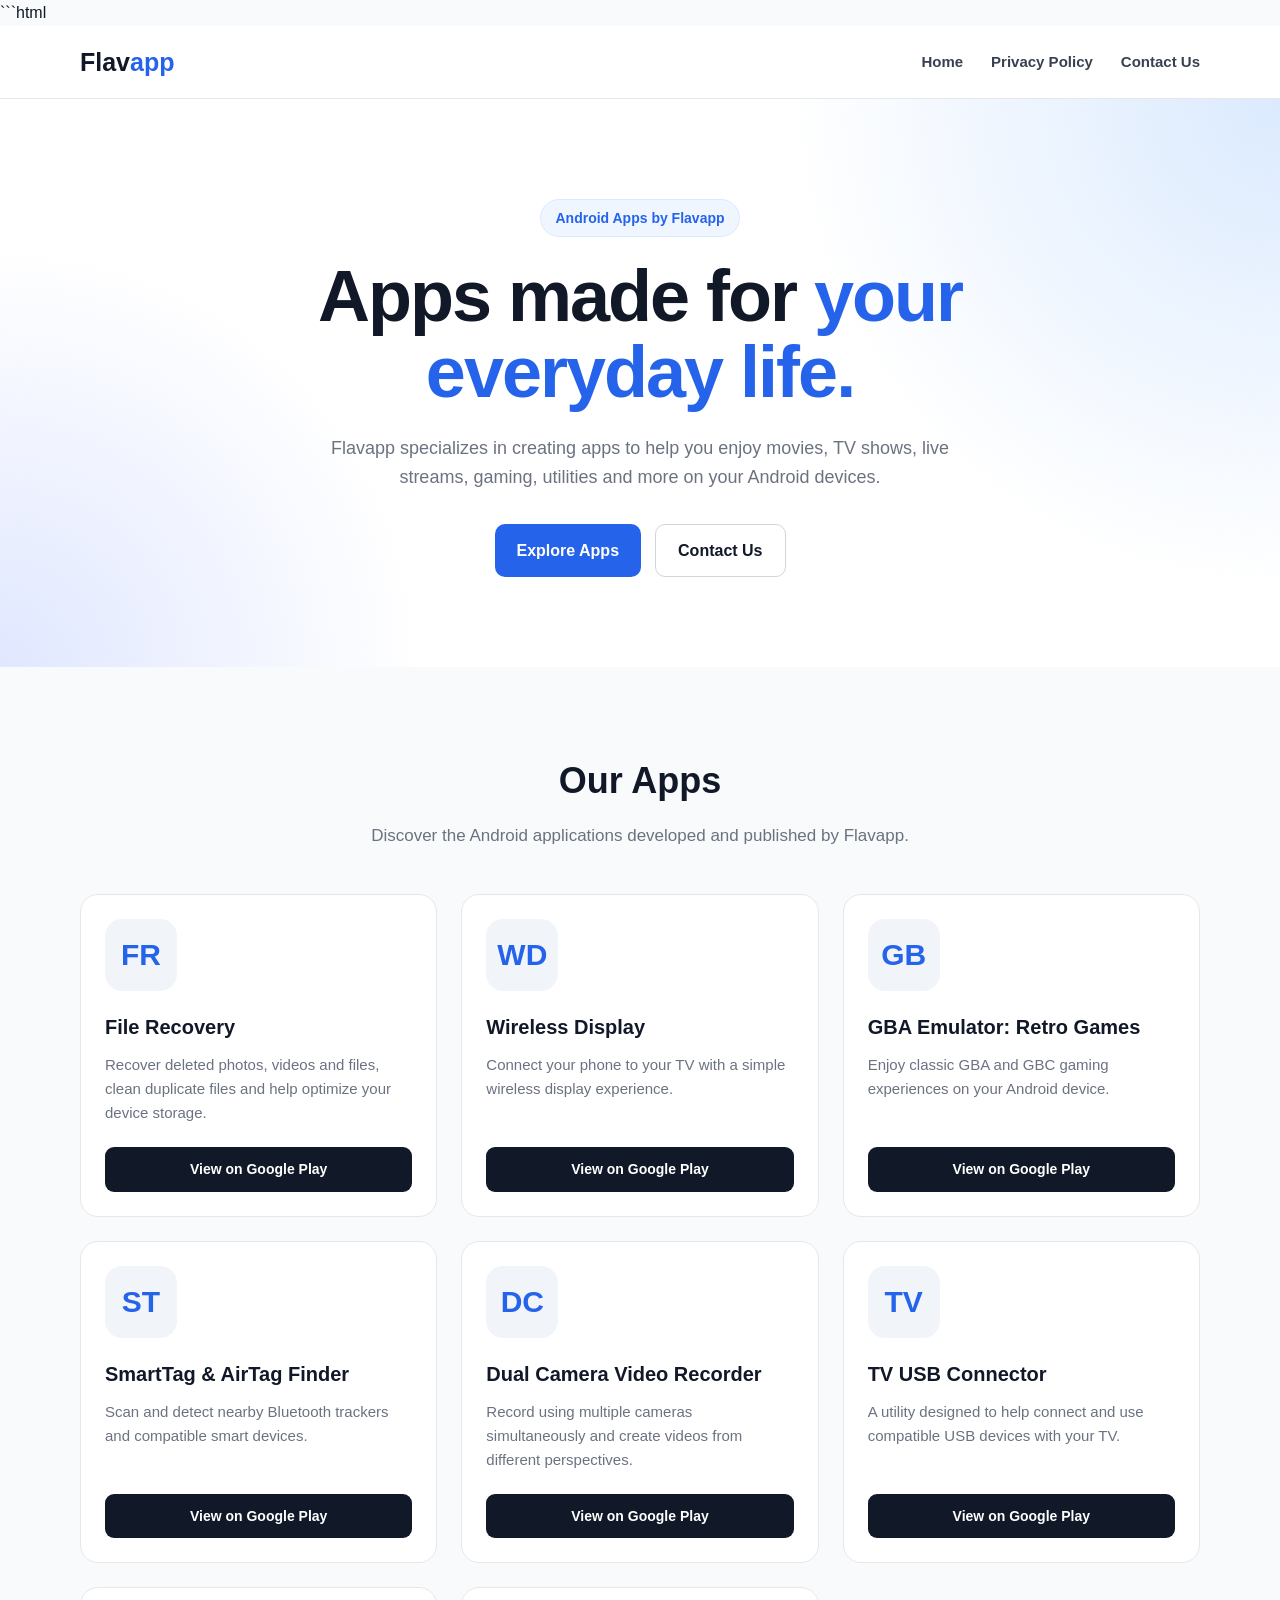
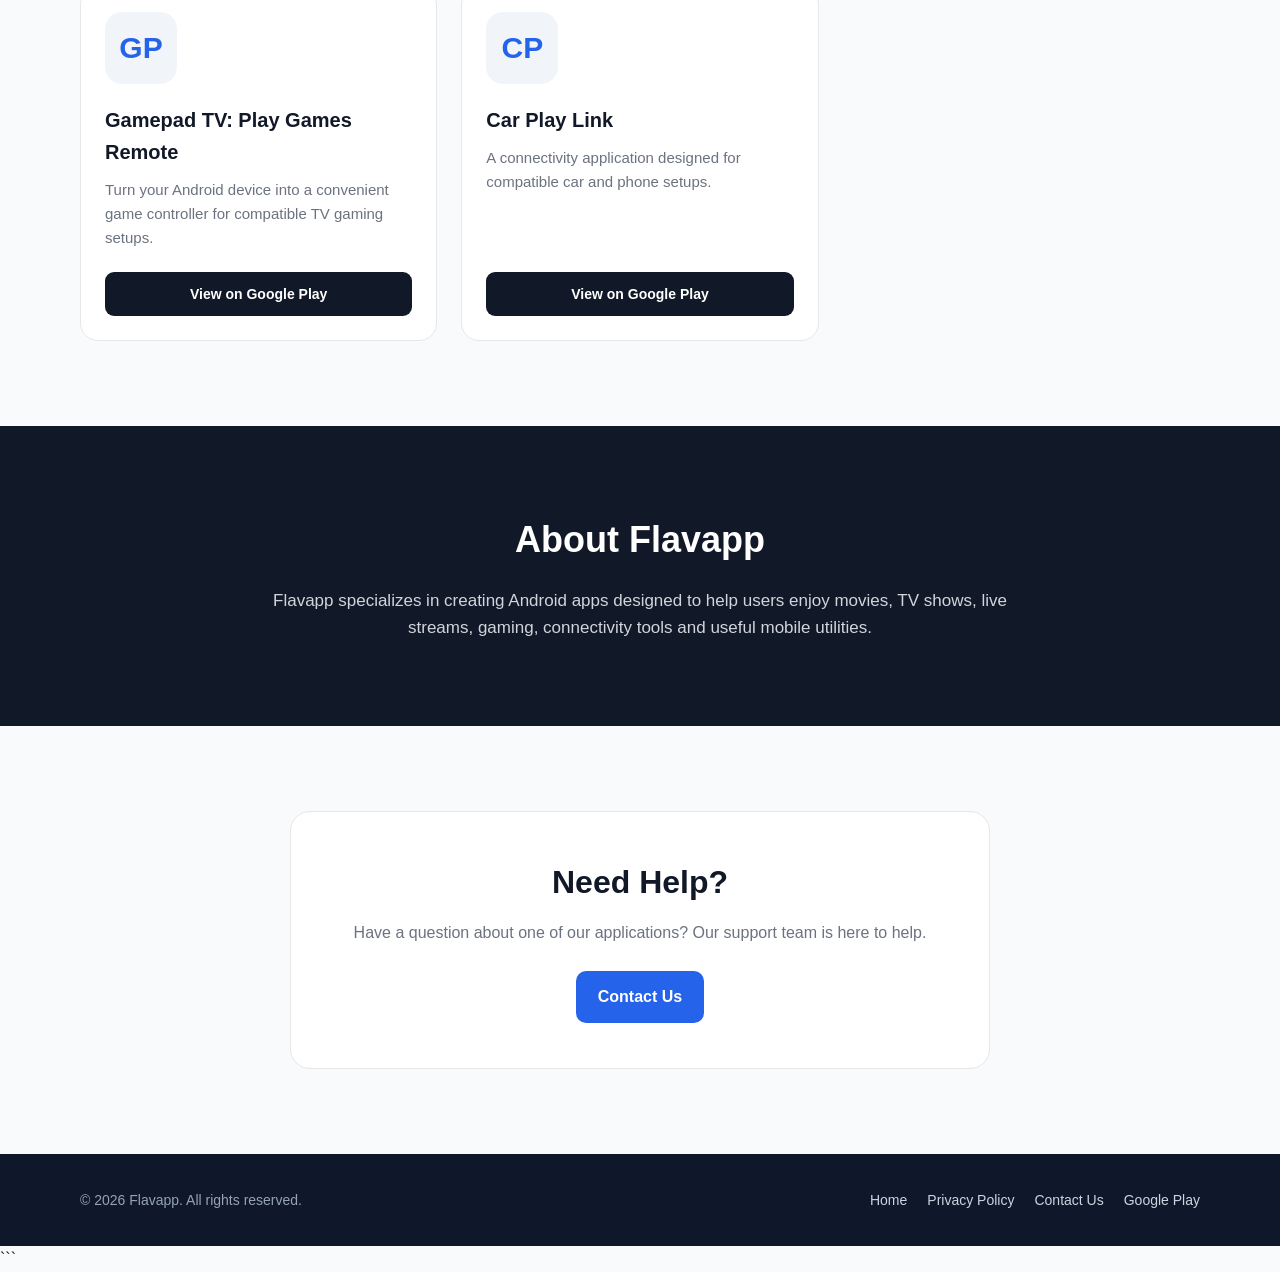
==== index.html @ f0af05b2 "Create index.html home" ====
```html
<!DOCTYPE html>
<html lang="en">
<head>
    <meta charset="UTF-8">

    <meta name="viewport" content="width=device-width, initial-scale=1.0">

    <meta name="description"
          content="Discover Flavapp Android apps for entertainment, TV connectivity, gaming, utilities and more.">

    <meta name="theme-color" content="#111827">

    <meta property="og:title" content="Flavapp - Android Apps">
    <meta property="og:description"
          content="Discover useful and entertaining Android apps by Flavapp.">
    <meta property="og:type" content="website">

    <title>Flavapp - Android Apps</title>

    <link rel="stylesheet" href="style.css">

    <style>
        /* =========================
           RESET & GLOBAL
        ========================== */

        * {
            margin: 0;
            padding: 0;
            box-sizing: border-box;
        }

        html {
            scroll-behavior: smooth;
        }

        body {
            font-family: Arial, Helvetica, sans-serif;
            background: #f8fafc;
            color: #111827;
            line-height: 1.6;
        }

        a {
            text-decoration: none;
        }

        img {
            max-width: 100%;
            display: block;
        }

        .container {
            width: min(1120px, 92%);
            margin: auto;
        }


        /* =========================
           HEADER
        ========================== */

        header {
            background: #ffffff;
            border-bottom: 1px solid #e5e7eb;
            position: sticky;
            top: 0;
            z-index: 1000;
        }

        .navbar {
            min-height: 72px;
            display: flex;
            align-items: center;
            justify-content: space-between;
            gap: 20px;
        }

        .logo {
            font-size: 25px;
            font-weight: 800;
            color: #111827;
        }

        .logo span {
            color: #2563eb;
        }

        .nav-links {
            display: flex;
            align-items: center;
            gap: 28px;
            list-style: none;
        }

        .nav-links a {
            color: #374151;
            font-size: 15px;
            font-weight: 600;
            transition: 0.2s ease;
        }

        .nav-links a:hover {
            color: #2563eb;
        }


        /* =========================
           HERO
        ========================== */

        .hero {
            padding: 100px 0 90px;
            background:
                radial-gradient(circle at top right, #dbeafe 0, transparent 35%),
                radial-gradient(circle at bottom left, #e0e7ff 0, transparent 30%),
                #ffffff;
        }

        .hero-content {
            max-width: 800px;
            margin: auto;
            text-align: center;
        }

        .hero-badge {
            display: inline-block;
            background: #eff6ff;
            color: #2563eb;
            border: 1px solid #dbeafe;
            padding: 7px 14px;
            border-radius: 999px;
            font-size: 14px;
            font-weight: 700;
            margin-bottom: 22px;
        }

        .hero h1 {
            font-size: clamp(42px, 7vw, 72px);
            line-height: 1.05;
            margin-bottom: 24px;
            letter-spacing: -2px;
        }

        .hero h1 span {
            color: #2563eb;
        }

        .hero p {
            max-width: 680px;
            margin: 0 auto 32px;
            color: #6b7280;
            font-size: 18px;
        }

        .hero-buttons {
            display: flex;
            justify-content: center;
            gap: 14px;
            flex-wrap: wrap;
        }

        .btn {
            display: inline-flex;
            align-items: center;
            justify-content: center;
            padding: 13px 22px;
            border-radius: 10px;
            font-weight: 700;
            transition: 0.2s ease;
        }

        .btn-primary {
            background: #2563eb;
            color: #ffffff;
        }

        .btn-primary:hover {
            background: #1d4ed8;
            transform: translateY(-2px);
        }

        .btn-secondary {
            background: #ffffff;
            color: #111827;
            border: 1px solid #d1d5db;
        }

        .btn-secondary:hover {
            border-color: #2563eb;
            color: #2563eb;
        }


        /* =========================
           SECTION
        ========================== */

        .section {
            padding: 85px 0;
        }

        .section-header {
            text-align: center;
            max-width: 700px;
            margin: 0 auto 45px;
        }

        .section-header h2 {
            font-size: 36px;
            margin-bottom: 12px;
        }

        .section-header p {
            color: #6b7280;
            font-size: 17px;
        }


        /* =========================
           APPS
        ========================== */

        .apps-grid {
            display: grid;
            grid-template-columns: repeat(3, 1fr);
            gap: 24px;
        }

        .app-card {
            background: #ffffff;
            border: 1px solid #e5e7eb;
            border-radius: 18px;
            padding: 24px;
            display: flex;
            flex-direction: column;
            transition: 0.25s ease;
        }

        .app-card:hover {
            transform: translateY(-5px);
            box-shadow: 0 15px 35px rgba(15, 23, 42, 0.08);
        }

        .app-icon {
            width: 72px;
            height: 72px;
            border-radius: 17px;
            background: #f1f5f9;
            display: flex;
            align-items: center;
            justify-content: center;
            margin-bottom: 20px;
            font-size: 30px;
            font-weight: 800;
            color: #2563eb;
        }

        .app-card h3 {
            font-size: 20px;
            margin-bottom: 10px;
        }

        .app-card p {
            color: #6b7280;
            font-size: 15px;
            margin-bottom: 22px;
            flex-grow: 1;
        }

        .play-button {
            display: inline-flex;
            align-items: center;
            justify-content: center;
            width: 100%;
            padding: 11px 16px;
            border-radius: 9px;
            background: #111827;
            color: #ffffff;
            font-size: 14px;
            font-weight: 700;
            transition: 0.2s ease;
        }

        .play-button:hover {
            background: #2563eb;
        }


        /* =========================
           ABOUT
        ========================== */

        .about {
            background: #111827;
            color: #ffffff;
        }

        .about-content {
            max-width: 800px;
            margin: auto;
            text-align: center;
        }

        .about h2 {
            font-size: 36px;
            margin-bottom: 18px;
        }

        .about p {
            color: #d1d5db;
            font-size: 17px;
        }


        /* =========================
           SUPPORT
        ========================== */

        .support-box {
            max-width: 700px;
            margin: auto;
            text-align: center;
            background: #ffffff;
            border: 1px solid #e5e7eb;
            padding: 45px 30px;
            border-radius: 20px;
        }

        .support-box h2 {
            font-size: 32px;
            margin-bottom: 12px;
        }

        .support-box p {
            color: #6b7280;
            margin-bottom: 25px;
        }


        /* =========================
           FOOTER
        ========================== */

        footer {
            background: #0f172a;
            color: #ffffff;
            padding: 35px 0;
        }

        .footer-content {
            display: flex;
            justify-content: space-between;
            align-items: center;
            gap: 20px;
        }

        .footer-links {
            display: flex;
            gap: 20px;
            flex-wrap: wrap;
        }

        .footer-links a {
            color: #cbd5e1;
            font-size: 14px;
        }

        .footer-links a:hover {
            color: #ffffff;
        }

        .copyright {
            color: #94a3b8;
            font-size: 14px;
        }


        /* =========================
           RESPONSIVE
        ========================== */

        @media (max-width: 900px) {

            .apps-grid {
                grid-template-columns: repeat(2, 1fr);
            }

            .hero {
                padding: 75px 0;
            }
        }

        @media (max-width: 650px) {

            .navbar {
                flex-direction: column;
                padding: 18px 0;
            }

            .nav-links {
                gap: 18px;
            }

            .hero {
                padding: 65px 0;
            }

            .hero h1 {
                font-size: 44px;
            }

            .hero p {
                font-size: 16px;
            }

            .apps-grid {
                grid-template-columns: 1fr;
            }

            .section {
                padding: 65px 0;
            }

            .section-header h2,
            .about h2 {
                font-size: 30px;
            }

            .footer-content {
                flex-direction: column;
                text-align: center;
            }

            .footer-links {
                justify-content: center;
            }
        }
    </style>
</head>

<body>

<!-- =========================
     HEADER
========================== -->

<header>
    <div class="container navbar">

        <a href="index.html" class="logo">
            Flav<span>app</span>
        </a>

        <nav>
            <ul class="nav-links">
                <li>
                    <a href="index.html">Home</a>
                </li>

                <li>
                    <a href="privacy.html">Privacy Policy</a>
                </li>

                <li>
                    <a href="contact.html">Contact Us</a>
                </li>
            </ul>
        </nav>

    </div>
</header>


<!-- =========================
     HERO
========================== -->

<main>

    <section class="hero">

        <div class="container hero-content">

            <div class="hero-badge">
                Android Apps by Flavapp
            </div>

            <h1>
                Apps made for
                <span>your everyday life.</span>
            </h1>

            <p>
                Flavapp specializes in creating apps to help you enjoy
                movies, TV shows, live streams, gaming, utilities and
                more on your Android devices.
            </p>

            <div class="hero-buttons">

                <a href="#apps" class="btn btn-primary">
                    Explore Apps
                </a>

                <a href="contact.html" class="btn btn-secondary">
                    Contact Us
                </a>

            </div>

        </div>

    </section>


    <!-- =========================
         APPS SECTION
    ========================== -->

    <section class="section" id="apps">

        <div class="container">

            <div class="section-header">

                <h2>Our Apps</h2>

                <p>
                    Discover the Android applications developed
                    and published by Flavapp.
                </p>

            </div>


            <div class="apps-grid">


                <!-- File Recovery -->

                <article class="app-card">

                    <div class="app-icon">
                        FR
                    </div>

                    <h3>
                        File Recovery
                    </h3>

                    <p>
                        Recover deleted photos, videos and files,
                        clean duplicate files and help optimize
                        your device storage.
                    </p>

                    <a
                        class="play-button"
                        href="https://play.google.com/store/apps/details?id=com.filerecoup.datarecovery"
                        target="_blank"
                        rel="noopener noreferrer">

                        View on Google Play

                    </a>

                </article>


                <!-- Wireless Display -->

                <article class="app-card">

                    <div class="app-icon">
                        WD
                    </div>

                    <h3>
                        Wireless Display
                    </h3>

                    <p>
                        Connect your phone to your TV with a simple
                        wireless display experience.
                    </p>

                    <a
                        class="play-button"
                        href="https://play.google.com/store/apps/details?id=com.flavapp.wirelessdisplay"
                        target="_blank"
                        rel="noopener noreferrer">

                        View on Google Play

                    </a>

                </article>


                <!-- GBA Emulator -->

                <article class="app-card">

                    <div class="app-icon">
                        GB
                    </div>

                    <h3>
                        GBA Emulator: Retro Games
                    </h3>

                    <p>
                        Enjoy classic GBA and GBC gaming experiences
                        on your Android device.
                    </p>

                    <a
                        class="play-button"
                        href="https://play.google.com/store/apps/details?id=com.flavapp.gamepad"
                        target="_blank"
                        rel="noopener noreferrer">

                        View on Google Play

                    </a>

                </article>


                <!-- SmartTag -->

                <article class="app-card">

                    <div class="app-icon">
                        ST
                    </div>

                    <h3>
                        SmartTag &amp; AirTag Finder
                    </h3>

                    <p>
                        Scan and detect nearby Bluetooth trackers
                        and compatible smart devices.
                    </p>

                    <a
                        class="play-button"
                        href="https://play.google.com/store/apps/details?id=com.flavApp.airTag"
                        target="_blank"
                        rel="noopener noreferrer">

                        View on Google Play

                    </a>

                </article>


                <!-- Dual Camera -->

                <article class="app-card">

                    <div class="app-icon">
                        DC
                    </div>

                    <h3>
                        Dual Camera Video Recorder
                    </h3>

                    <p>
                        Record using multiple cameras simultaneously
                        and create videos from different perspectives.
                    </p>

                    <a
                        class="play-button"
                        href="https://play.google.com/store/apps/details?id=com.flap.camera"
                        target="_blank"
                        rel="noopener noreferrer">

                        View on Google Play

                    </a>

                </article>


                <!-- TV USB Connector -->

                <article class="app-card">

                    <div class="app-icon">
                        TV
                    </div>

                    <h3>
                        TV USB Connector
                    </h3>

                    <p>
                        A utility designed to help connect and use
                        compatible USB devices with your TV.
                    </p>

                    <a
                        class="play-button"
                        href="https://play.google.com/store/apps/details?id=com.tvusbconnector.hdmi"
                        target="_blank"
                        rel="noopener noreferrer">

                        View on Google Play

                    </a>

                </article>


                <!-- Gamepad TV -->

                <article class="app-card">

                    <div class="app-icon">
                        GP
                    </div>

                    <h3>
                        Gamepad TV: Play Games Remote
                    </h3>

                    <p>
                        Turn your Android device into a convenient
                        game controller for compatible TV gaming setups.
                    </p>

                    <a
                        class="play-button"
                        href="https://play.google.com/store/apps/details?id=com.gamepadremote.tv"
                        target="_blank"
                        rel="noopener noreferrer">

                        View on Google Play

                    </a>

                </article>


                <!-- Car Play Link -->

                <article class="app-card">

                    <div class="app-icon">
                        CP
                    </div>

                    <h3>
                        Car Play Link
                    </h3>

                    <p>
                        A connectivity application designed for
                        compatible car and phone setups.
                    </p>

                    <a
                        class="play-button"
                        href="https://play.google.com/store/apps/details?id=com.mirror.car"
                        target="_blank"
                        rel="noopener noreferrer">

                        View on Google Play

                    </a>

                </article>


            </div>

        </div>

    </section>


    <!-- =========================
         ABOUT
    ========================== -->

    <section class="section about">

        <div class="container">

            <div class="about-content">

                <h2>
                    About Flavapp
                </h2>

                <p>
                    Flavapp specializes in creating Android apps
                    designed to help users enjoy movies, TV shows,
                    live streams, gaming, connectivity tools and
                    useful mobile utilities.
                </p>

            </div>

        </div>

    </section>


    <!-- =========================
         SUPPORT
    ========================== -->

    <section class="section">

        <div class="container">

            <div class="support-box">

                <h2>
                    Need Help?
                </h2>

                <p>
                    Have a question about one of our applications?
                    Our support team is here to help.
                </p>

                <a
                    href="contact.html"
                    class="btn btn-primary">

                    Contact Us

                </a>

            </div>

        </div>

    </section>

</main>


<!-- =========================
     FOOTER
========================== -->

<footer>

    <div class="container footer-content">

        <div class="copyright">
            © 2026 Flavapp. All rights reserved.
        </div>

        <div class="footer-links">

            <a href="index.html">
                Home
            </a>

            <a href="privacy.html">
                Privacy Policy
            </a>

            <a href="contact.html">
                Contact Us
            </a>

            <a
                href="https://play.google.com/store/apps/dev?id=8125367806341362231"
                target="_blank"
                rel="noopener noreferrer">

                Google Play
            </a>

        </div>

    </div>

</footer>

</body>
</html>
```
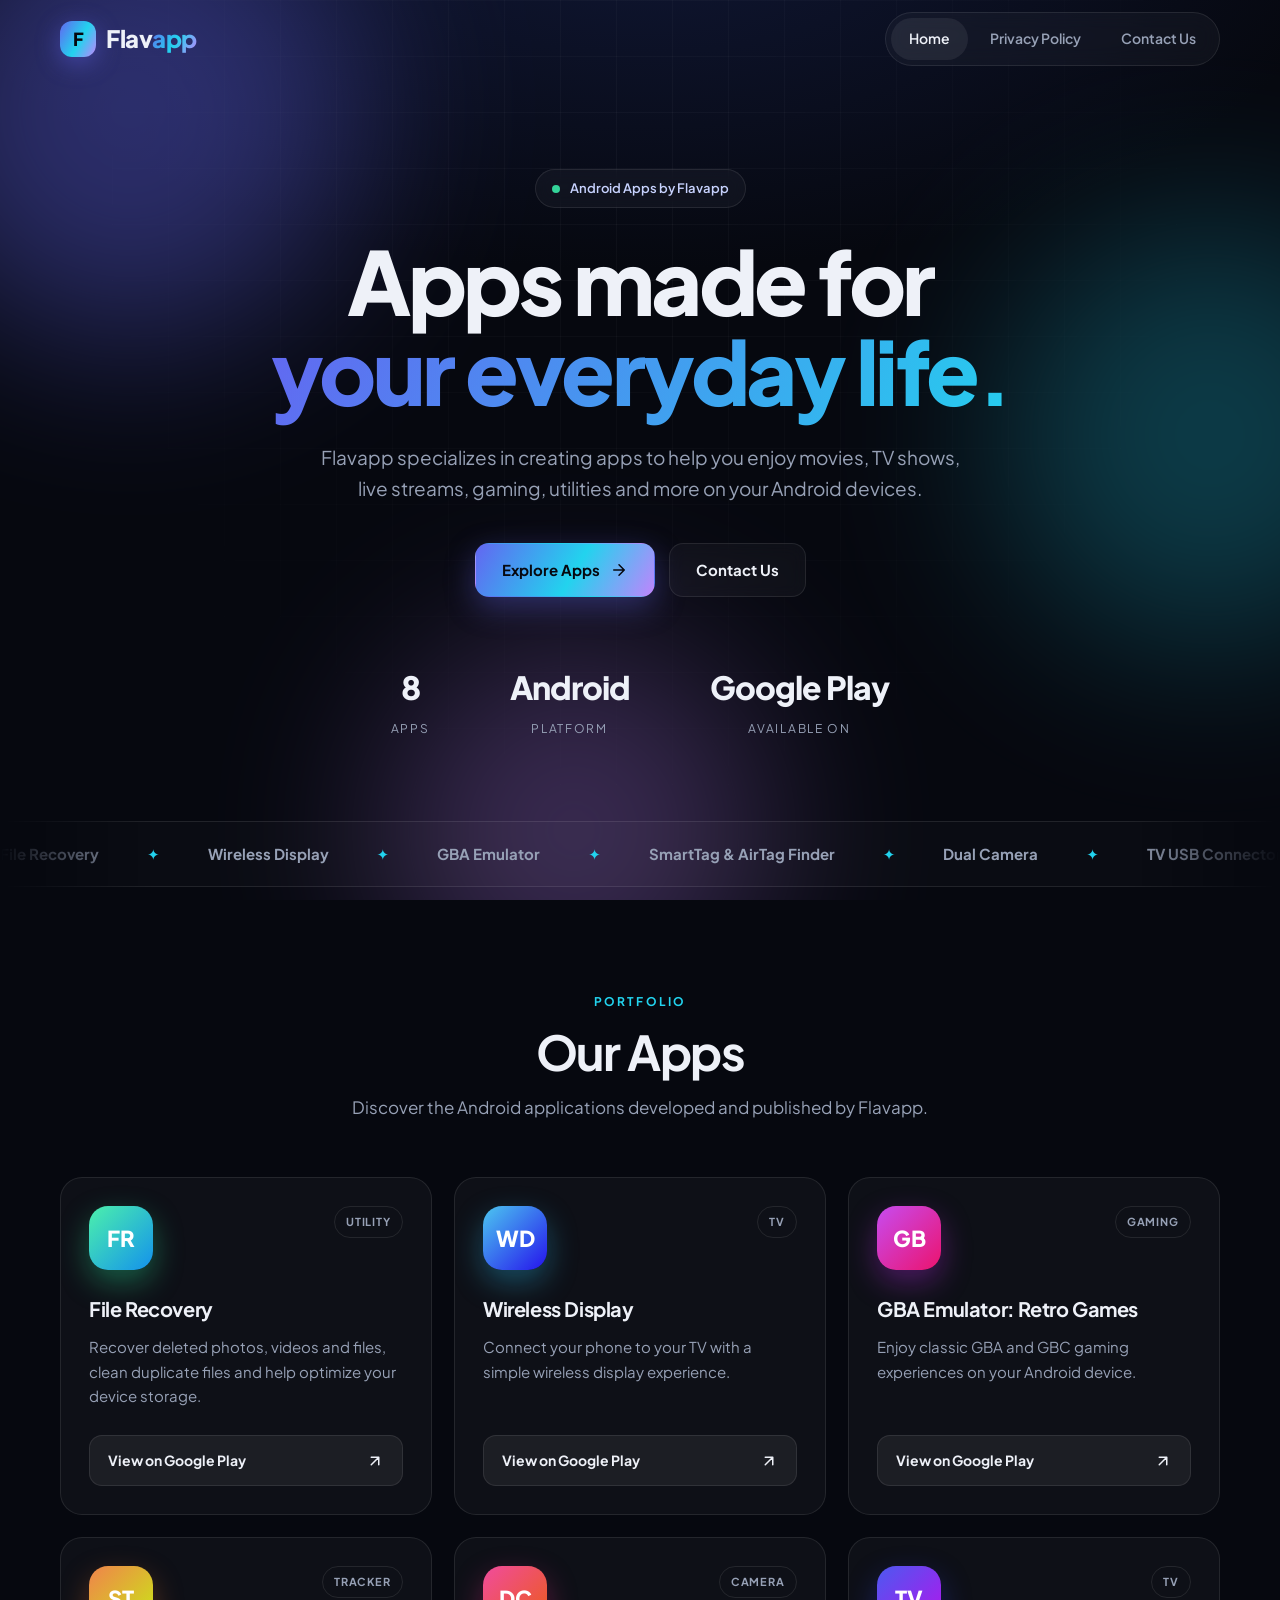
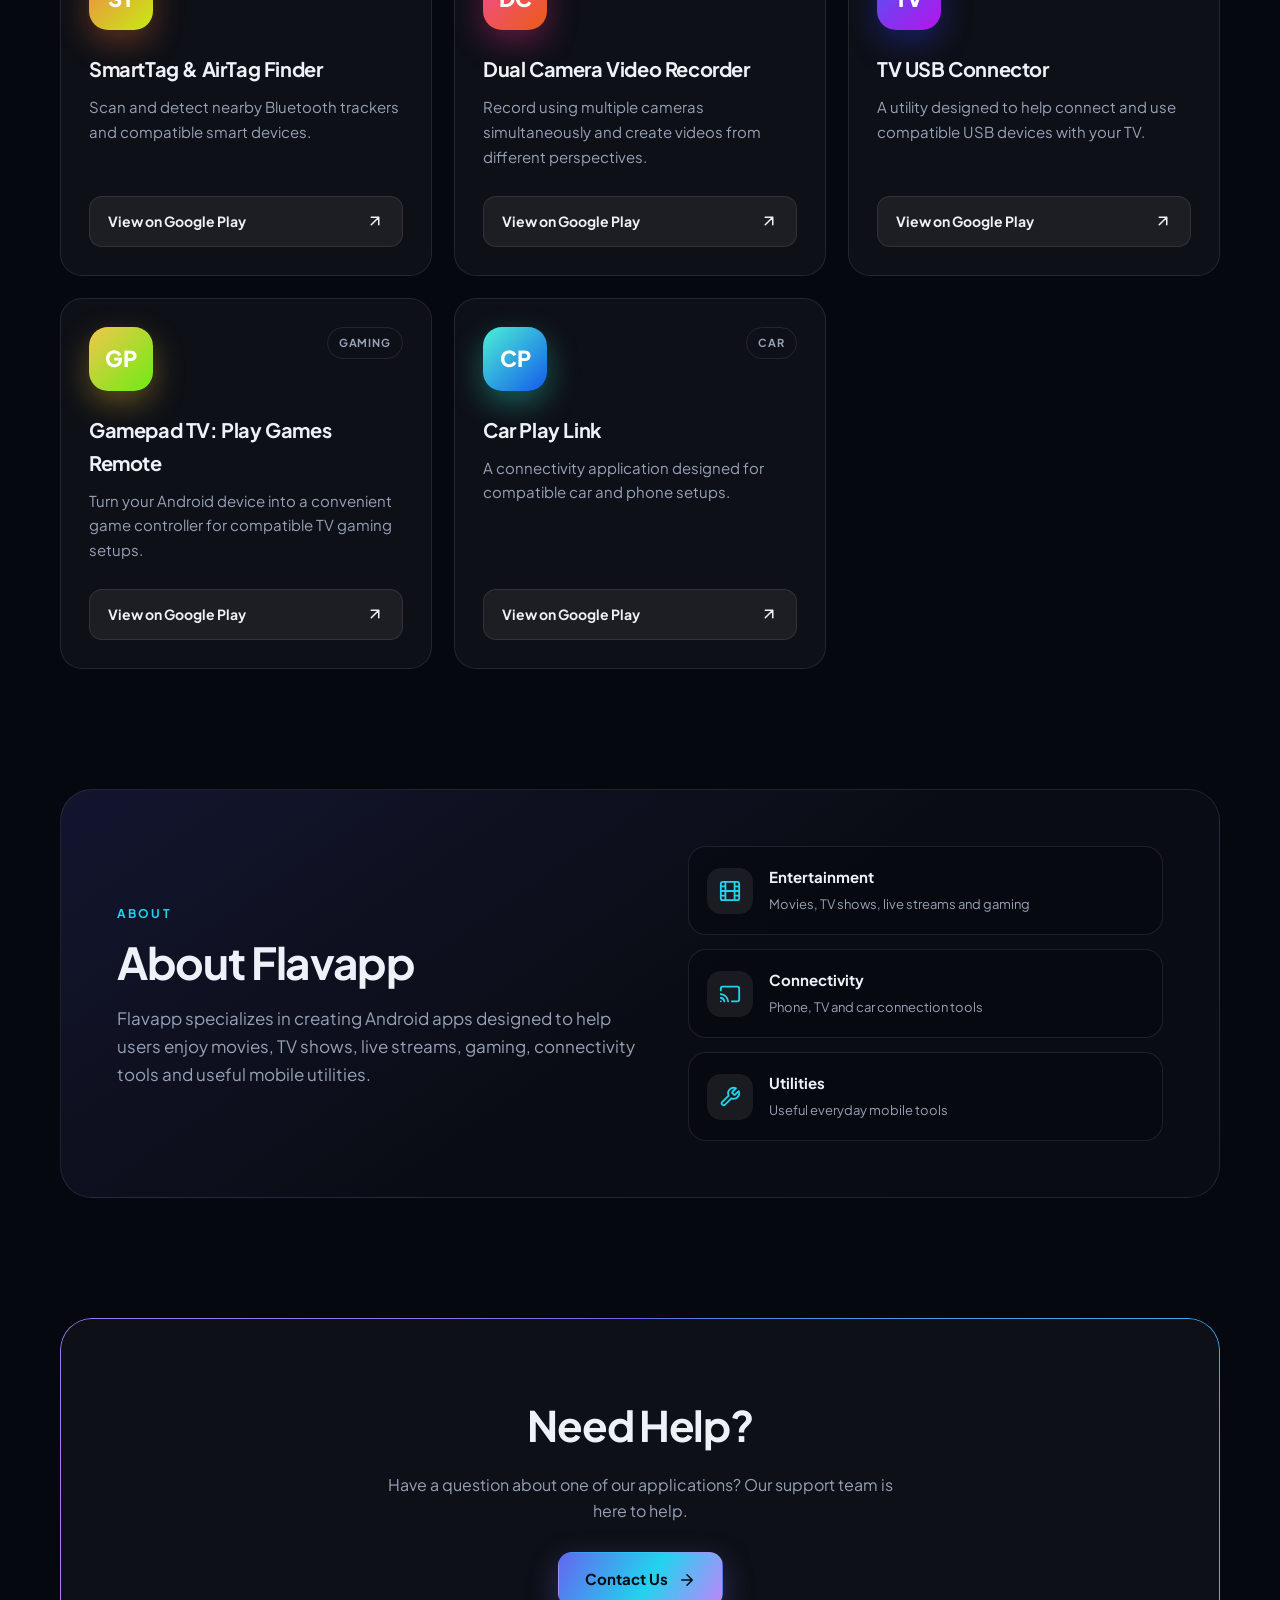
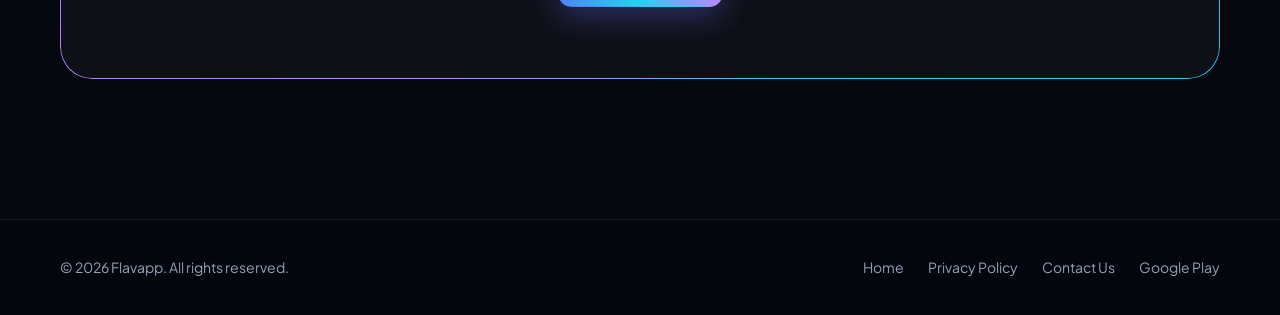
==== commit e28676bc: "Update index.html" ====
--- a/index.html
+++ b/index.html
@@ -1,471 +1,52 @@
-```html
 <!DOCTYPE html>
 <html lang="en">
 <head>
     <meta charset="UTF-8">
-
     <meta name="viewport" content="width=device-width, initial-scale=1.0">
 
-    <meta name="description"
-          content="Discover Flavapp Android apps for entertainment, TV connectivity, gaming, utilities and more.">
-
-    <meta name="theme-color" content="#111827">
+    <meta name="description" content="Discover Flavapp Android apps for entertainment, TV connectivity, gaming, utilities and more.">
+    <meta name="theme-color" content="#06080f">
 
     <meta property="og:title" content="Flavapp - Android Apps">
-    <meta property="og:description"
-          content="Discover useful and entertaining Android apps by Flavapp.">
+    <meta property="og:description" content="Discover useful and entertaining Android apps by Flavapp.">
     <meta property="og:type" content="website">
 
     <title>Flavapp - Android Apps</title>
 
+    <link rel="preconnect" href="https://fonts.googleapis.com">
+    <link rel="preconnect" href="https://fonts.gstatic.com" crossorigin>
+    <link href="https://fonts.googleapis.com/css2?family=Plus+Jakarta+Sans:wght@400;500;600;700;800&display=swap" rel="stylesheet">
     <link rel="stylesheet" href="style.css">
-
-    <style>
-        /* =========================
-           RESET & GLOBAL
-        ========================== */
-
-        * {
-            margin: 0;
-            padding: 0;
-            box-sizing: border-box;
-        }
-
-        html {
-            scroll-behavior: smooth;
-        }
-
-        body {
-            font-family: Arial, Helvetica, sans-serif;
-            background: #f8fafc;
-            color: #111827;
-            line-height: 1.6;
-        }
-
-        a {
-            text-decoration: none;
-        }
-
-        img {
-            max-width: 100%;
-            display: block;
-        }
-
-        .container {
-            width: min(1120px, 92%);
-            margin: auto;
-        }
-
-
-        /* =========================
-           HEADER
-        ========================== */
-
-        header {
-            background: #ffffff;
-            border-bottom: 1px solid #e5e7eb;
-            position: sticky;
-            top: 0;
-            z-index: 1000;
-        }
-
-        .navbar {
-            min-height: 72px;
-            display: flex;
-            align-items: center;
-            justify-content: space-between;
-            gap: 20px;
-        }
-
-        .logo {
-            font-size: 25px;
-            font-weight: 800;
-            color: #111827;
-        }
-
-        .logo span {
-            color: #2563eb;
-        }
-
-        .nav-links {
-            display: flex;
-            align-items: center;
-            gap: 28px;
-            list-style: none;
-        }
-
-        .nav-links a {
-            color: #374151;
-            font-size: 15px;
-            font-weight: 600;
-            transition: 0.2s ease;
-        }
-
-        .nav-links a:hover {
-            color: #2563eb;
-        }
-
-
-        /* =========================
-           HERO
-        ========================== */
-
-        .hero {
-            padding: 100px 0 90px;
-            background:
-                radial-gradient(circle at top right, #dbeafe 0, transparent 35%),
-                radial-gradient(circle at bottom left, #e0e7ff 0, transparent 30%),
-                #ffffff;
-        }
-
-        .hero-content {
-            max-width: 800px;
-            margin: auto;
-            text-align: center;
-        }
-
-        .hero-badge {
-            display: inline-block;
-            background: #eff6ff;
-            color: #2563eb;
-            border: 1px solid #dbeafe;
-            padding: 7px 14px;
-            border-radius: 999px;
-            font-size: 14px;
-            font-weight: 700;
-            margin-bottom: 22px;
-        }
-
-        .hero h1 {
-            font-size: clamp(42px, 7vw, 72px);
-            line-height: 1.05;
-            margin-bottom: 24px;
-            letter-spacing: -2px;
-        }
-
-        .hero h1 span {
-            color: #2563eb;
-        }
-
-        .hero p {
-            max-width: 680px;
-            margin: 0 auto 32px;
-            color: #6b7280;
-            font-size: 18px;
-        }
-
-        .hero-buttons {
-            display: flex;
-            justify-content: center;
-            gap: 14px;
-            flex-wrap: wrap;
-        }
-
-        .btn {
-            display: inline-flex;
-            align-items: center;
-            justify-content: center;
-            padding: 13px 22px;
-            border-radius: 10px;
-            font-weight: 700;
-            transition: 0.2s ease;
-        }
-
-        .btn-primary {
-            background: #2563eb;
-            color: #ffffff;
-        }
-
-        .btn-primary:hover {
-            background: #1d4ed8;
-            transform: translateY(-2px);
-        }
-
-        .btn-secondary {
-            background: #ffffff;
-            color: #111827;
-            border: 1px solid #d1d5db;
-        }
-
-        .btn-secondary:hover {
-            border-color: #2563eb;
-            color: #2563eb;
-        }
-
-
-        /* =========================
-           SECTION
-        ========================== */
-
-        .section {
-            padding: 85px 0;
-        }
-
-        .section-header {
-            text-align: center;
-            max-width: 700px;
-            margin: 0 auto 45px;
-        }
-
-        .section-header h2 {
-            font-size: 36px;
-            margin-bottom: 12px;
-        }
-
-        .section-header p {
-            color: #6b7280;
-            font-size: 17px;
-        }
-
-
-        /* =========================
-           APPS
-        ========================== */
-
-        .apps-grid {
-            display: grid;
-            grid-template-columns: repeat(3, 1fr);
-            gap: 24px;
-        }
-
-        .app-card {
-            background: #ffffff;
-            border: 1px solid #e5e7eb;
-            border-radius: 18px;
-            padding: 24px;
-            display: flex;
-            flex-direction: column;
-            transition: 0.25s ease;
-        }
-
-        .app-card:hover {
-            transform: translateY(-5px);
-            box-shadow: 0 15px 35px rgba(15, 23, 42, 0.08);
-        }
-
-        .app-icon {
-            width: 72px;
-            height: 72px;
-            border-radius: 17px;
-            background: #f1f5f9;
-            display: flex;
-            align-items: center;
-            justify-content: center;
-            margin-bottom: 20px;
-            font-size: 30px;
-            font-weight: 800;
-            color: #2563eb;
-        }
-
-        .app-card h3 {
-            font-size: 20px;
-            margin-bottom: 10px;
-        }
-
-        .app-card p {
-            color: #6b7280;
-            font-size: 15px;
-            margin-bottom: 22px;
-            flex-grow: 1;
-        }
-
-        .play-button {
-            display: inline-flex;
-            align-items: center;
-            justify-content: center;
-            width: 100%;
-            padding: 11px 16px;
-            border-radius: 9px;
-            background: #111827;
-            color: #ffffff;
-            font-size: 14px;
-            font-weight: 700;
-            transition: 0.2s ease;
-        }
-
-        .play-button:hover {
-            background: #2563eb;
-        }
-
-
-        /* =========================
-           ABOUT
-        ========================== */
-
-        .about {
-            background: #111827;
-            color: #ffffff;
-        }
-
-        .about-content {
-            max-width: 800px;
-            margin: auto;
-            text-align: center;
-        }
-
-        .about h2 {
-            font-size: 36px;
-            margin-bottom: 18px;
-        }
-
-        .about p {
-            color: #d1d5db;
-            font-size: 17px;
-        }
-
-
-        /* =========================
-           SUPPORT
-        ========================== */
-
-        .support-box {
-            max-width: 700px;
-            margin: auto;
-            text-align: center;
-            background: #ffffff;
-            border: 1px solid #e5e7eb;
-            padding: 45px 30px;
-            border-radius: 20px;
-        }
-
-        .support-box h2 {
-            font-size: 32px;
-            margin-bottom: 12px;
-        }
-
-        .support-box p {
-            color: #6b7280;
-            margin-bottom: 25px;
-        }
-
-
-        /* =========================
-           FOOTER
-        ========================== */
-
-        footer {
-            background: #0f172a;
-            color: #ffffff;
-            padding: 35px 0;
-        }
-
-        .footer-content {
-            display: flex;
-            justify-content: space-between;
-            align-items: center;
-            gap: 20px;
-        }
-
-        .footer-links {
-            display: flex;
-            gap: 20px;
-            flex-wrap: wrap;
-        }
-
-        .footer-links a {
-            color: #cbd5e1;
-            font-size: 14px;
-        }
-
-        .footer-links a:hover {
-            color: #ffffff;
-        }
-
-        .copyright {
-            color: #94a3b8;
-            font-size: 14px;
-        }
-
-
-        /* =========================
-           RESPONSIVE
-        ========================== */
-
-        @media (max-width: 900px) {
-
-            .apps-grid {
-                grid-template-columns: repeat(2, 1fr);
-            }
-
-            .hero {
-                padding: 75px 0;
-            }
-        }
-
-        @media (max-width: 650px) {
-
-            .navbar {
-                flex-direction: column;
-                padding: 18px 0;
-            }
-
-            .nav-links {
-                gap: 18px;
-            }
-
-            .hero {
-                padding: 65px 0;
-            }
-
-            .hero h1 {
-                font-size: 44px;
-            }
-
-            .hero p {
-                font-size: 16px;
-            }
-
-            .apps-grid {
-                grid-template-columns: 1fr;
-            }
-
-            .section {
-                padding: 65px 0;
-            }
-
-            .section-header h2,
-            .about h2 {
-                font-size: 30px;
-            }
-
-            .footer-content {
-                flex-direction: column;
-                text-align: center;
-            }
-
-            .footer-links {
-                justify-content: center;
-            }
-        }
-    </style>
+    <noscript><style>.reveal { opacity: 1; transform: none; }</style></noscript>
 </head>
 
 <body>
 
-<!-- =========================
-     HEADER
-========================== -->
-
+<div class="progress"></div>
+<div class="bg" aria-hidden="true">
+    <span class="orb o1"></span>
+    <span class="orb o2"></span>
+    <span class="orb o3"></span>
+</div>
+
+<!-- HEADER -->
 <header>
     <div class="container navbar">
 
-        <a href="index.html" class="logo">
-            Flav<span>app</span>
+        <a href="index.html" class="logo" aria-label="Flavapp home">
+            <i class="logo-mark">F</i>
+            <span>Flav<em>app</em></span>
         </a>
 
-        <nav>
+        <button class="menu-btn" aria-label="Toggle menu" aria-expanded="false" aria-controls="nav">
+            <span></span><span></span>
+        </button>
+
+        <nav id="nav">
             <ul class="nav-links">
-                <li>
-                    <a href="index.html">Home</a>
-                </li>
-
-                <li>
-                    <a href="privacy.html">Privacy Policy</a>
-                </li>
-
-                <li>
-                    <a href="contact.html">Contact Us</a>
-                </li>
+                <li><a href="index.html" class="active">Home</a></li>
+                <li><a href="privacy.html">Privacy Policy</a></li>
+                <li><a href="contact.html">Contact Us</a></li>
             </ul>
         </nav>
 
@@ -473,423 +54,270 @@
 </header>
 
 
-<!-- =========================
-     HERO
-========================== -->
-
 <main>
 
+    <!-- HERO -->
     <section class="hero">
-
-        <div class="container hero-content">
-
-            <div class="hero-badge">
+        <div class="container">
+
+            <div class="badge reveal">
+                <span class="dot"></span>
                 Android Apps by Flavapp
             </div>
 
-            <h1>
-                Apps made for
-                <span>your everyday life.</span>
+            <h1 class="reveal" style="--d:.08s">
+                Apps made for<br>
+                <span class="grad-text">your everyday life.</span>
             </h1>
 
-            <p>
+            <p class="lead reveal" style="--d:.16s">
                 Flavapp specializes in creating apps to help you enjoy
                 movies, TV shows, live streams, gaming, utilities and
                 more on your Android devices.
             </p>
 
-            <div class="hero-buttons">
-
+            <div class="hero-buttons reveal" style="--d:.24s">
                 <a href="#apps" class="btn btn-primary">
                     Explore Apps
+                    <svg class="ico" viewBox="0 0 24 24"><path d="M5 12h14M12 5l7 7-7 7"/></svg>
                 </a>
-
-                <a href="contact.html" class="btn btn-secondary">
+                <a href="contact.html" class="btn btn-ghost">Contact Us</a>
+            </div>
+
+            <div class="stats reveal" style="--d:.32s">
+                <div class="stat"><b data-count="8">0</b><span>Apps</span></div>
+                <div class="stat"><b>Android</b><span>Platform</span></div>
+                <div class="stat"><b>Google Play</b><span>Available on</span></div>
+            </div>
+
+        </div>
+    </section>
+
+
+    <!-- MARQUEE -->
+    <div class="marquee" aria-hidden="true">
+        <div class="marquee-track">
+            <div class="marquee-group">
+                <span>File Recovery</span>
+                <span>Wireless Display</span>
+                <span>GBA Emulator</span>
+                <span>SmartTag &amp; AirTag Finder</span>
+                <span>Dual Camera</span>
+                <span>TV USB Connector</span>
+                <span>Gamepad TV</span>
+                <span>Car Play Link</span>
+            </div>
+            <div class="marquee-group">
+                <span>File Recovery</span>
+                <span>Wireless Display</span>
+                <span>GBA Emulator</span>
+                <span>SmartTag &amp; AirTag Finder</span>
+                <span>Dual Camera</span>
+                <span>TV USB Connector</span>
+                <span>Gamepad TV</span>
+                <span>Car Play Link</span>
+            </div>
+        </div>
+    </div>
+
+
+    <!-- APPS -->
+    <section class="section" id="apps">
+        <div class="container">
+
+            <div class="section-header reveal">
+                <span class="eyebrow">Portfolio</span>
+                <h2>Our Apps</h2>
+                <p>Discover the Android applications developed and published by Flavapp.</p>
+            </div>
+
+            <div class="apps-grid">
+
+                <!-- File Recovery -->
+                <article class="app-card reveal" style="--h:155">
+                    <div class="app-top">
+                        <div class="app-icon">FR</div>
+                        <span class="tag">Utility</span>
+                    </div>
+                    <h3>File Recovery</h3>
+                    <p>Recover deleted photos, videos and files, clean duplicate files and help optimize your device storage.</p>
+                    <a class="play-button" href="https://play.google.com/store/apps/details?id=com.filerecoup.datarecovery" target="_blank" rel="noopener noreferrer">
+                        View on Google Play
+                        <svg class="ico" viewBox="0 0 24 24"><path d="M7 17 17 7M7 7h10v10"/></svg>
+                    </a>
+                </article>
+
+                <!-- Wireless Display -->
+                <article class="app-card reveal" style="--h:195">
+                    <div class="app-top">
+                        <div class="app-icon">WD</div>
+                        <span class="tag">TV</span>
+                    </div>
+                    <h3>Wireless Display</h3>
+                    <p>Connect your phone to your TV with a simple wireless display experience.</p>
+                    <a class="play-button" href="https://play.google.com/store/apps/details?id=com.flavapp.wirelessdisplay" target="_blank" rel="noopener noreferrer">
+                        View on Google Play
+                        <svg class="ico" viewBox="0 0 24 24"><path d="M7 17 17 7M7 7h10v10"/></svg>
+                    </a>
+                </article>
+
+                <!-- GBA Emulator -->
+                <article class="app-card reveal" style="--h:285">
+                    <div class="app-top">
+                        <div class="app-icon">GB</div>
+                        <span class="tag">Gaming</span>
+                    </div>
+                    <h3>GBA Emulator: Retro Games</h3>
+                    <p>Enjoy classic GBA and GBC gaming experiences on your Android device.</p>
+                    <a class="play-button" href="https://play.google.com/store/apps/details?id=com.flavapp.gamepad" target="_blank" rel="noopener noreferrer">
+                        View on Google Play
+                        <svg class="ico" viewBox="0 0 24 24"><path d="M7 17 17 7M7 7h10v10"/></svg>
+                    </a>
+                </article>
+
+                <!-- SmartTag -->
+                <article class="app-card reveal" style="--h:20">
+                    <div class="app-top">
+                        <div class="app-icon">ST</div>
+                        <span class="tag">Tracker</span>
+                    </div>
+                    <h3>SmartTag &amp; AirTag Finder</h3>
+                    <p>Scan and detect nearby Bluetooth trackers and compatible smart devices.</p>
+                    <a class="play-button" href="https://play.google.com/store/apps/details?id=com.flavApp.airTag" target="_blank" rel="noopener noreferrer">
+                        View on Google Play
+                        <svg class="ico" viewBox="0 0 24 24"><path d="M7 17 17 7M7 7h10v10"/></svg>
+                    </a>
+                </article>
+
+                <!-- Dual Camera -->
+                <article class="app-card reveal" style="--h:330">
+                    <div class="app-top">
+                        <div class="app-icon">DC</div>
+                        <span class="tag">Camera</span>
+                    </div>
+                    <h3>Dual Camera Video Recorder</h3>
+                    <p>Record using multiple cameras simultaneously and create videos from different perspectives.</p>
+                    <a class="play-button" href="https://play.google.com/store/apps/details?id=com.flap.camera" target="_blank" rel="noopener noreferrer">
+                        View on Google Play
+                        <svg class="ico" viewBox="0 0 24 24"><path d="M7 17 17 7M7 7h10v10"/></svg>
+                    </a>
+                </article>
+
+                <!-- TV USB Connector -->
+                <article class="app-card reveal" style="--h:235">
+                    <div class="app-top">
+                        <div class="app-icon">TV</div>
+                        <span class="tag">TV</span>
+                    </div>
+                    <h3>TV USB Connector</h3>
+                    <p>A utility designed to help connect and use compatible USB devices with your TV.</p>
+                    <a class="play-button" href="https://play.google.com/store/apps/details?id=com.tvusbconnector.hdmi" target="_blank" rel="noopener noreferrer">
+                        View on Google Play
+                        <svg class="ico" viewBox="0 0 24 24"><path d="M7 17 17 7M7 7h10v10"/></svg>
+                    </a>
+                </article>
+
+                <!-- Gamepad TV -->
+                <article class="app-card reveal" style="--h:45">
+                    <div class="app-top">
+                        <div class="app-icon">GP</div>
+                        <span class="tag">Gaming</span>
+                    </div>
+                    <h3>Gamepad TV: Play Games Remote</h3>
+                    <p>Turn your Android device into a convenient game controller for compatible TV gaming setups.</p>
+                    <a class="play-button" href="https://play.google.com/store/apps/details?id=com.gamepadremote.tv" target="_blank" rel="noopener noreferrer">
+                        View on Google Play
+                        <svg class="ico" viewBox="0 0 24 24"><path d="M7 17 17 7M7 7h10v10"/></svg>
+                    </a>
+                </article>
+
+                <!-- Car Play Link -->
+                <article class="app-card reveal" style="--h:170">
+                    <div class="app-top">
+                        <div class="app-icon">CP</div>
+                        <span class="tag">Car</span>
+                    </div>
+                    <h3>Car Play Link</h3>
+                    <p>A connectivity application designed for compatible car and phone setups.</p>
+                    <a class="play-button" href="https://play.google.com/store/apps/details?id=com.mirror.car" target="_blank" rel="noopener noreferrer">
+                        View on Google Play
+                        <svg class="ico" viewBox="0 0 24 24"><path d="M7 17 17 7M7 7h10v10"/></svg>
+                    </a>
+                </article>
+
+            </div>
+        </div>
+    </section>
+
+
+    <!-- ABOUT -->
+    <section class="section" style="padding-top:20px">
+        <div class="container">
+            <div class="about-panel reveal">
+
+                <div>
+                    <span class="eyebrow">About</span>
+                    <h2>About Flavapp</h2>
+                    <p>
+                        Flavapp specializes in creating Android apps designed to help
+                        users enjoy movies, TV shows, live streams, gaming, connectivity
+                        tools and useful mobile utilities.
+                    </p>
+                </div>
+
+                <div class="features">
+                    <div class="feature">
+                        <i><svg class="ico" viewBox="0 0 24 24"><rect x="2" y="2" width="20" height="20" rx="2.18"/><path d="M7 2v20M17 2v20M2 12h20M2 7h5M2 17h5M17 17h5M17 7h5"/></svg></i>
+                        <div><b>Entertainment</b><small>Movies, TV shows, live streams and gaming</small></div>
+                    </div>
+                    <div class="feature">
+                        <i><svg class="ico" viewBox="0 0 24 24"><path d="M2 16.1A5 5 0 0 1 5.9 20M2 12.05A9 9 0 0 1 9.95 20M2 8V6a2 2 0 0 1 2-2h16a2 2 0 0 1 2 2v12a2 2 0 0 1-2 2h-6"/><line x1="2" y1="20" x2="2.01" y2="20"/></svg></i>
+                        <div><b>Connectivity</b><small>Phone, TV and car connection tools</small></div>
+                    </div>
+                    <div class="feature">
+                        <i><svg class="ico" viewBox="0 0 24 24"><path d="M14.7 6.3a1 1 0 0 0 0 1.4l1.6 1.6a1 1 0 0 0 1.4 0l3.77-3.77a6 6 0 0 1-7.94 7.94l-6.91 6.91a2.12 2.12 0 0 1-3-3l6.91-6.91a6 6 0 0 1 7.94-7.94l-3.76 3.76z"/></svg></i>
+                        <div><b>Utilities</b><small>Useful everyday mobile tools</small></div>
+                    </div>
+                </div>
+
+            </div>
+        </div>
+    </section>
+
+
+    <!-- SUPPORT -->
+    <section class="section" style="padding-top:20px">
+        <div class="container">
+            <div class="cta reveal">
+                <h2>Need Help?</h2>
+                <p>Have a question about one of our applications? Our support team is here to help.</p>
+                <a href="contact.html" class="btn btn-primary">
                     Contact Us
+                    <svg class="ico" viewBox="0 0 24 24"><path d="M5 12h14M12 5l7 7-7 7"/></svg>
                 </a>
-
-            </div>
-
-        </div>
-
+            </div>
+        </div>
     </section>
 
-
-    <!-- =========================
-         APPS SECTION
-    ========================== -->
-
-    <section class="section" id="apps">
-
-        <div class="container">
-
-            <div class="section-header">
-
-                <h2>Our Apps</h2>
-
-                <p>
-                    Discover the Android applications developed
-                    and published by Flavapp.
-                </p>
-
-            </div>
-
-
-            <div class="apps-grid">
-
-
-                <!-- File Recovery -->
-
-                <article class="app-card">
-
-                    <div class="app-icon">
-                        FR
-                    </div>
-
-                    <h3>
-                        File Recovery
-                    </h3>
-
-                    <p>
-                        Recover deleted photos, videos and files,
-                        clean duplicate files and help optimize
-                        your device storage.
-                    </p>
-
-                    <a
-                        class="play-button"
-                        href="https://play.google.com/store/apps/details?id=com.filerecoup.datarecovery"
-                        target="_blank"
-                        rel="noopener noreferrer">
-
-                        View on Google Play
-
-                    </a>
-
-                </article>
-
-
-                <!-- Wireless Display -->
-
-                <article class="app-card">
-
-                    <div class="app-icon">
-                        WD
-                    </div>
-
-                    <h3>
-                        Wireless Display
-                    </h3>
-
-                    <p>
-                        Connect your phone to your TV with a simple
-                        wireless display experience.
-                    </p>
-
-                    <a
-                        class="play-button"
-                        href="https://play.google.com/store/apps/details?id=com.flavapp.wirelessdisplay"
-                        target="_blank"
-                        rel="noopener noreferrer">
-
-                        View on Google Play
-
-                    </a>
-
-                </article>
-
-
-                <!-- GBA Emulator -->
-
-                <article class="app-card">
-
-                    <div class="app-icon">
-                        GB
-                    </div>
-
-                    <h3>
-                        GBA Emulator: Retro Games
-                    </h3>
-
-                    <p>
-                        Enjoy classic GBA and GBC gaming experiences
-                        on your Android device.
-                    </p>
-
-                    <a
-                        class="play-button"
-                        href="https://play.google.com/store/apps/details?id=com.flavapp.gamepad"
-                        target="_blank"
-                        rel="noopener noreferrer">
-
-                        View on Google Play
-
-                    </a>
-
-                </article>
-
-
-                <!-- SmartTag -->
-
-                <article class="app-card">
-
-                    <div class="app-icon">
-                        ST
-                    </div>
-
-                    <h3>
-                        SmartTag &amp; AirTag Finder
-                    </h3>
-
-                    <p>
-                        Scan and detect nearby Bluetooth trackers
-                        and compatible smart devices.
-                    </p>
-
-                    <a
-                        class="play-button"
-                        href="https://play.google.com/store/apps/details?id=com.flavApp.airTag"
-                        target="_blank"
-                        rel="noopener noreferrer">
-
-                        View on Google Play
-
-                    </a>
-
-                </article>
-
-
-                <!-- Dual Camera -->
-
-                <article class="app-card">
-
-                    <div class="app-icon">
-                        DC
-                    </div>
-
-                    <h3>
-                        Dual Camera Video Recorder
-                    </h3>
-
-                    <p>
-                        Record using multiple cameras simultaneously
-                        and create videos from different perspectives.
-                    </p>
-
-                    <a
-                        class="play-button"
-                        href="https://play.google.com/store/apps/details?id=com.flap.camera"
-                        target="_blank"
-                        rel="noopener noreferrer">
-
-                        View on Google Play
-
-                    </a>
-
-                </article>
-
-
-                <!-- TV USB Connector -->
-
-                <article class="app-card">
-
-                    <div class="app-icon">
-                        TV
-                    </div>
-
-                    <h3>
-                        TV USB Connector
-                    </h3>
-
-                    <p>
-                        A utility designed to help connect and use
-                        compatible USB devices with your TV.
-                    </p>
-
-                    <a
-                        class="play-button"
-                        href="https://play.google.com/store/apps/details?id=com.tvusbconnector.hdmi"
-                        target="_blank"
-                        rel="noopener noreferrer">
-
-                        View on Google Play
-
-                    </a>
-
-                </article>
-
-
-                <!-- Gamepad TV -->
-
-                <article class="app-card">
-
-                    <div class="app-icon">
-                        GP
-                    </div>
-
-                    <h3>
-                        Gamepad TV: Play Games Remote
-                    </h3>
-
-                    <p>
-                        Turn your Android device into a convenient
-                        game controller for compatible TV gaming setups.
-                    </p>
-
-                    <a
-                        class="play-button"
-                        href="https://play.google.com/store/apps/details?id=com.gamepadremote.tv"
-                        target="_blank"
-                        rel="noopener noreferrer">
-
-                        View on Google Play
-
-                    </a>
-
-                </article>
-
-
-                <!-- Car Play Link -->
-
-                <article class="app-card">
-
-                    <div class="app-icon">
-                        CP
-                    </div>
-
-                    <h3>
-                        Car Play Link
-                    </h3>
-
-                    <p>
-                        A connectivity application designed for
-                        compatible car and phone setups.
-                    </p>
-
-                    <a
-                        class="play-button"
-                        href="https://play.google.com/store/apps/details?id=com.mirror.car"
-                        target="_blank"
-                        rel="noopener noreferrer">
-
-                        View on Google Play
-
-                    </a>
-
-                </article>
-
-
-            </div>
-
-        </div>
-
-    </section>
-
-
-    <!-- =========================
-         ABOUT
-    ========================== -->
-
-    <section class="section about">
-
-        <div class="container">
-
-            <div class="about-content">
-
-                <h2>
-                    About Flavapp
-                </h2>
-
-                <p>
-                    Flavapp specializes in creating Android apps
-                    designed to help users enjoy movies, TV shows,
-                    live streams, gaming, connectivity tools and
-                    useful mobile utilities.
-                </p>
-
-            </div>
-
-        </div>
-
-    </section>
-
-
-    <!-- =========================
-         SUPPORT
-    ========================== -->
-
-    <section class="section">
-
-        <div class="container">
-
-            <div class="support-box">
-
-                <h2>
-                    Need Help?
-                </h2>
-
-                <p>
-                    Have a question about one of our applications?
-                    Our support team is here to help.
-                </p>
-
-                <a
-                    href="contact.html"
-                    class="btn btn-primary">
-
-                    Contact Us
-
-                </a>
-
-            </div>
-
-        </div>
-
-    </section>
-
 </main>
 
 
-<!-- =========================
-     FOOTER
-========================== -->
-
+<!-- FOOTER -->
 <footer>
-
     <div class="container footer-content">
 
-        <div class="copyright">
-            © 2026 Flavapp. All rights reserved.
-        </div>
+        <div class="copyright">© <span class="year">2026</span> Flavapp. All rights reserved.</div>
 
         <div class="footer-links">
-
-            <a href="index.html">
-                Home
-            </a>
-
-            <a href="privacy.html">
-                Privacy Policy
-            </a>
-
-            <a href="contact.html">
-                Contact Us
-            </a>
-
-            <a
-                href="https://play.google.com/store/apps/dev?id=8125367806341362231"
-                target="_blank"
-                rel="noopener noreferrer">
-
-                Google Play
-            </a>
-
+            <a href="index.html">Home</a>
+            <a href="privacy.html">Privacy Policy</a>
+            <a href="contact.html">Contact Us</a>
+            <a href="https://play.google.com/store/apps/dev?id=8125367806341362231" target="_blank" rel="noopener noreferrer">Google Play</a>
         </div>
 
     </div>
-
 </footer>
 
+<script src="script.js"></script>
 </body>
 </html>
-```
--- a/style.css
+++ b/style.css
@@ -0,0 +1,788 @@
+/* =========================================================
+   FLAVAPP — shared stylesheet (modern dark / glass UI)
+   ========================================================= */
+
+:root {
+    --bg: #06080f;
+    --surface: rgba(255, 255, 255, 0.035);
+    --surface-2: rgba(255, 255, 255, 0.07);
+    --border: rgba(255, 255, 255, 0.09);
+    --text: #eef1f8;
+    --muted: #97a1b6;
+    --a1: #6366f1;
+    --a2: #22d3ee;
+    --a3: #c084fc;
+    --grad: linear-gradient(120deg, var(--a1), var(--a2) 55%, var(--a3));
+    --radius: 22px;
+    --ease: cubic-bezier(0.22, 1, 0.36, 1);
+}
+
+* { margin: 0; padding: 0; box-sizing: border-box; }
+
+html { scroll-behavior: smooth; scroll-padding-top: 100px; }
+
+body {
+    font-family: 'Plus Jakarta Sans', system-ui, -apple-system, 'Segoe UI', Roboto, Arial, sans-serif;
+    background: var(--bg);
+    color: var(--text);
+    line-height: 1.65;
+    overflow-x: hidden;
+    -webkit-font-smoothing: antialiased;
+}
+
+a { color: inherit; text-decoration: none; }
+img { max-width: 100%; display: block; }
+ul { list-style: none; }
+::selection { background: var(--a1); color: #fff; }
+
+.container { width: min(1160px, 92%); margin-inline: auto; }
+
+.ico {
+    fill: none;
+    stroke: currentColor;
+    stroke-width: 2;
+    stroke-linecap: round;
+    stroke-linejoin: round;
+}
+
+/* =========================
+   BACKGROUND + PROGRESS
+========================== */
+
+.bg {
+    position: fixed;
+    inset: 0;
+    z-index: -1;
+    overflow: hidden;
+    background: radial-gradient(1200px 600px at 50% -10%, #101735 0, transparent 60%), var(--bg);
+}
+
+.bg::after {
+    content: "";
+    position: absolute;
+    inset: 0;
+    background-image:
+        linear-gradient(rgba(255, 255, 255, 0.035) 1px, transparent 1px),
+        linear-gradient(90deg, rgba(255, 255, 255, 0.035) 1px, transparent 1px);
+    background-size: 56px 56px;
+    -webkit-mask-image: radial-gradient(ellipse at 50% 20%, #000 0, transparent 70%);
+    mask-image: radial-gradient(ellipse at 50% 20%, #000 0, transparent 70%);
+}
+
+.orb {
+    position: absolute;
+    border-radius: 50%;
+    filter: blur(90px);
+    opacity: 0.4;
+    animation: float 18s ease-in-out infinite;
+}
+.orb.o1 { width: 460px; height: 460px; background: var(--a1); top: -120px; left: -100px; }
+.orb.o2 { width: 420px; height: 420px; background: var(--a2); top: 25%; right: -140px; opacity: 0.25; animation-delay: -6s; }
+.orb.o3 { width: 380px; height: 380px; background: var(--a3); bottom: -120px; left: 30%; opacity: 0.28; animation-delay: -12s; }
+
+@keyframes float {
+    0%, 100% { transform: translate(0, 0) scale(1); }
+    33% { transform: translate(40px, -30px) scale(1.08); }
+    66% { transform: translate(-30px, 40px) scale(0.95); }
+}
+
+.progress {
+    position: fixed;
+    top: 0;
+    left: 0;
+    width: 100%;
+    height: 3px;
+    transform-origin: 0 50%;
+    transform: scaleX(0);
+    background: var(--grad);
+    z-index: 2000;
+}
+
+/* =========================
+   HEADER
+========================== */
+
+header {
+    position: sticky;
+    top: 0;
+    z-index: 1000;
+    transition: background 0.3s var(--ease), border-color 0.3s;
+    border-bottom: 1px solid transparent;
+}
+
+header.scrolled {
+    background: rgba(6, 8, 15, 0.72);
+    -webkit-backdrop-filter: blur(16px) saturate(140%);
+    backdrop-filter: blur(16px) saturate(140%);
+    border-bottom-color: var(--border);
+}
+
+.navbar {
+    min-height: 78px;
+    display: flex;
+    align-items: center;
+    justify-content: space-between;
+    gap: 20px;
+}
+
+.logo {
+    display: flex;
+    align-items: center;
+    gap: 10px;
+    font-size: 24px;
+    font-weight: 800;
+    letter-spacing: -0.5px;
+}
+
+.logo-mark {
+    width: 36px;
+    height: 36px;
+    border-radius: 12px;
+    background: var(--grad);
+    display: grid;
+    place-items: center;
+    font-style: normal;
+    font-size: 18px;
+    color: #06080f;
+    box-shadow: 0 6px 24px rgba(99, 102, 241, 0.45);
+    transition: transform 0.5s var(--ease);
+}
+.logo:hover .logo-mark { transform: rotate(-10deg) scale(1.08); }
+
+.logo em {
+    font-style: normal;
+    background: var(--grad);
+    -webkit-background-clip: text;
+    background-clip: text;
+    color: transparent;
+}
+
+.nav-links {
+    display: flex;
+    gap: 4px;
+    padding: 5px;
+    border: 1px solid var(--border);
+    border-radius: 999px;
+    background: var(--surface);
+    -webkit-backdrop-filter: blur(10px);
+    backdrop-filter: blur(10px);
+}
+
+.nav-links a {
+    display: block;
+    padding: 9px 18px;
+    border-radius: 999px;
+    font-size: 14px;
+    font-weight: 600;
+    color: var(--muted);
+    transition: 0.25s;
+}
+.nav-links a:hover { color: var(--text); }
+.nav-links a.active { background: var(--surface-2); color: var(--text); }
+
+.menu-btn {
+    display: none;
+    width: 44px;
+    height: 44px;
+    border-radius: 12px;
+    border: 1px solid var(--border);
+    background: var(--surface);
+    cursor: pointer;
+    position: relative;
+}
+.menu-btn span {
+    position: absolute;
+    left: 12px;
+    right: 12px;
+    height: 2px;
+    background: #fff;
+    border-radius: 2px;
+    transition: 0.3s var(--ease);
+}
+.menu-btn span:first-child { top: 17px; }
+.menu-btn span:last-child { top: 25px; }
+.menu-btn.open span:first-child { top: 21px; transform: rotate(45deg); }
+.menu-btn.open span:last-child { top: 21px; transform: rotate(-45deg); }
+
+/* =========================
+   BUTTONS
+========================== */
+
+.btn {
+    position: relative;
+    display: inline-flex;
+    align-items: center;
+    justify-content: center;
+    gap: 10px;
+    padding: 14px 26px;
+    border-radius: 14px;
+    border: 1px solid transparent;
+    font-family: inherit;
+    font-size: 15px;
+    font-weight: 700;
+    cursor: pointer;
+    overflow: hidden;
+    transition: transform 0.3s var(--ease), box-shadow 0.3s, background 0.3s, border-color 0.3s;
+}
+.btn svg { width: 18px; height: 18px; transition: transform 0.3s var(--ease); }
+.btn:hover svg { transform: translateX(3px); }
+
+.btn-primary {
+    background: var(--grad);
+    color: #06080f;
+    box-shadow: 0 10px 30px rgba(99, 102, 241, 0.35);
+}
+.btn-primary::after {
+    content: "";
+    position: absolute;
+    inset: 0;
+    background: linear-gradient(110deg, transparent 30%, rgba(255, 255, 255, 0.55) 50%, transparent 70%);
+    transform: translateX(-120%);
+    transition: transform 0.7s var(--ease);
+}
+.btn-primary:hover { transform: translateY(-3px); box-shadow: 0 16px 40px rgba(34, 211, 238, 0.35); }
+.btn-primary:hover::after { transform: translateX(120%); }
+
+.btn-ghost {
+    background: var(--surface);
+    border-color: var(--border);
+    color: var(--text);
+    -webkit-backdrop-filter: blur(8px);
+    backdrop-filter: blur(8px);
+}
+.btn-ghost:hover { transform: translateY(-3px); border-color: rgba(255, 255, 255, 0.25); background: var(--surface-2); }
+
+/* =========================
+   REVEAL ANIMATION
+========================== */
+
+.reveal {
+    opacity: 0;
+    transform: translateY(28px);
+    transition: opacity 0.9s var(--ease), transform 0.9s var(--ease);
+    transition-delay: var(--d, 0s);
+}
+.reveal.in { opacity: 1; transform: none; }
+
+/* =========================
+   HERO
+========================== */
+
+.hero { padding: 90px 0 80px; text-align: center; }
+
+.badge {
+    display: inline-flex;
+    align-items: center;
+    gap: 10px;
+    padding: 8px 16px;
+    margin-bottom: 28px;
+    border-radius: 999px;
+    border: 1px solid var(--border);
+    background: var(--surface);
+    font-size: 13px;
+    font-weight: 600;
+    color: #c7d2fe;
+    -webkit-backdrop-filter: blur(8px);
+    backdrop-filter: blur(8px);
+}
+.badge .dot {
+    width: 8px;
+    height: 8px;
+    border-radius: 50%;
+    background: #34d399;
+    animation: pulse 2s infinite;
+}
+@keyframes pulse {
+    0% { box-shadow: 0 0 0 0 rgba(52, 211, 153, 0.7); }
+    70% { box-shadow: 0 0 0 10px rgba(52, 211, 153, 0); }
+    100% { box-shadow: 0 0 0 0 rgba(52, 211, 153, 0); }
+}
+
+.hero h1 {
+    font-size: clamp(44px, 8vw, 88px);
+    line-height: 1.02;
+    letter-spacing: -0.04em;
+    font-weight: 800;
+    margin-bottom: 26px;
+}
+
+.grad-text {
+    background: var(--grad);
+    background-size: 200% 100%;
+    -webkit-background-clip: text;
+    background-clip: text;
+    color: transparent;
+    animation: shift 6s ease-in-out infinite alternate;
+}
+@keyframes shift { to { background-position: 100% 0; } }
+
+.lead {
+    max-width: 640px;
+    margin: 0 auto 38px;
+    color: var(--muted);
+    font-size: clamp(16px, 2vw, 19px);
+}
+
+.hero-buttons { display: flex; justify-content: center; gap: 14px; flex-wrap: wrap; }
+
+.stats { display: flex; justify-content: center; gap: clamp(28px, 7vw, 80px); margin-top: 64px; flex-wrap: wrap; }
+.stat b { display: block; font-size: 32px; font-weight: 800; letter-spacing: -0.03em; }
+.stat span { font-size: 12px; color: var(--muted); text-transform: uppercase; letter-spacing: 0.14em; }
+
+/* =========================
+   MARQUEE
+========================== */
+
+.marquee {
+    overflow: hidden;
+    padding: 20px 0;
+    border-block: 1px solid var(--border);
+    background: rgba(255, 255, 255, 0.02);
+    -webkit-mask-image: linear-gradient(90deg, transparent, #000 12%, #000 88%, transparent);
+    mask-image: linear-gradient(90deg, transparent, #000 12%, #000 88%, transparent);
+}
+.marquee-track { display: flex; width: max-content; animation: scroll 36s linear infinite; }
+.marquee:hover .marquee-track { animation-play-state: paused; }
+.marquee-group { display: flex; gap: 48px; padding-right: 48px; }
+.marquee-group span {
+    display: flex;
+    align-items: center;
+    gap: 48px;
+    white-space: nowrap;
+    font-size: 15px;
+    font-weight: 700;
+    color: var(--muted);
+}
+.marquee-group span::after { content: "✦"; color: var(--a2); }
+@keyframes scroll { to { transform: translateX(-50%); } }
+
+/* =========================
+   SECTIONS
+========================== */
+
+.section { padding: 100px 0; }
+
+.eyebrow {
+    display: inline-block;
+    margin-bottom: 14px;
+    font-size: 12px;
+    font-weight: 700;
+    letter-spacing: 0.18em;
+    text-transform: uppercase;
+    color: var(--a2);
+}
+
+.section-header { text-align: center; max-width: 680px; margin: 0 auto 56px; }
+.section-header h2 { font-size: clamp(32px, 5vw, 48px); letter-spacing: -0.03em; line-height: 1.1; margin-bottom: 14px; }
+.section-header p { color: var(--muted); font-size: 17px; }
+
+/* =========================
+   APP CARDS
+========================== */
+
+.apps-grid { display: grid; grid-template-columns: repeat(3, 1fr); gap: 22px; }
+
+.app-card {
+    --mx: 50%;
+    --my: 50%;
+    --h: 235;
+    position: relative;
+    display: flex;
+    flex-direction: column;
+    padding: 28px;
+    border-radius: var(--radius);
+    background: var(--surface);
+    border: 1px solid var(--border);
+    overflow: hidden;
+    transition: transform 0.4s var(--ease), border-color 0.3s, background 0.3s, opacity 0.9s var(--ease);
+}
+.app-card::before {
+    content: "";
+    position: absolute;
+    inset: 0;
+    background: radial-gradient(420px circle at var(--mx) var(--my), hsl(var(--h) 90% 65% / 0.18), transparent 45%);
+    opacity: 0;
+    transition: opacity 0.35s;
+    pointer-events: none;
+}
+.app-card:hover { border-color: hsl(var(--h) 80% 65% / 0.45); background: var(--surface-2); }
+.app-card.in:hover { transform: translateY(-8px); }
+.app-card:hover::before { opacity: 1; }
+
+.app-top { display: flex; justify-content: space-between; align-items: flex-start; margin-bottom: 22px; }
+
+.app-icon {
+    width: 64px;
+    height: 64px;
+    border-radius: 19px;
+    display: grid;
+    place-items: center;
+    font-size: 22px;
+    font-weight: 800;
+    color: #fff;
+    background: linear-gradient(135deg, hsl(var(--h) 85% 62%), hsl(calc(var(--h) + 50) 85% 50%));
+    box-shadow: 0 12px 30px hsl(var(--h) 85% 55% / 0.35);
+    transition: transform 0.5s var(--ease);
+}
+.app-card:hover .app-icon { transform: rotate(-6deg) scale(1.08); }
+
+.tag {
+    padding: 6px 11px;
+    border-radius: 999px;
+    border: 1px solid var(--border);
+    font-size: 11px;
+    font-weight: 700;
+    letter-spacing: 0.08em;
+    text-transform: uppercase;
+    color: var(--muted);
+}
+
+.app-card h3 { font-size: 20px; letter-spacing: -0.02em; margin-bottom: 10px; }
+.app-card p { flex-grow: 1; margin-bottom: 26px; color: var(--muted); font-size: 15px; }
+
+.play-button {
+    display: flex;
+    align-items: center;
+    justify-content: space-between;
+    padding: 13px 18px;
+    border-radius: 13px;
+    background: rgba(255, 255, 255, 0.06);
+    border: 1px solid var(--border);
+    font-size: 14px;
+    font-weight: 700;
+    transition: 0.3s var(--ease);
+}
+.play-button svg { width: 18px; height: 18px; transition: transform 0.3s var(--ease); }
+.app-card:hover .play-button { background: #fff; color: #06080f; border-color: #fff; }
+.play-button:hover svg { transform: translate(3px, -3px); }
+
+/* =========================
+   ABOUT
+========================== */
+
+.about-panel {
+    position: relative;
+    display: grid;
+    grid-template-columns: 1.1fr 1fr;
+    gap: 48px;
+    align-items: center;
+    padding: clamp(28px, 5vw, 56px);
+    border-radius: 32px;
+    border: 1px solid var(--border);
+    background: linear-gradient(145deg, rgba(99, 102, 241, 0.14), rgba(255, 255, 255, 0.02) 55%);
+    overflow: hidden;
+}
+.about-panel h2 { font-size: clamp(30px, 4.5vw, 44px); letter-spacing: -0.03em; line-height: 1.1; margin-bottom: 18px; }
+.about-panel p { color: var(--muted); font-size: 17px; }
+
+.features { display: grid; gap: 14px; }
+.feature {
+    display: flex;
+    align-items: center;
+    gap: 16px;
+    padding: 18px;
+    border-radius: 18px;
+    background: rgba(6, 8, 15, 0.5);
+    border: 1px solid var(--border);
+    transition: 0.3s var(--ease);
+}
+.feature:hover { transform: translateX(6px); border-color: rgba(255, 255, 255, 0.2); }
+.feature i {
+    flex: none;
+    width: 46px;
+    height: 46px;
+    border-radius: 14px;
+    display: grid;
+    place-items: center;
+    background: var(--surface-2);
+    color: var(--a2);
+}
+.feature i svg { width: 22px; height: 22px; }
+.feature b { display: block; font-size: 15px; }
+.feature small { color: var(--muted); font-size: 13px; }
+
+/* =========================
+   CTA
+========================== */
+
+@property --ang { syntax: '<angle>'; initial-value: 0deg; inherits: false; }
+
+.cta {
+    position: relative;
+    text-align: center;
+    padding: clamp(40px, 6vw, 72px) 28px;
+    border-radius: 32px;
+    background: var(--surface);
+    isolation: isolate;
+}
+.cta::before {
+    content: "";
+    position: absolute;
+    inset: 0;
+    padding: 1px;
+    border-radius: inherit;
+    background: conic-gradient(from var(--ang), var(--a1), var(--a2), var(--a3), var(--a1));
+    -webkit-mask: linear-gradient(#000 0 0) content-box, linear-gradient(#000 0 0);
+    -webkit-mask-composite: xor;
+    mask: linear-gradient(#000 0 0) content-box exclude, linear-gradient(#000 0 0);
+    animation: spin 6s linear infinite;
+    z-index: -1;
+}
+@keyframes spin { to { --ang: 360deg; } }
+.cta h2 { font-size: clamp(30px, 4.5vw, 42px); letter-spacing: -0.03em; margin-bottom: 12px; }
+.cta p { max-width: 520px; margin: 0 auto 28px; color: var(--muted); }
+
+/* =========================
+   PAGE HEADER (inner pages)
+========================== */
+
+.page-header { padding: 80px 0 50px; text-align: center; }
+.page-header h1 { font-size: clamp(40px, 7vw, 68px); letter-spacing: -0.04em; line-height: 1.05; margin-bottom: 14px; }
+.page-header p { color: var(--muted); font-size: 17px; }
+
+/* =========================
+   CONTACT
+========================== */
+
+.contact-section { padding: 20px 0 100px; }
+
+.contact-wrapper {
+    display: grid;
+    grid-template-columns: 1fr 1.3fr;
+    gap: 24px;
+    max-width: 980px;
+    margin: auto;
+}
+
+.contact-info,
+.contact-form {
+    padding: 38px;
+    border-radius: 28px;
+    border: 1px solid var(--border);
+    background: var(--surface);
+    -webkit-backdrop-filter: blur(12px);
+    backdrop-filter: blur(12px);
+}
+.contact-info { background: linear-gradient(160deg, rgba(99, 102, 241, 0.2), rgba(34, 211, 238, 0.05) 60%, rgba(255, 255, 255, 0.02)); }
+
+.contact-info h2,
+.contact-form h2 { font-size: 28px; letter-spacing: -0.02em; margin-bottom: 12px; }
+.contact-info > p,
+.contact-form > p { color: var(--muted); margin-bottom: 28px; }
+
+.info-item {
+    display: flex;
+    gap: 16px;
+    align-items: flex-start;
+    padding: 16px;
+    margin-bottom: 12px;
+    border-radius: 16px;
+    background: rgba(6, 8, 15, 0.45);
+    border: 1px solid var(--border);
+    transition: 0.3s var(--ease);
+}
+.info-item:hover { transform: translateX(5px); border-color: rgba(255, 255, 255, 0.2); }
+.info-item .ic {
+    flex: none;
+    width: 42px;
+    height: 42px;
+    border-radius: 12px;
+    display: grid;
+    place-items: center;
+    background: var(--surface-2);
+    color: var(--a2);
+}
+.info-item .ic svg { width: 20px; height: 20px; }
+.info-item h3 { font-size: 14px; margin-bottom: 2px; }
+.info-item p,
+.info-item a { color: var(--muted); font-size: 14px; word-break: break-word; }
+.info-item a:hover { color: #fff; }
+
+.form-group { position: relative; margin-bottom: 18px; }
+.form-group input,
+.form-group textarea {
+    width: 100%;
+    padding: 25px 16px 10px;
+    border-radius: 14px;
+    border: 1px solid var(--border);
+    background: rgba(6, 8, 15, 0.5);
+    color: var(--text);
+    font: inherit;
+    font-size: 15px;
+    outline: none;
+    transition: 0.25s;
+}
+.form-group textarea { min-height: 150px; resize: vertical; }
+.form-group label {
+    position: absolute;
+    left: 17px;
+    top: 17px;
+    font-size: 15px;
+    color: var(--muted);
+    pointer-events: none;
+    transform-origin: left top;
+    transition: 0.22s var(--ease);
+}
+.form-group input:focus,
+.form-group textarea:focus { border-color: var(--a2); box-shadow: 0 0 0 4px rgba(34, 211, 238, 0.12); }
+.form-group input:focus + label,
+.form-group input:not(:placeholder-shown) + label,
+.form-group textarea:focus + label,
+.form-group textarea:not(:placeholder-shown) + label {
+    transform: translateY(-10px) scale(0.78);
+    color: var(--a2);
+}
+
+.contact-form .btn { width: 100%; }
+
+.form-status {
+    margin-top: 14px;
+    text-align: center;
+    font-size: 14px;
+    color: #34d399;
+    opacity: 0;
+    transition: opacity 0.4s;
+}
+.form-status.show { opacity: 1; }
+
+/* =========================
+   PRIVACY
+========================== */
+
+.privacy-section { padding: 10px 0 100px; }
+
+.privacy-layout { display: grid; grid-template-columns: 250px 1fr; gap: 32px; align-items: start; }
+
+.toc {
+    position: sticky;
+    top: 100px;
+    padding: 20px;
+    border-radius: 22px;
+    border: 1px solid var(--border);
+    background: var(--surface);
+    -webkit-backdrop-filter: blur(12px);
+    backdrop-filter: blur(12px);
+}
+.toc h4 { margin-bottom: 12px; font-size: 12px; letter-spacing: 0.16em; text-transform: uppercase; color: var(--muted); }
+.toc a {
+    display: block;
+    padding: 8px 12px;
+    border-radius: 10px;
+    border-left: 2px solid transparent;
+    font-size: 14px;
+    color: var(--muted);
+    transition: 0.2s;
+}
+.toc a:hover { color: #fff; }
+.toc a.active { color: #fff; background: var(--surface-2); border-left-color: var(--a2); }
+
+.privacy-content { display: grid; gap: 18px; min-width: 0; }
+
+.notice {
+    padding: 28px 32px;
+    border-radius: 24px;
+    border: 1px solid rgba(99, 102, 241, 0.35);
+    background: linear-gradient(135deg, rgba(99, 102, 241, 0.18), rgba(255, 255, 255, 0.02));
+}
+.notice p { margin-bottom: 12px; color: #c9d1e6; font-size: 15px; }
+.notice p:last-child { margin-bottom: 0; }
+.notice p.caps { font-size: 13px; letter-spacing: 0.02em; font-weight: 600; color: #e4e9f7; }
+
+.policy-card {
+    padding: 34px;
+    border-radius: 24px;
+    border: 1px solid var(--border);
+    background: var(--surface);
+    transition: border-color 0.3s;
+}
+.policy-card:hover { border-color: rgba(255, 255, 255, 0.18); }
+.policy-card h2 { display: flex; align-items: center; gap: 12px; margin-bottom: 18px; font-size: 24px; letter-spacing: -0.02em; }
+.policy-card h2 .n {
+    padding: 5px 9px;
+    border-radius: 8px;
+    background: rgba(34, 211, 238, 0.1);
+    font-size: 12px;
+    font-weight: 800;
+    color: var(--a2);
+}
+.policy-card p { margin-bottom: 14px; color: var(--muted); font-size: 15.5px; }
+.policy-card p:last-child { margin-bottom: 0; }
+.policy-card a.link { color: var(--a2); border-bottom: 1px solid rgba(34, 211, 238, 0.4); }
+.policy-card a.link:hover { border-bottom-color: var(--a2); }
+
+/* =========================
+   FOOTER
+========================== */
+
+footer {
+    margin-top: 40px;
+    padding: 36px 0;
+    border-top: 1px solid var(--border);
+    background: rgba(3, 5, 10, 0.6);
+}
+.footer-content { display: flex; justify-content: space-between; align-items: center; gap: 20px; flex-wrap: wrap; }
+.footer-links { display: flex; gap: 24px; flex-wrap: wrap; }
+.footer-links a { font-size: 14px; color: var(--muted); transition: 0.2s; }
+.footer-links a:hover { color: #fff; }
+.copyright { font-size: 14px; color: var(--muted); }
+
+/* =========================
+   RESPONSIVE
+========================== */
+
+@media (max-width: 980px) {
+    .apps-grid { grid-template-columns: repeat(2, 1fr); }
+    .about-panel { grid-template-columns: 1fr; gap: 32px; }
+    .privacy-layout { grid-template-columns: 1fr; }
+    .toc {
+        position: sticky;
+        top: 78px;
+        z-index: 20;
+        padding: 10px;
+        background: rgba(8, 11, 20, 0.85);
+    }
+    .toc h4 { display: none; }
+    .toc nav { display: flex; gap: 6px; overflow-x: auto; scrollbar-width: none; }
+    .toc nav::-webkit-scrollbar { display: none; }
+    .toc a { white-space: nowrap; border-left: 0; }
+}
+
+@media (max-width: 720px) {
+    .menu-btn { display: block; }
+
+    nav#nav {
+        position: absolute;
+        top: 80px;
+        left: 4%;
+        right: 4%;
+        opacity: 0;
+        visibility: hidden;
+        transform: translateY(-10px);
+        transition: 0.3s var(--ease);
+    }
+    nav#nav.open { opacity: 1; visibility: visible; transform: none; }
+
+    .nav-links {
+        flex-direction: column;
+        padding: 8px;
+        border-radius: 22px;
+        background: rgba(10, 13, 24, 0.94);
+    }
+    .nav-links a { padding: 14px 18px; }
+
+    .hero { padding: 60px 0 60px; }
+    .section { padding: 70px 0; }
+    .apps-grid { grid-template-columns: 1fr; }
+    .contact-wrapper { grid-template-columns: 1fr; }
+    .contact-info, .contact-form { padding: 26px 20px; }
+    .policy-card { padding: 24px 20px; }
+    .notice { padding: 22px 20px; }
+    .footer-content { flex-direction: column; text-align: center; }
+    .footer-links { justify-content: center; }
+}
+
+@media (prefers-reduced-motion: reduce) {
+    *, *::before, *::after { animation: none !important; transition: none !important; }
+    .reveal { opacity: 1; transform: none; }
+    html { scroll-behavior: auto; }
+}
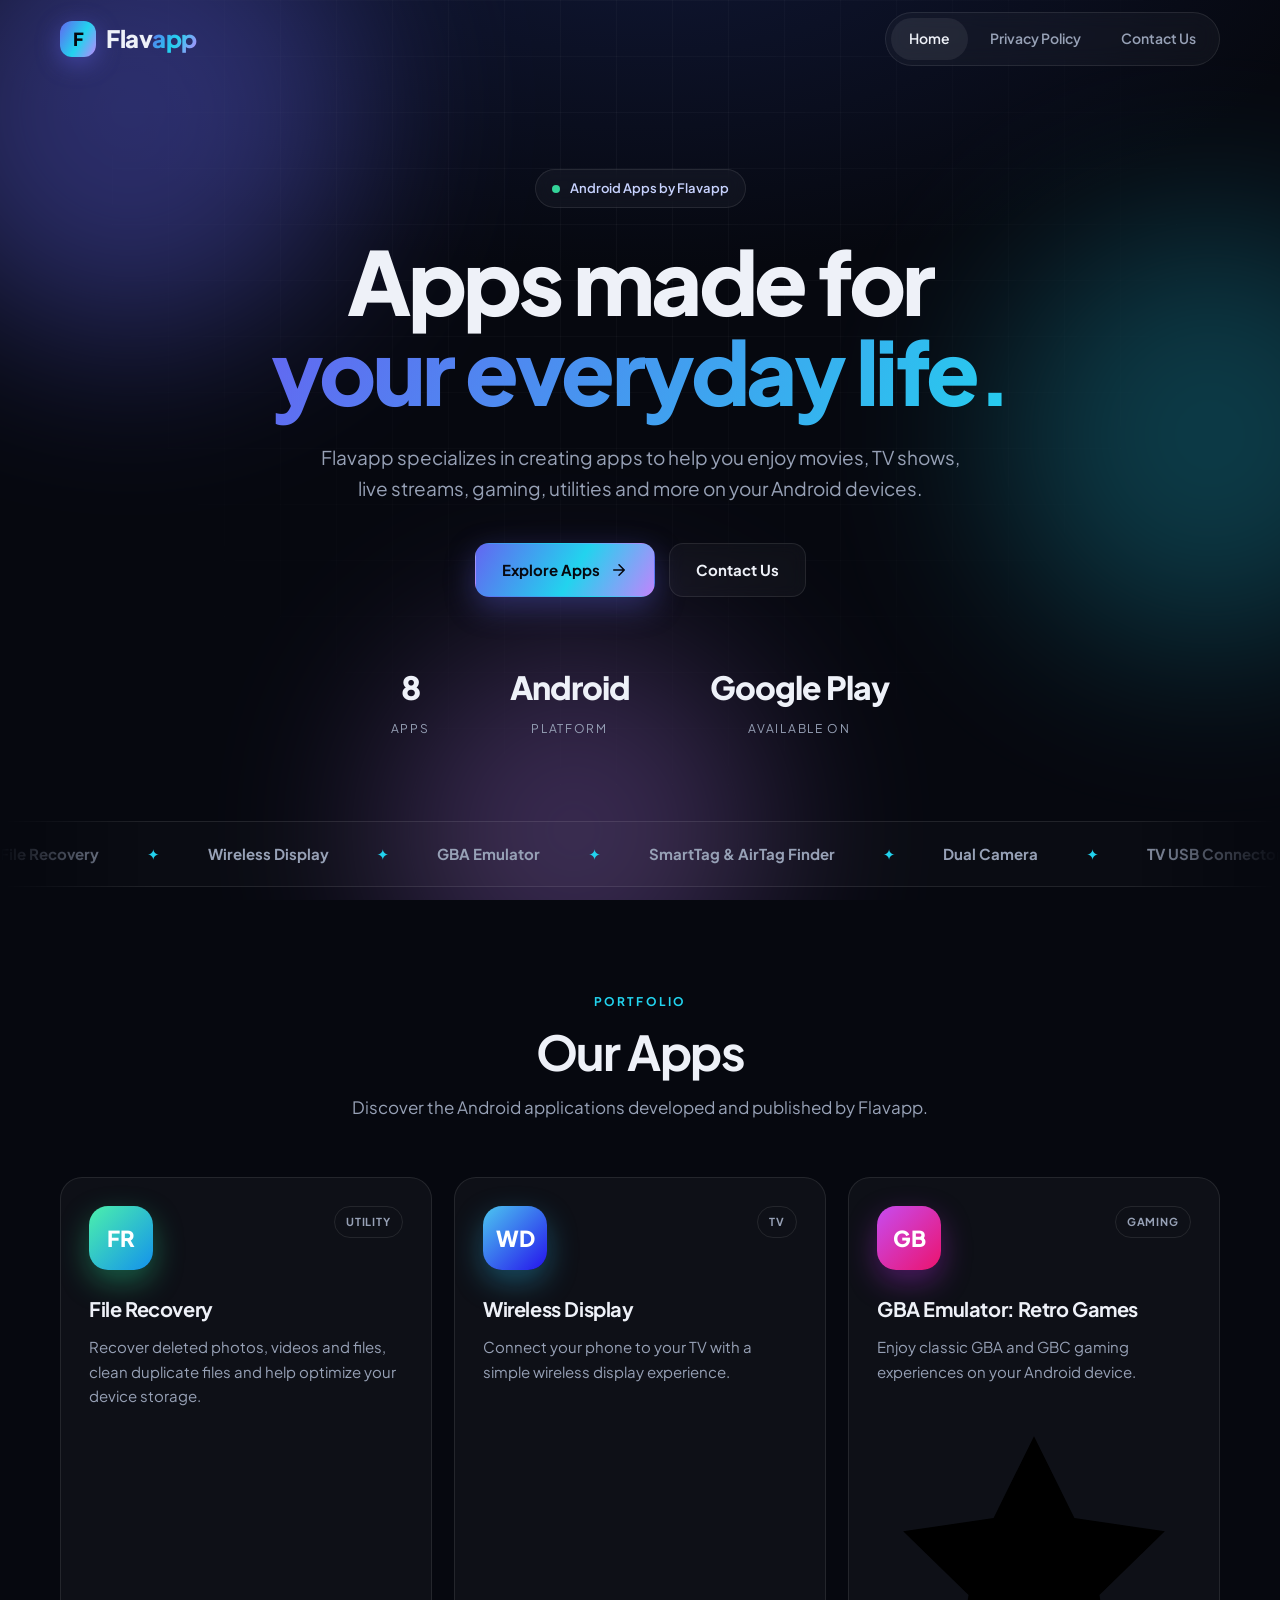
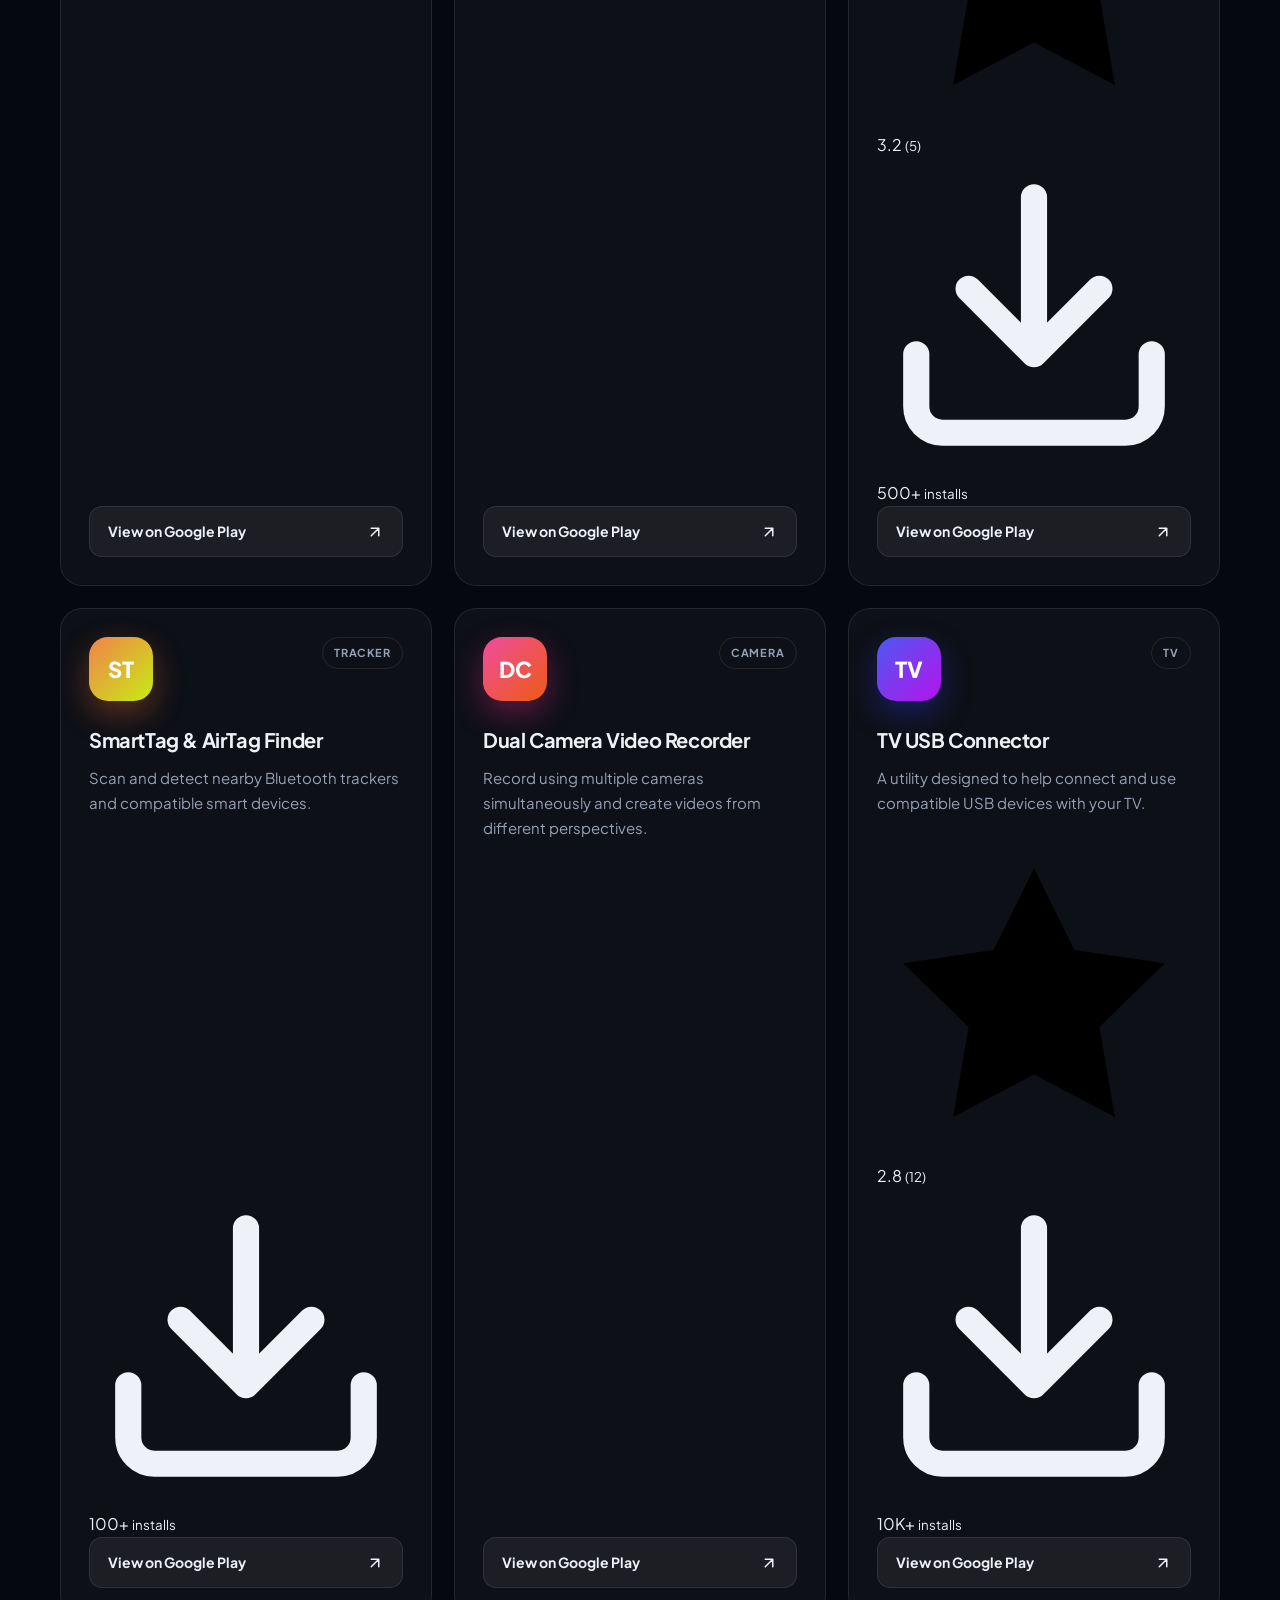
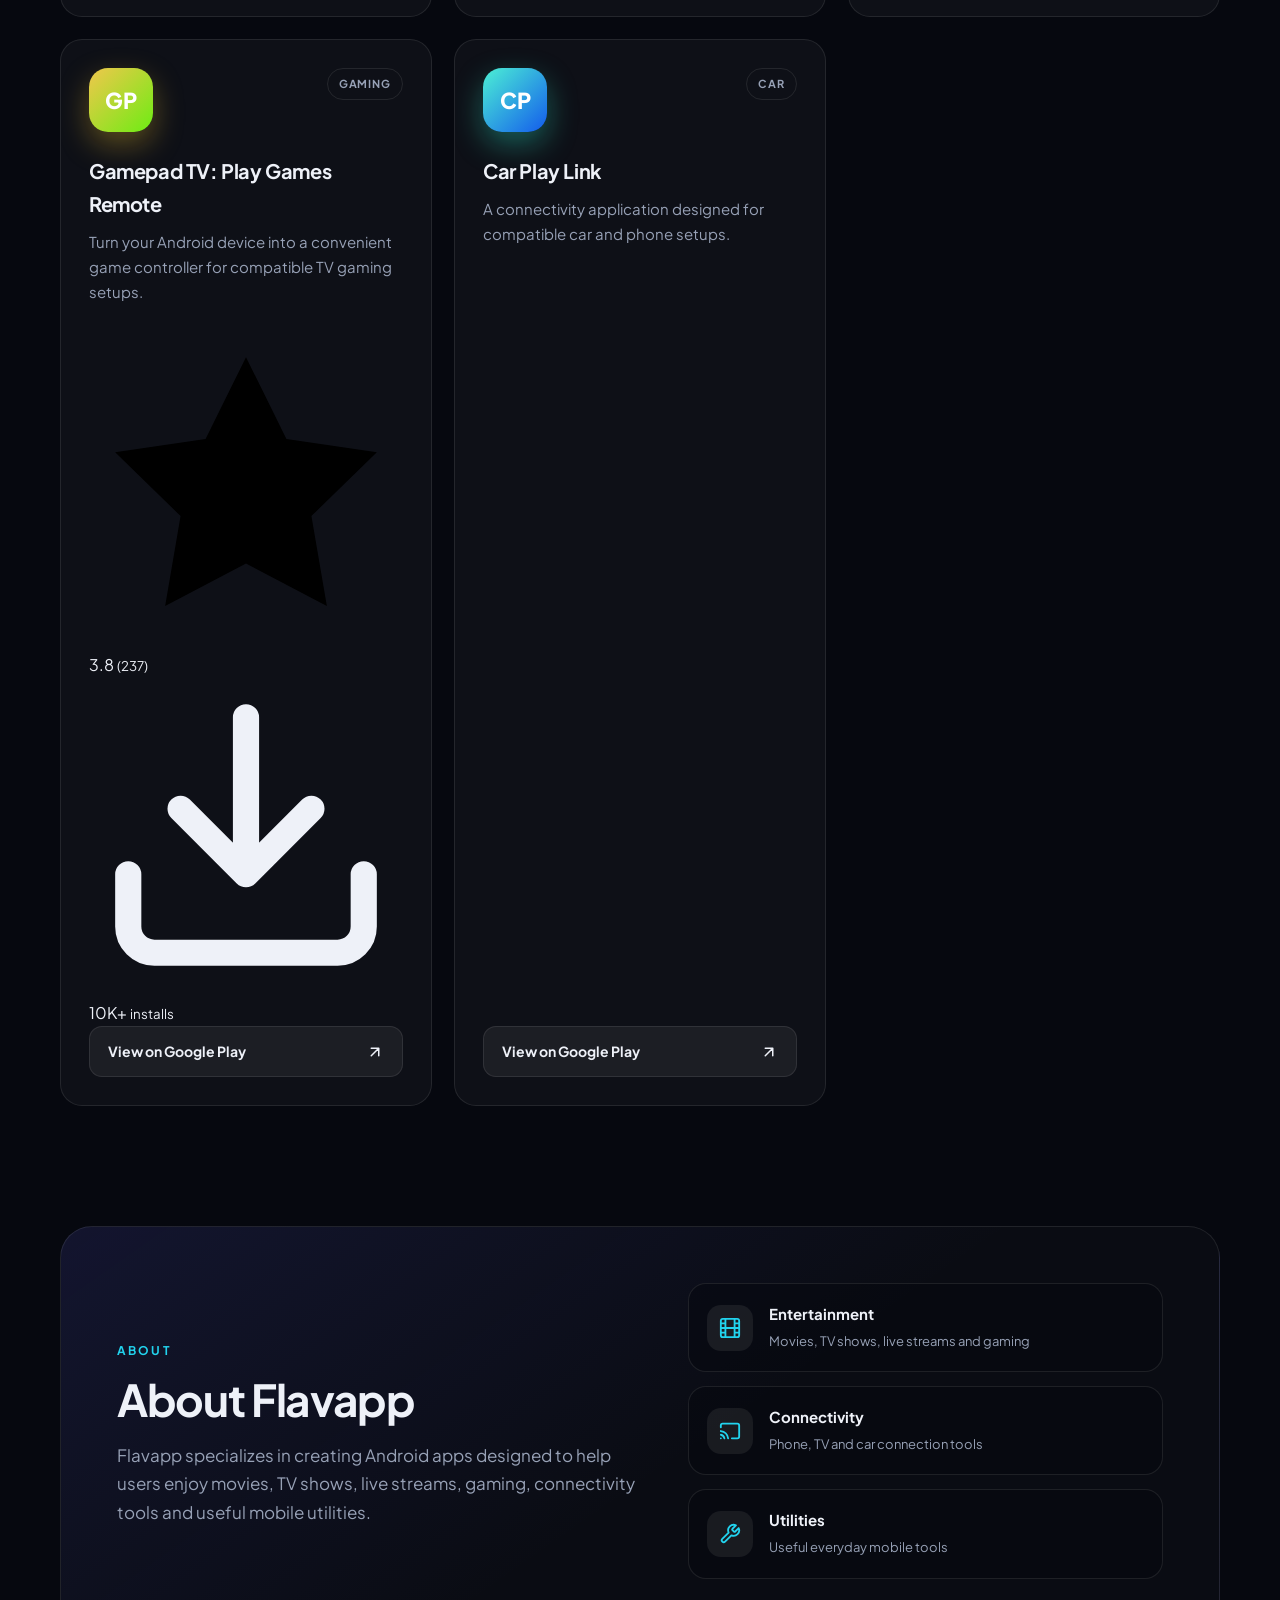
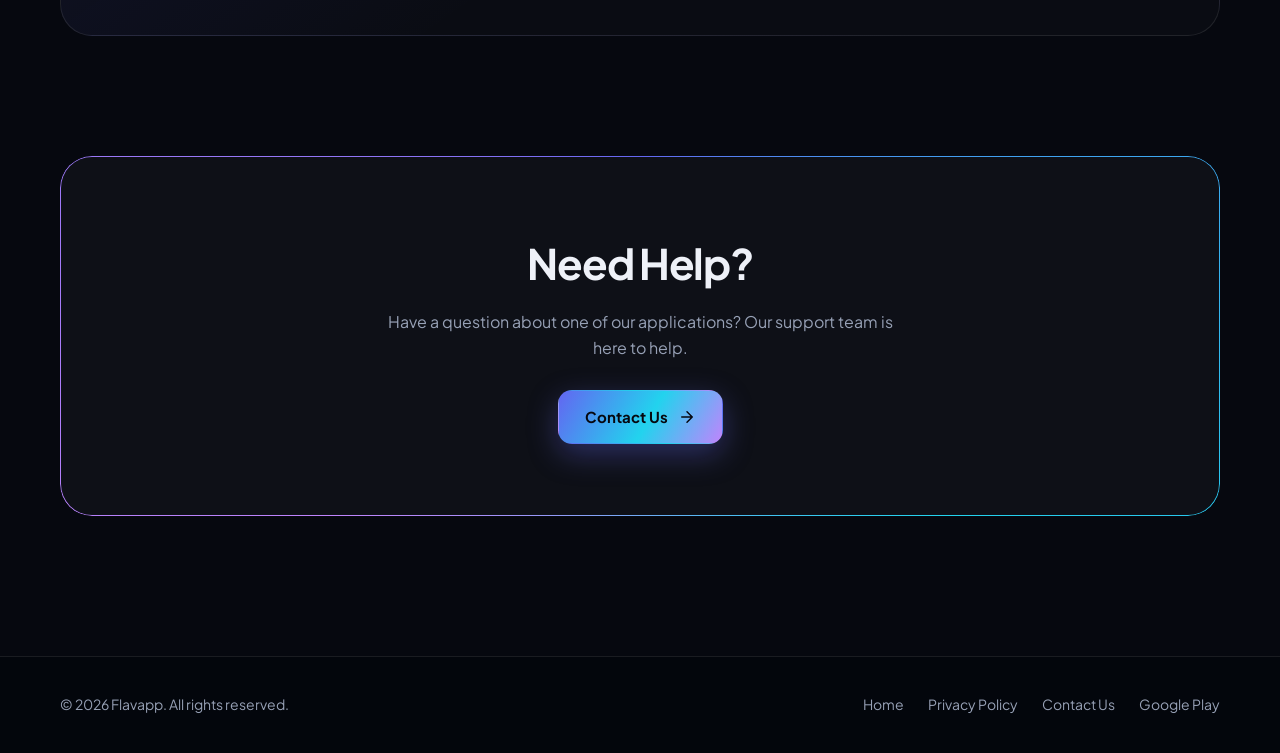
==== commit 983d9826: "Update index.html" ====
--- a/index.html
+++ b/index.html
@@ -16,6 +16,10 @@
     <link rel="preconnect" href="https://fonts.googleapis.com">
     <link rel="preconnect" href="https://fonts.gstatic.com" crossorigin>
     <link href="https://fonts.googleapis.com/css2?family=Plus+Jakarta+Sans:wght@400;500;600;700;800&display=swap" rel="stylesheet">
+    <link rel="icon" href="favicon.svg" type="image/svg+xml">
+    <link rel="icon" href="favicon.ico" sizes="48x48">
+    <link rel="icon" href="favicon-192.png" type="image/png" sizes="192x192">
+    <link rel="apple-touch-icon" href="apple-touch-icon.png">
     <link rel="stylesheet" href="style.css">
     <noscript><style>.reveal { opacity: 1; transform: none; }</style></noscript>
 </head>
@@ -169,6 +173,10 @@
                     </div>
                     <h3>GBA Emulator: Retro Games</h3>
                     <p>Enjoy classic GBA and GBC gaming experiences on your Android device.</p>
+                    <div class="app-stats">
+                        <span class="stat-pill rating"><svg viewBox="0 0 24 24"><path d="M12 2l3.09 6.26L22 9.27l-5 4.87 1.18 6.88L12 17.77l-6.18 3.25L7 14.14 2 9.27l6.91-1.01z"/></svg>3.2 <small>(5)</small></span>
+                        <span class="stat-pill installs"><svg class="ico" viewBox="0 0 24 24"><path d="M21 15v4a2 2 0 0 1-2 2H5a2 2 0 0 1-2-2v-4M7 10l5 5 5-5M12 15V3"/></svg>500+ <small>installs</small></span>
+                    </div>
                     <a class="play-button" href="https://play.google.com/store/apps/details?id=com.flavapp.gamepad" target="_blank" rel="noopener noreferrer">
                         View on Google Play
                         <svg class="ico" viewBox="0 0 24 24"><path d="M7 17 17 7M7 7h10v10"/></svg>
@@ -183,6 +191,9 @@
                     </div>
                     <h3>SmartTag &amp; AirTag Finder</h3>
                     <p>Scan and detect nearby Bluetooth trackers and compatible smart devices.</p>
+                    <div class="app-stats">
+                        <span class="stat-pill installs"><svg class="ico" viewBox="0 0 24 24"><path d="M21 15v4a2 2 0 0 1-2 2H5a2 2 0 0 1-2-2v-4M7 10l5 5 5-5M12 15V3"/></svg>100+ <small>installs</small></span>
+                    </div>
                     <a class="play-button" href="https://play.google.com/store/apps/details?id=com.flavApp.airTag" target="_blank" rel="noopener noreferrer">
                         View on Google Play
                         <svg class="ico" viewBox="0 0 24 24"><path d="M7 17 17 7M7 7h10v10"/></svg>
@@ -211,6 +222,10 @@
                     </div>
                     <h3>TV USB Connector</h3>
                     <p>A utility designed to help connect and use compatible USB devices with your TV.</p>
+                    <div class="app-stats">
+                        <span class="stat-pill rating"><svg viewBox="0 0 24 24"><path d="M12 2l3.09 6.26L22 9.27l-5 4.87 1.18 6.88L12 17.77l-6.18 3.25L7 14.14 2 9.27l6.91-1.01z"/></svg>2.8 <small>(12)</small></span>
+                        <span class="stat-pill installs"><svg class="ico" viewBox="0 0 24 24"><path d="M21 15v4a2 2 0 0 1-2 2H5a2 2 0 0 1-2-2v-4M7 10l5 5 5-5M12 15V3"/></svg>10K+ <small>installs</small></span>
+                    </div>
                     <a class="play-button" href="https://play.google.com/store/apps/details?id=com.tvusbconnector.hdmi" target="_blank" rel="noopener noreferrer">
                         View on Google Play
                         <svg class="ico" viewBox="0 0 24 24"><path d="M7 17 17 7M7 7h10v10"/></svg>
@@ -225,6 +240,10 @@
                     </div>
                     <h3>Gamepad TV: Play Games Remote</h3>
                     <p>Turn your Android device into a convenient game controller for compatible TV gaming setups.</p>
+                    <div class="app-stats">
+                        <span class="stat-pill rating"><svg viewBox="0 0 24 24"><path d="M12 2l3.09 6.26L22 9.27l-5 4.87 1.18 6.88L12 17.77l-6.18 3.25L7 14.14 2 9.27l6.91-1.01z"/></svg>3.8 <small>(237)</small></span>
+                        <span class="stat-pill installs"><svg class="ico" viewBox="0 0 24 24"><path d="M21 15v4a2 2 0 0 1-2 2H5a2 2 0 0 1-2-2v-4M7 10l5 5 5-5M12 15V3"/></svg>10K+ <small>installs</small></span>
+                    </div>
                     <a class="play-button" href="https://play.google.com/store/apps/details?id=com.gamepadremote.tv" target="_blank" rel="noopener noreferrer">
                         View on Google Play
                         <svg class="ico" viewBox="0 0 24 24"><path d="M7 17 17 7M7 7h10v10"/></svg>
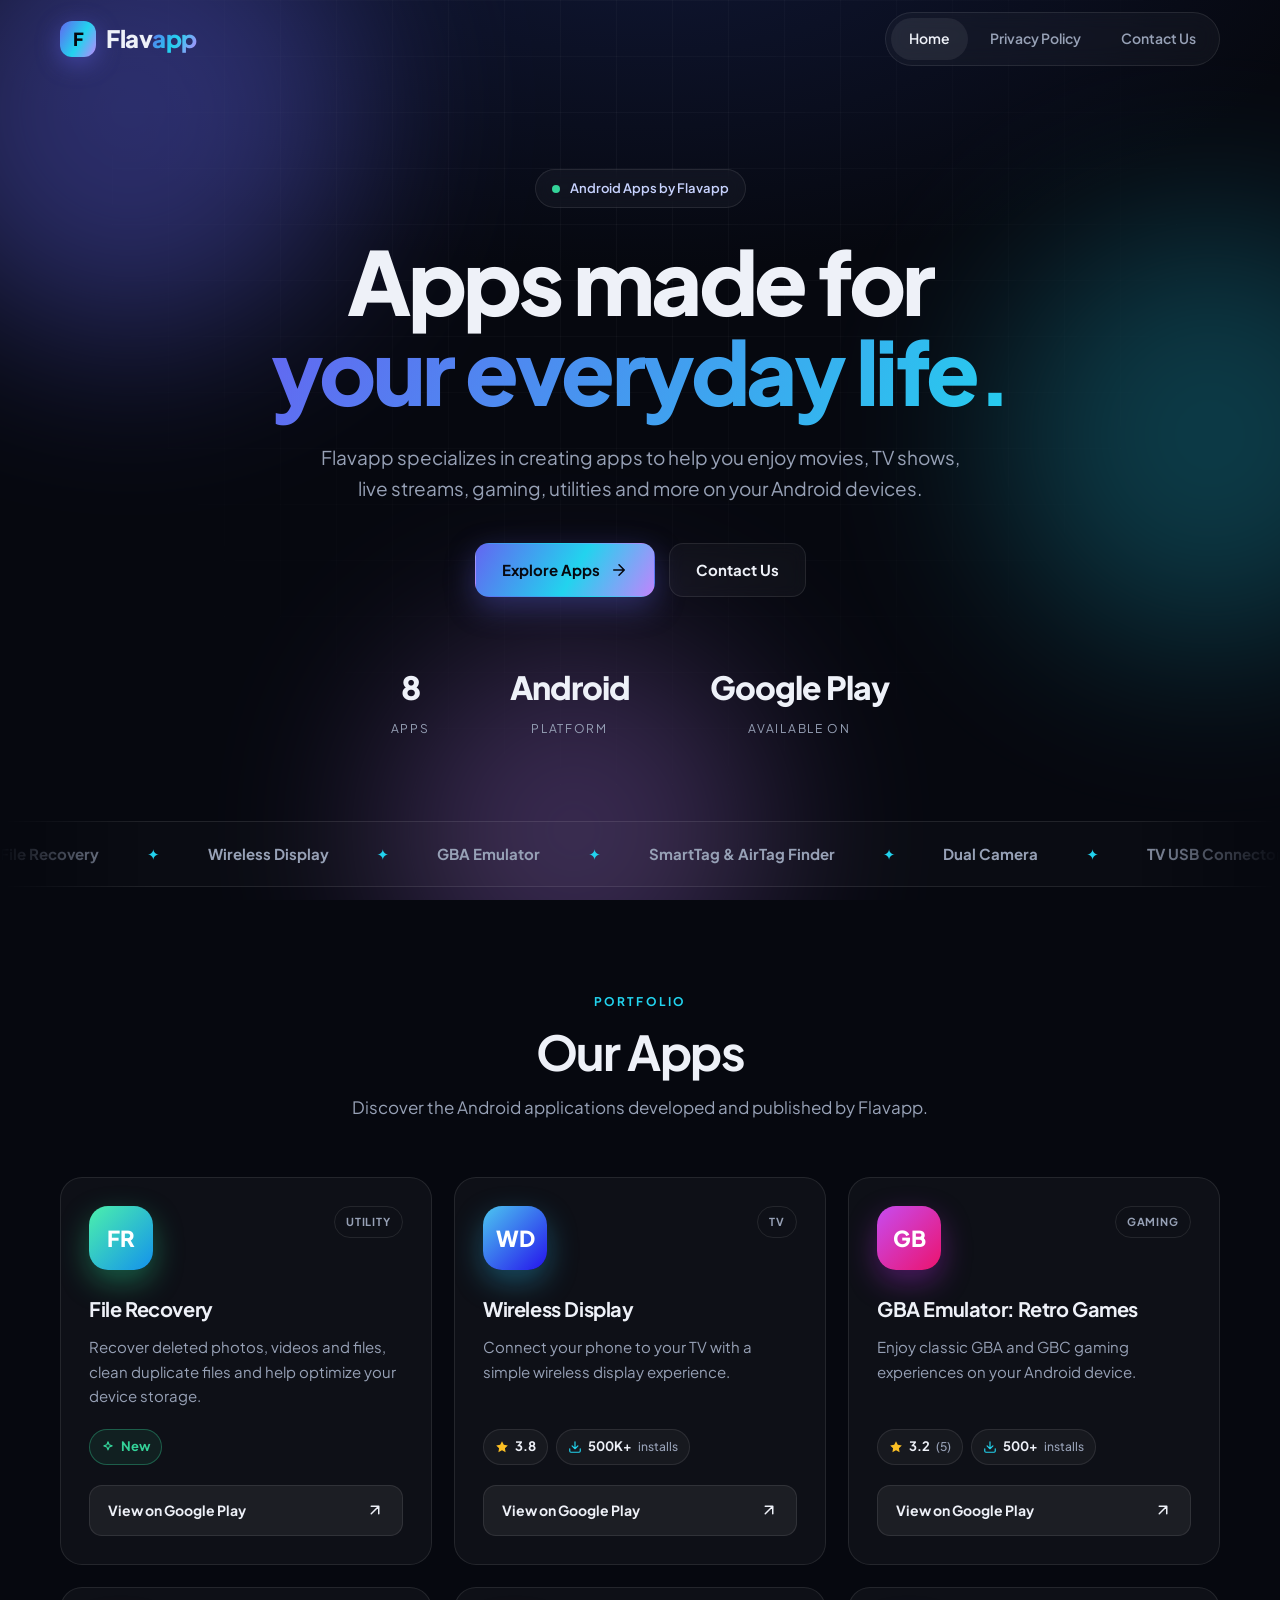
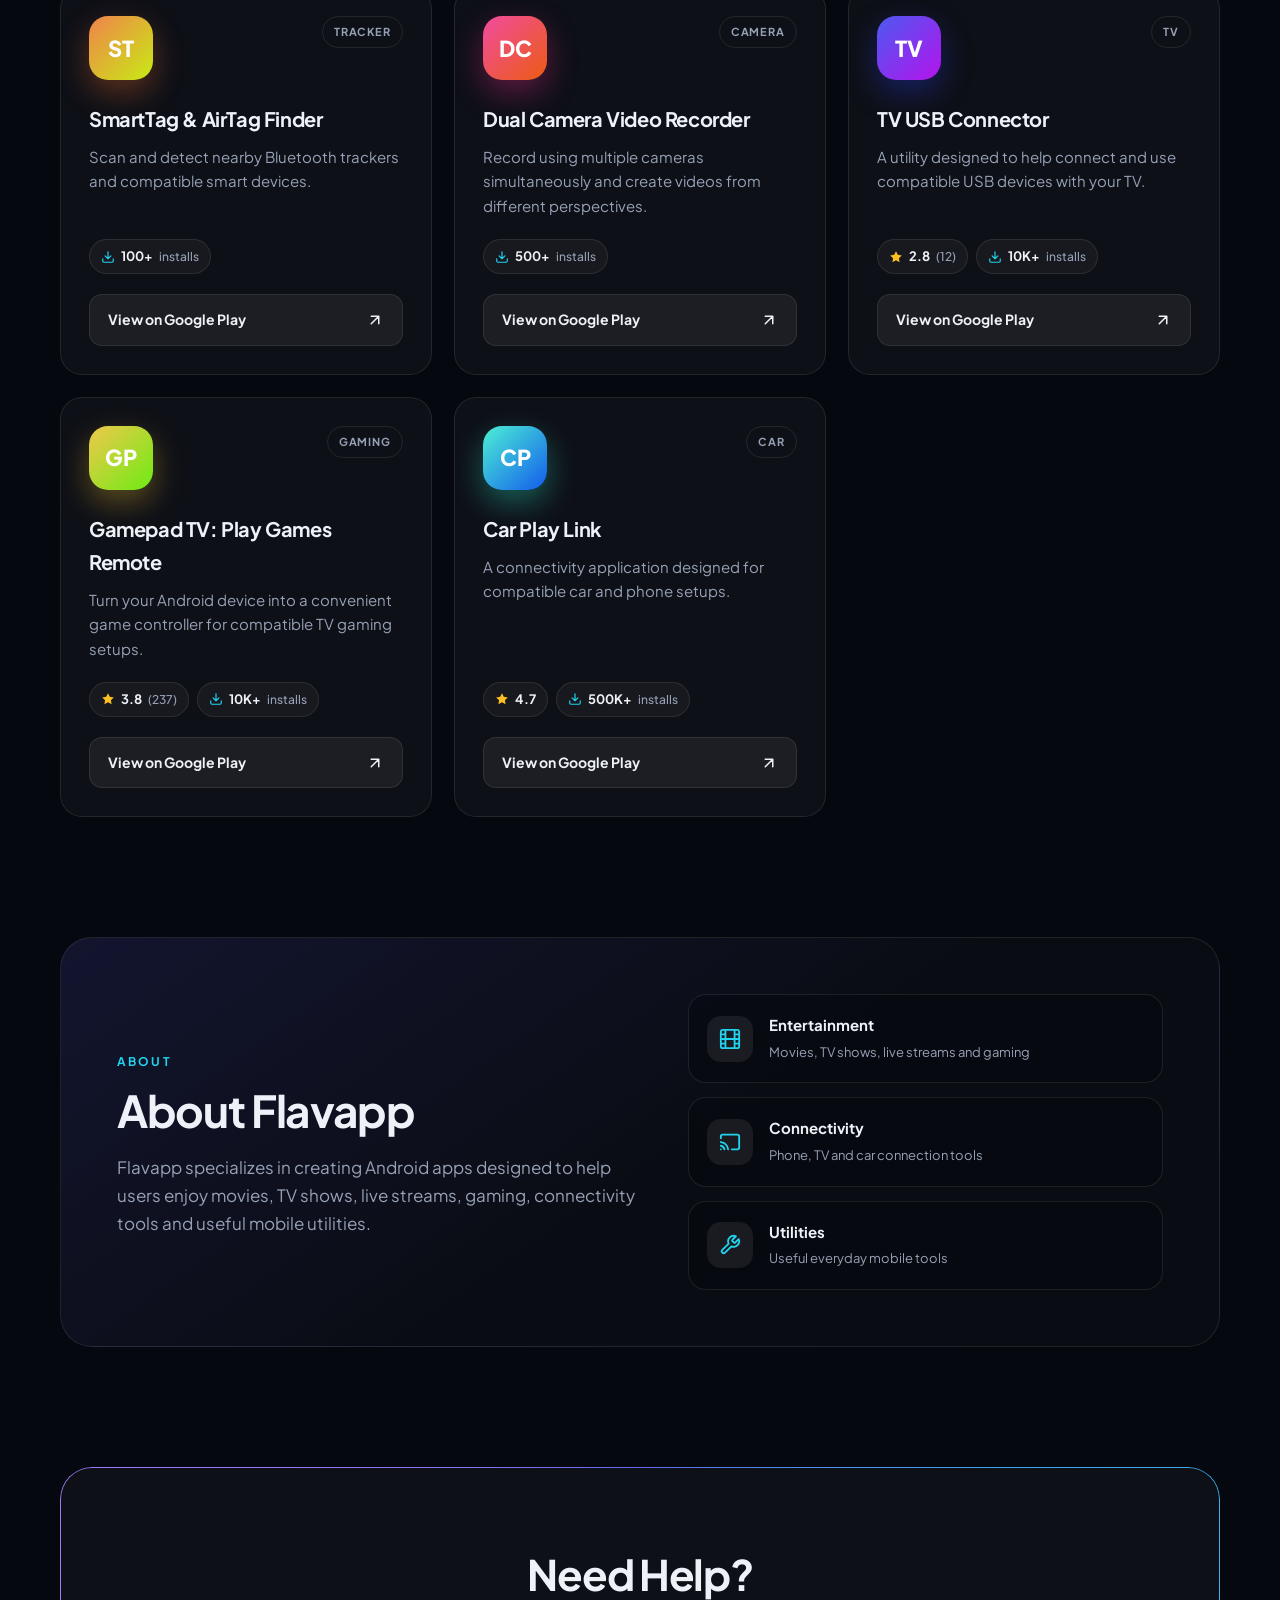
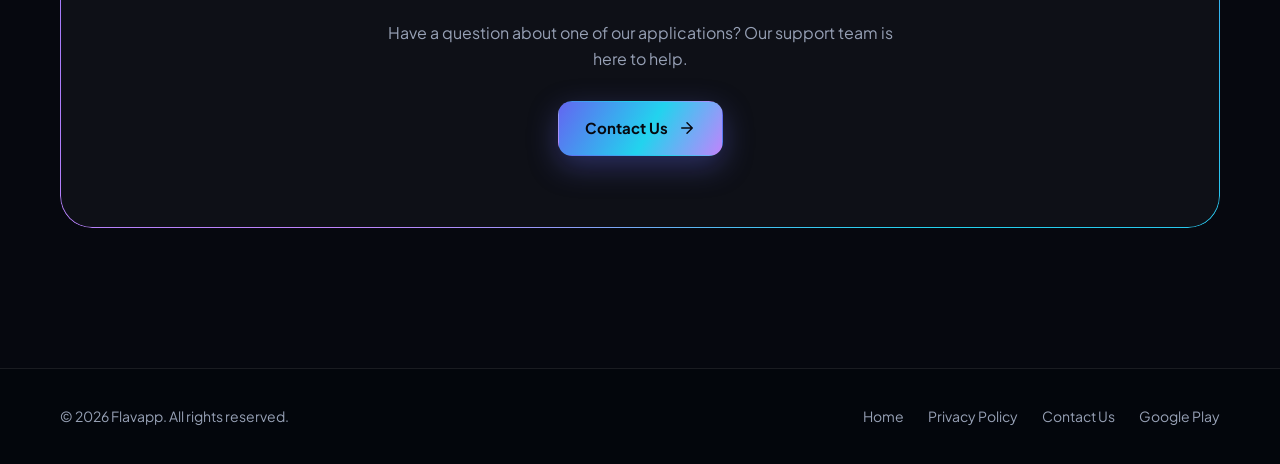
==== commit deaccbf5: "Update index.html add rate ana instam number" ====
--- a/index.html
+++ b/index.html
@@ -145,6 +145,9 @@
                     </div>
                     <h3>File Recovery</h3>
                     <p>Recover deleted photos, videos and files, clean duplicate files and help optimize your device storage.</p>
+                    <div class="app-stats">
+                        <span class="stat-pill new"><svg class="ico" viewBox="0 0 24 24"><path d="M12 3l1.9 5.1L19 10l-5.1 1.9L12 17l-1.9-5.1L5 10l5.1-1.9z"/></svg>New</span>
+                    </div>
                     <a class="play-button" href="https://play.google.com/store/apps/details?id=com.filerecoup.datarecovery" target="_blank" rel="noopener noreferrer">
                         View on Google Play
                         <svg class="ico" viewBox="0 0 24 24"><path d="M7 17 17 7M7 7h10v10"/></svg>
@@ -159,7 +162,11 @@
                     </div>
                     <h3>Wireless Display</h3>
                     <p>Connect your phone to your TV with a simple wireless display experience.</p>
-                    <a class="play-button" href="https://play.google.com/store/apps/details?id=com.flavapp.wirelessdisplay" target="_blank" rel="noopener noreferrer">
+                    <div class="app-stats">
+                        <span class="stat-pill rating"><svg viewBox="0 0 24 24"><path d="M12 2l3.09 6.26L22 9.27l-5 4.87 1.18 6.88L12 17.77l-6.18 3.25L7 14.14 2 9.27l6.91-1.01z"/></svg>3.8</span>
+                        <span class="stat-pill installs"><svg class="ico" viewBox="0 0 24 24"><path d="M21 15v4a2 2 0 0 1-2 2H5a2 2 0 0 1-2-2v-4M7 10l5 5 5-5M12 15V3"/></svg>500K+ <small>installs</small></span>
+                    </div>
+                    <a class="play-button" href="https://play.google.com/store/apps/details?id=com.WifiDisplay.TV" target="_blank" rel="noopener noreferrer">
                         View on Google Play
                         <svg class="ico" viewBox="0 0 24 24"><path d="M7 17 17 7M7 7h10v10"/></svg>
                     </a>
@@ -208,6 +215,9 @@
                     </div>
                     <h3>Dual Camera Video Recorder</h3>
                     <p>Record using multiple cameras simultaneously and create videos from different perspectives.</p>
+                    <div class="app-stats">
+                        <span class="stat-pill installs"><svg class="ico" viewBox="0 0 24 24"><path d="M21 15v4a2 2 0 0 1-2 2H5a2 2 0 0 1-2-2v-4M7 10l5 5 5-5M12 15V3"/></svg>500+ <small>installs</small></span>
+                    </div>
                     <a class="play-button" href="https://play.google.com/store/apps/details?id=com.flap.camera" target="_blank" rel="noopener noreferrer">
                         View on Google Play
                         <svg class="ico" viewBox="0 0 24 24"><path d="M7 17 17 7M7 7h10v10"/></svg>
@@ -258,6 +268,10 @@
                     </div>
                     <h3>Car Play Link</h3>
                     <p>A connectivity application designed for compatible car and phone setups.</p>
+                    <div class="app-stats">
+                        <span class="stat-pill rating"><svg viewBox="0 0 24 24"><path d="M12 2l3.09 6.26L22 9.27l-5 4.87 1.18 6.88L12 17.77l-6.18 3.25L7 14.14 2 9.27l6.91-1.01z"/></svg>4.7</span>
+                        <span class="stat-pill installs"><svg class="ico" viewBox="0 0 24 24"><path d="M21 15v4a2 2 0 0 1-2 2H5a2 2 0 0 1-2-2v-4M7 10l5 5 5-5M12 15V3"/></svg>500K+ <small>installs</small></span>
+                    </div>
                     <a class="play-button" href="https://play.google.com/store/apps/details?id=com.mirror.car" target="_blank" rel="noopener noreferrer">
                         View on Google Play
                         <svg class="ico" viewBox="0 0 24 24"><path d="M7 17 17 7M7 7h10v10"/></svg>
--- a/style.css
+++ b/style.css
@@ -438,7 +438,25 @@
 }
 
 .app-card h3 { font-size: 20px; letter-spacing: -0.02em; margin-bottom: 10px; }
-.app-card p { flex-grow: 1; margin-bottom: 26px; color: var(--muted); font-size: 15px; }
+.app-card p { flex-grow: 1; margin-bottom: 20px; color: var(--muted); font-size: 15px; }
+
+.app-stats { display: flex; flex-wrap: wrap; gap: 8px; margin-bottom: 20px; }
+.stat-pill {
+    display: inline-flex;
+    align-items: center;
+    gap: 6px;
+    padding: 6px 11px;
+    border-radius: 999px;
+    border: 1px solid var(--border);
+    background: rgba(255, 255, 255, 0.04);
+    font-size: 13px;
+    font-weight: 700;
+}
+.stat-pill small { font-size: 12px; font-weight: 500; color: var(--muted); }
+.stat-pill svg { width: 14px; height: 14px; }
+.stat-pill.rating svg { fill: #fbbf24; }
+.stat-pill.installs svg { color: var(--a2); }
+.stat-pill.new { color: #34d399; border-color: rgba(52, 211, 153, 0.35); background: rgba(52, 211, 153, 0.08); }
 
 .play-button {
     display: flex;
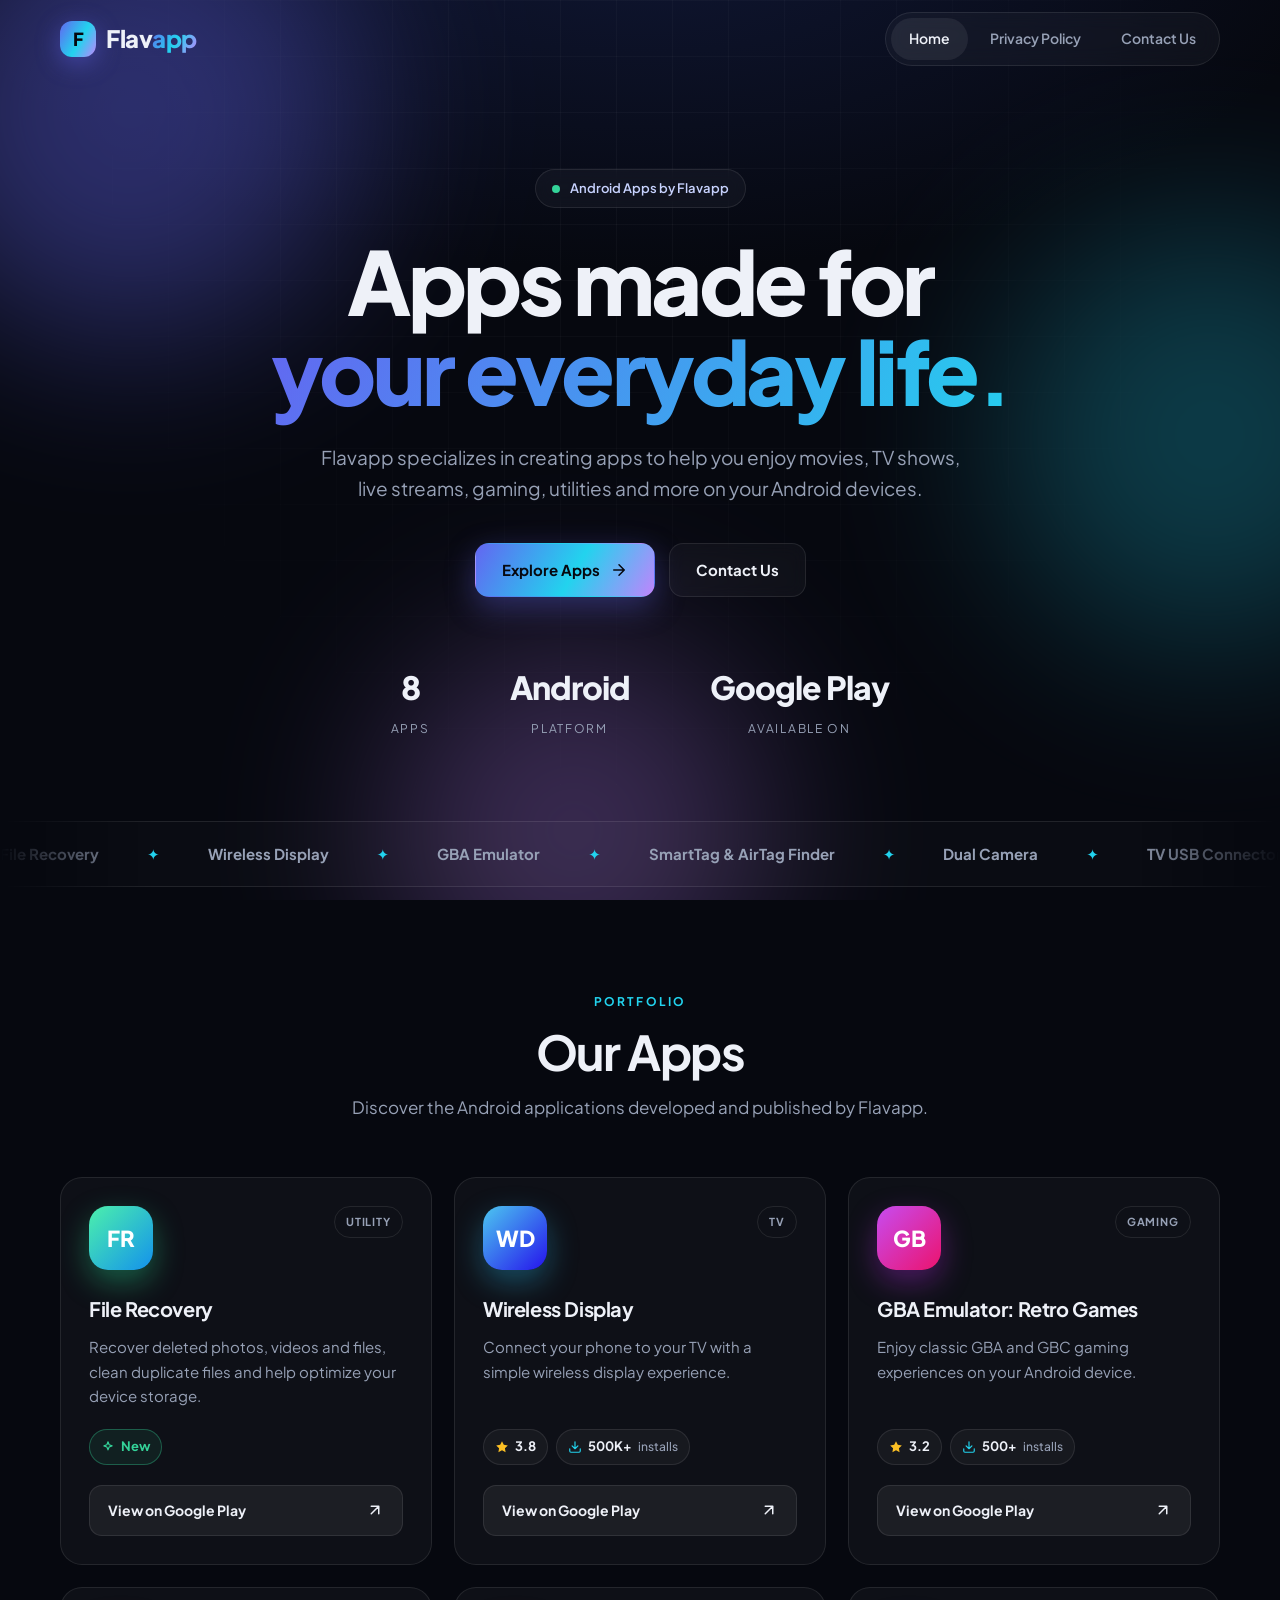
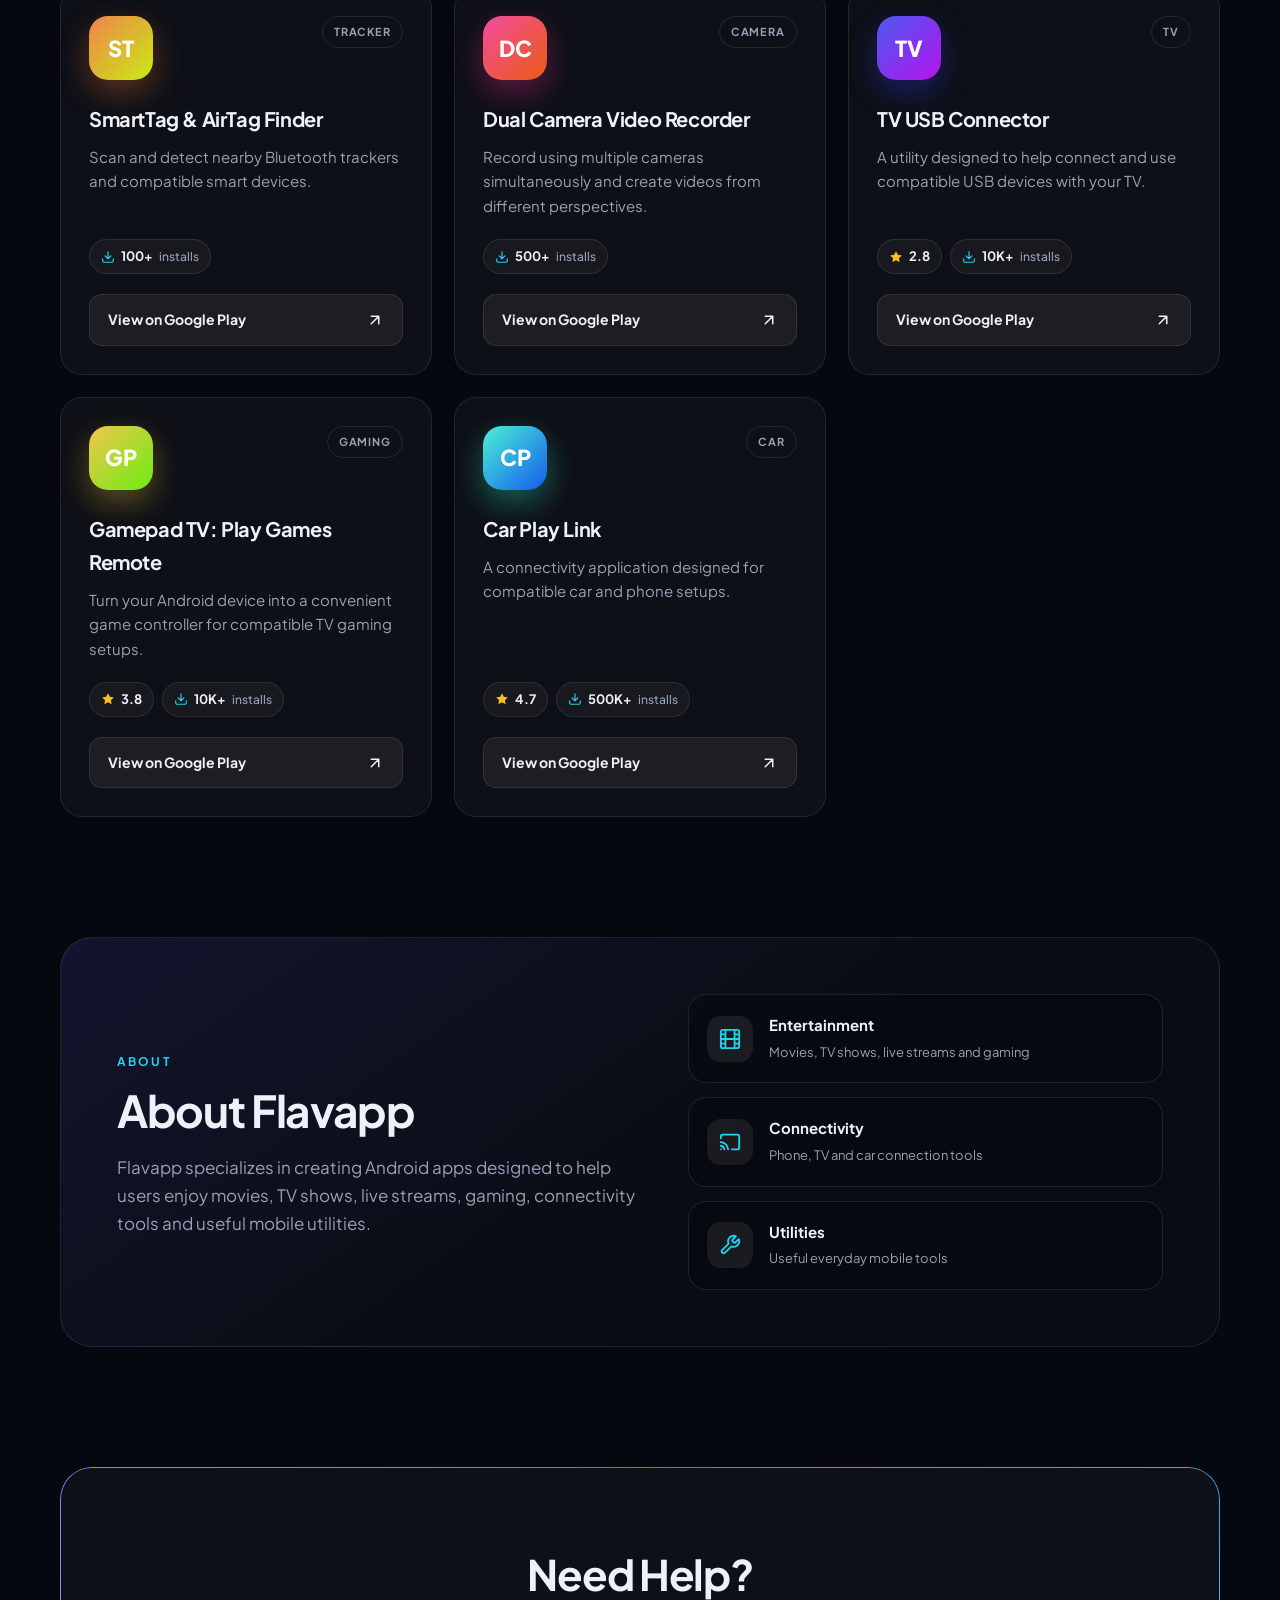
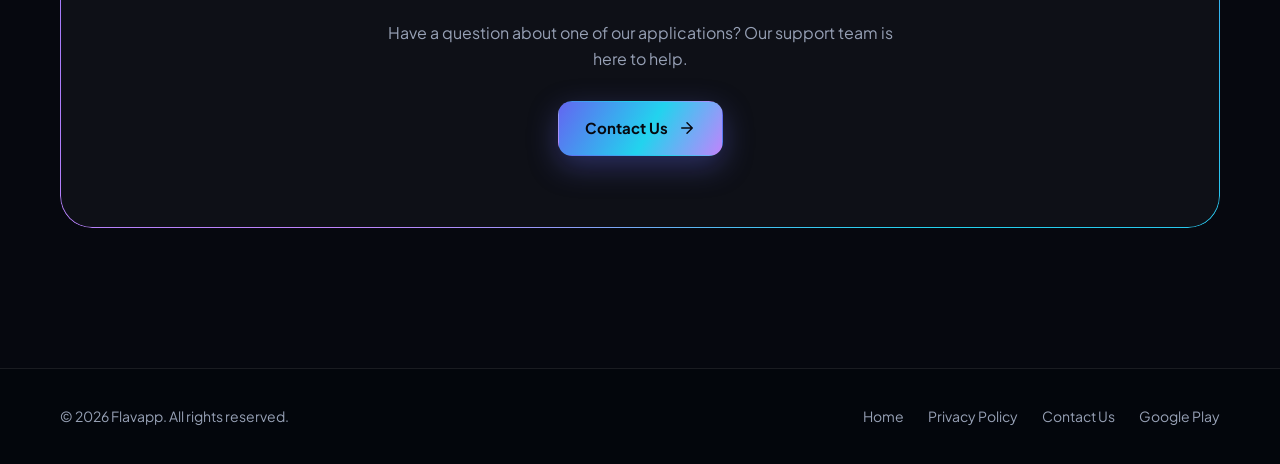
==== commit ef8bd2ae: "Update index.html" ====
--- a/index.html
+++ b/index.html
@@ -146,7 +146,7 @@
                     <h3>File Recovery</h3>
                     <p>Recover deleted photos, videos and files, clean duplicate files and help optimize your device storage.</p>
                     <div class="app-stats">
-                        <span class="stat-pill new"><svg class="ico" viewBox="0 0 24 24"><path d="M12 3l1.9 5.1L19 10l-5.1 1.9L12 17l-1.9-5.1L5 10l5.1-1.9z"/></svg>New</span>
+                        <span class="stat-pill new"><svg class="ico" width="14" height="14" viewBox="0 0 24 24"><path d="M12 3l1.9 5.1L19 10l-5.1 1.9L12 17l-1.9-5.1L5 10l5.1-1.9z"/></svg>New</span>
                     </div>
                     <a class="play-button" href="https://play.google.com/store/apps/details?id=com.filerecoup.datarecovery" target="_blank" rel="noopener noreferrer">
                         View on Google Play
@@ -163,8 +163,8 @@
                     <h3>Wireless Display</h3>
                     <p>Connect your phone to your TV with a simple wireless display experience.</p>
                     <div class="app-stats">
-                        <span class="stat-pill rating"><svg viewBox="0 0 24 24"><path d="M12 2l3.09 6.26L22 9.27l-5 4.87 1.18 6.88L12 17.77l-6.18 3.25L7 14.14 2 9.27l6.91-1.01z"/></svg>3.8</span>
-                        <span class="stat-pill installs"><svg class="ico" viewBox="0 0 24 24"><path d="M21 15v4a2 2 0 0 1-2 2H5a2 2 0 0 1-2-2v-4M7 10l5 5 5-5M12 15V3"/></svg>500K+ <small>installs</small></span>
+                        <span class="stat-pill rating"><svg width="14" height="14" viewBox="0 0 24 24"><path d="M12 2l3.09 6.26L22 9.27l-5 4.87 1.18 6.88L12 17.77l-6.18 3.25L7 14.14 2 9.27l6.91-1.01z"/></svg>3.8</span>
+                        <span class="stat-pill installs"><svg class="ico" width="14" height="14" viewBox="0 0 24 24"><path d="M21 15v4a2 2 0 0 1-2 2H5a2 2 0 0 1-2-2v-4M7 10l5 5 5-5M12 15V3"/></svg>500K+ <small>installs</small></span>
                     </div>
                     <a class="play-button" href="https://play.google.com/store/apps/details?id=com.WifiDisplay.TV" target="_blank" rel="noopener noreferrer">
                         View on Google Play
@@ -181,8 +181,8 @@
                     <h3>GBA Emulator: Retro Games</h3>
                     <p>Enjoy classic GBA and GBC gaming experiences on your Android device.</p>
                     <div class="app-stats">
-                        <span class="stat-pill rating"><svg viewBox="0 0 24 24"><path d="M12 2l3.09 6.26L22 9.27l-5 4.87 1.18 6.88L12 17.77l-6.18 3.25L7 14.14 2 9.27l6.91-1.01z"/></svg>3.2 <small>(5)</small></span>
-                        <span class="stat-pill installs"><svg class="ico" viewBox="0 0 24 24"><path d="M21 15v4a2 2 0 0 1-2 2H5a2 2 0 0 1-2-2v-4M7 10l5 5 5-5M12 15V3"/></svg>500+ <small>installs</small></span>
+                        <span class="stat-pill rating"><svg width="14" height="14" viewBox="0 0 24 24"><path d="M12 2l3.09 6.26L22 9.27l-5 4.87 1.18 6.88L12 17.77l-6.18 3.25L7 14.14 2 9.27l6.91-1.01z"/></svg>3.2</span>
+                        <span class="stat-pill installs"><svg class="ico" width="14" height="14" viewBox="0 0 24 24"><path d="M21 15v4a2 2 0 0 1-2 2H5a2 2 0 0 1-2-2v-4M7 10l5 5 5-5M12 15V3"/></svg>500+ <small>installs</small></span>
                     </div>
                     <a class="play-button" href="https://play.google.com/store/apps/details?id=com.flavapp.gamepad" target="_blank" rel="noopener noreferrer">
                         View on Google Play
@@ -199,7 +199,7 @@
                     <h3>SmartTag &amp; AirTag Finder</h3>
                     <p>Scan and detect nearby Bluetooth trackers and compatible smart devices.</p>
                     <div class="app-stats">
-                        <span class="stat-pill installs"><svg class="ico" viewBox="0 0 24 24"><path d="M21 15v4a2 2 0 0 1-2 2H5a2 2 0 0 1-2-2v-4M7 10l5 5 5-5M12 15V3"/></svg>100+ <small>installs</small></span>
+                        <span class="stat-pill installs"><svg class="ico" width="14" height="14" viewBox="0 0 24 24"><path d="M21 15v4a2 2 0 0 1-2 2H5a2 2 0 0 1-2-2v-4M7 10l5 5 5-5M12 15V3"/></svg>100+ <small>installs</small></span>
                     </div>
                     <a class="play-button" href="https://play.google.com/store/apps/details?id=com.flavApp.airTag" target="_blank" rel="noopener noreferrer">
                         View on Google Play
@@ -216,7 +216,7 @@
                     <h3>Dual Camera Video Recorder</h3>
                     <p>Record using multiple cameras simultaneously and create videos from different perspectives.</p>
                     <div class="app-stats">
-                        <span class="stat-pill installs"><svg class="ico" viewBox="0 0 24 24"><path d="M21 15v4a2 2 0 0 1-2 2H5a2 2 0 0 1-2-2v-4M7 10l5 5 5-5M12 15V3"/></svg>500+ <small>installs</small></span>
+                        <span class="stat-pill installs"><svg class="ico" width="14" height="14" viewBox="0 0 24 24"><path d="M21 15v4a2 2 0 0 1-2 2H5a2 2 0 0 1-2-2v-4M7 10l5 5 5-5M12 15V3"/></svg>500+ <small>installs</small></span>
                     </div>
                     <a class="play-button" href="https://play.google.com/store/apps/details?id=com.flap.camera" target="_blank" rel="noopener noreferrer">
                         View on Google Play
@@ -233,8 +233,8 @@
                     <h3>TV USB Connector</h3>
                     <p>A utility designed to help connect and use compatible USB devices with your TV.</p>
                     <div class="app-stats">
-                        <span class="stat-pill rating"><svg viewBox="0 0 24 24"><path d="M12 2l3.09 6.26L22 9.27l-5 4.87 1.18 6.88L12 17.77l-6.18 3.25L7 14.14 2 9.27l6.91-1.01z"/></svg>2.8 <small>(12)</small></span>
-                        <span class="stat-pill installs"><svg class="ico" viewBox="0 0 24 24"><path d="M21 15v4a2 2 0 0 1-2 2H5a2 2 0 0 1-2-2v-4M7 10l5 5 5-5M12 15V3"/></svg>10K+ <small>installs</small></span>
+                        <span class="stat-pill rating"><svg width="14" height="14" viewBox="0 0 24 24"><path d="M12 2l3.09 6.26L22 9.27l-5 4.87 1.18 6.88L12 17.77l-6.18 3.25L7 14.14 2 9.27l6.91-1.01z"/></svg>2.8</span>
+                        <span class="stat-pill installs"><svg class="ico" width="14" height="14" viewBox="0 0 24 24"><path d="M21 15v4a2 2 0 0 1-2 2H5a2 2 0 0 1-2-2v-4M7 10l5 5 5-5M12 15V3"/></svg>10K+ <small>installs</small></span>
                     </div>
                     <a class="play-button" href="https://play.google.com/store/apps/details?id=com.tvusbconnector.hdmi" target="_blank" rel="noopener noreferrer">
                         View on Google Play
@@ -251,8 +251,8 @@
                     <h3>Gamepad TV: Play Games Remote</h3>
                     <p>Turn your Android device into a convenient game controller for compatible TV gaming setups.</p>
                     <div class="app-stats">
-                        <span class="stat-pill rating"><svg viewBox="0 0 24 24"><path d="M12 2l3.09 6.26L22 9.27l-5 4.87 1.18 6.88L12 17.77l-6.18 3.25L7 14.14 2 9.27l6.91-1.01z"/></svg>3.8 <small>(237)</small></span>
-                        <span class="stat-pill installs"><svg class="ico" viewBox="0 0 24 24"><path d="M21 15v4a2 2 0 0 1-2 2H5a2 2 0 0 1-2-2v-4M7 10l5 5 5-5M12 15V3"/></svg>10K+ <small>installs</small></span>
+                        <span class="stat-pill rating"><svg width="14" height="14" viewBox="0 0 24 24"><path d="M12 2l3.09 6.26L22 9.27l-5 4.87 1.18 6.88L12 17.77l-6.18 3.25L7 14.14 2 9.27l6.91-1.01z"/></svg>3.8</span>
+                        <span class="stat-pill installs"><svg class="ico" width="14" height="14" viewBox="0 0 24 24"><path d="M21 15v4a2 2 0 0 1-2 2H5a2 2 0 0 1-2-2v-4M7 10l5 5 5-5M12 15V3"/></svg>10K+ <small>installs</small></span>
                     </div>
                     <a class="play-button" href="https://play.google.com/store/apps/details?id=com.gamepadremote.tv" target="_blank" rel="noopener noreferrer">
                         View on Google Play
@@ -269,8 +269,8 @@
                     <h3>Car Play Link</h3>
                     <p>A connectivity application designed for compatible car and phone setups.</p>
                     <div class="app-stats">
-                        <span class="stat-pill rating"><svg viewBox="0 0 24 24"><path d="M12 2l3.09 6.26L22 9.27l-5 4.87 1.18 6.88L12 17.77l-6.18 3.25L7 14.14 2 9.27l6.91-1.01z"/></svg>4.7</span>
-                        <span class="stat-pill installs"><svg class="ico" viewBox="0 0 24 24"><path d="M21 15v4a2 2 0 0 1-2 2H5a2 2 0 0 1-2-2v-4M7 10l5 5 5-5M12 15V3"/></svg>500K+ <small>installs</small></span>
+                        <span class="stat-pill rating"><svg width="14" height="14" viewBox="0 0 24 24"><path d="M12 2l3.09 6.26L22 9.27l-5 4.87 1.18 6.88L12 17.77l-6.18 3.25L7 14.14 2 9.27l6.91-1.01z"/></svg>4.7</span>
+                        <span class="stat-pill installs"><svg class="ico" width="14" height="14" viewBox="0 0 24 24"><path d="M21 15v4a2 2 0 0 1-2 2H5a2 2 0 0 1-2-2v-4M7 10l5 5 5-5M12 15V3"/></svg>500K+ <small>installs</small></span>
                     </div>
                     <a class="play-button" href="https://play.google.com/store/apps/details?id=com.mirror.car" target="_blank" rel="noopener noreferrer">
                         View on Google Play
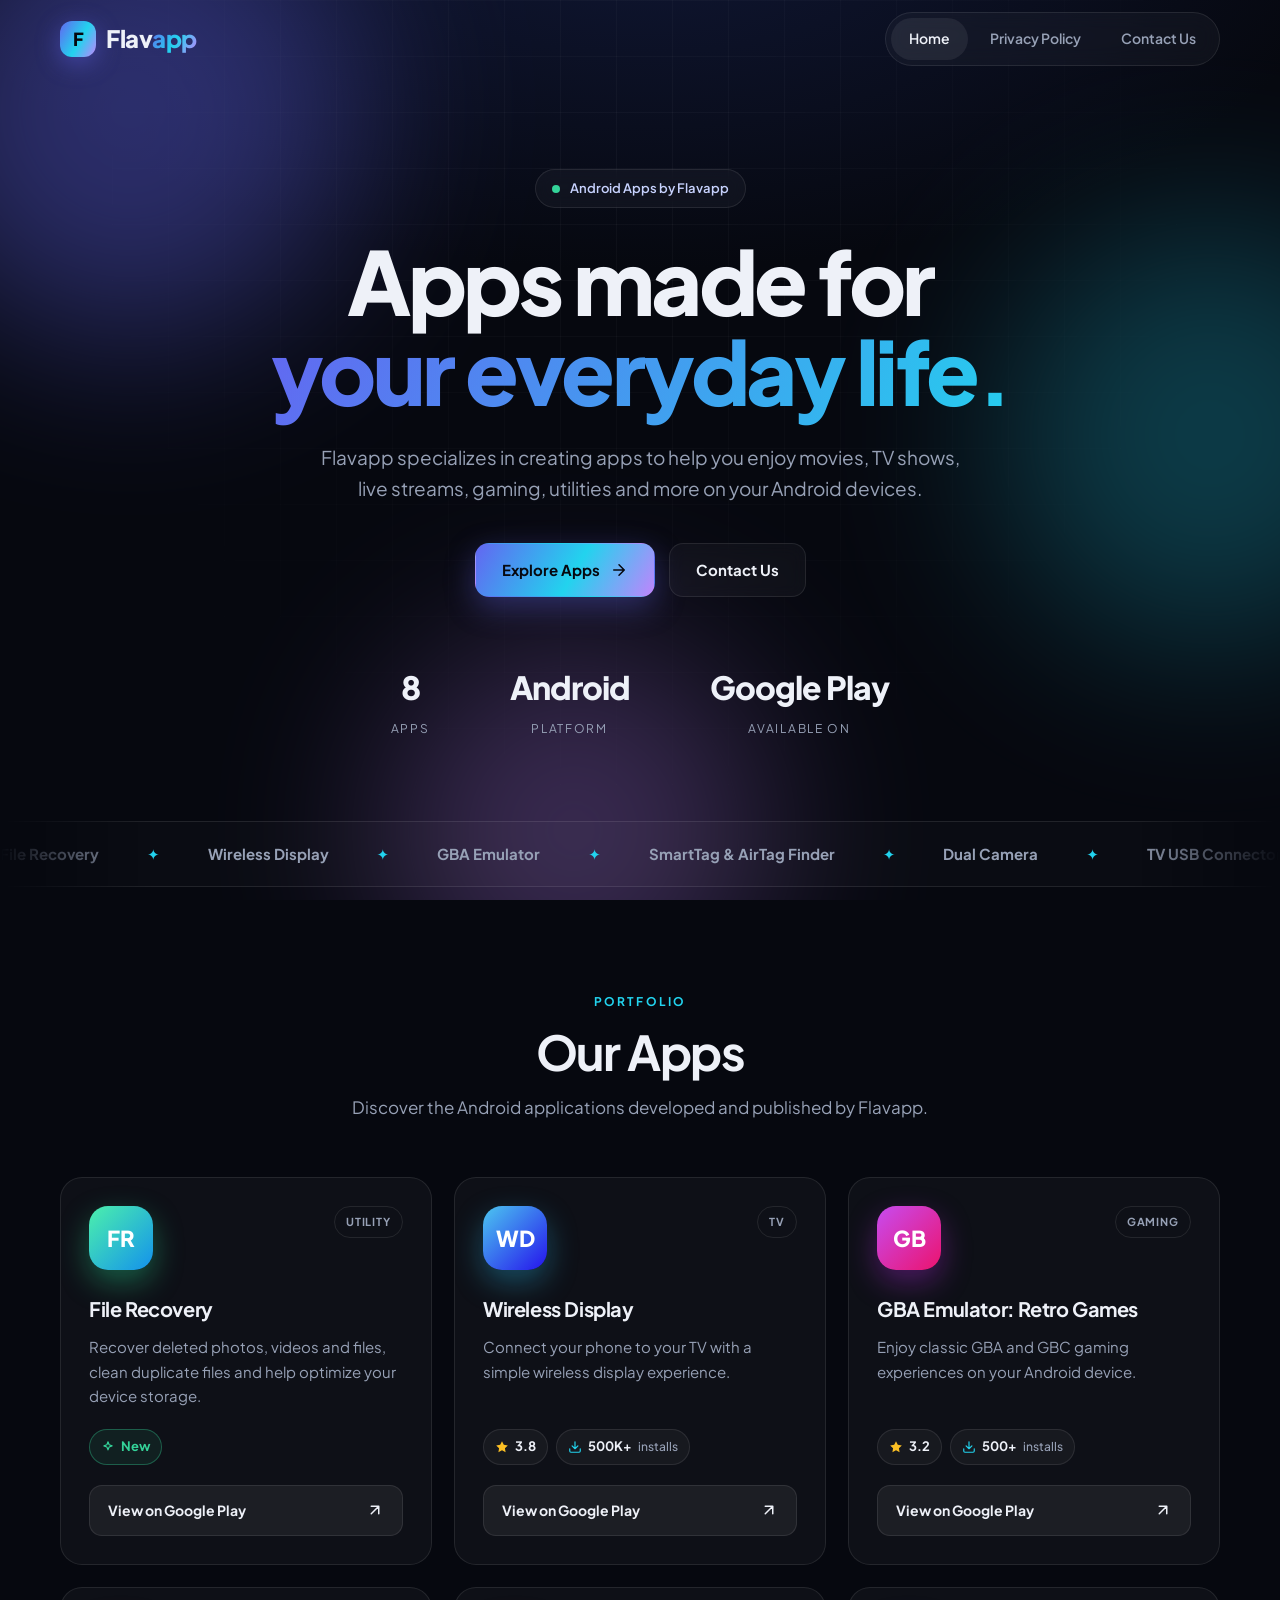
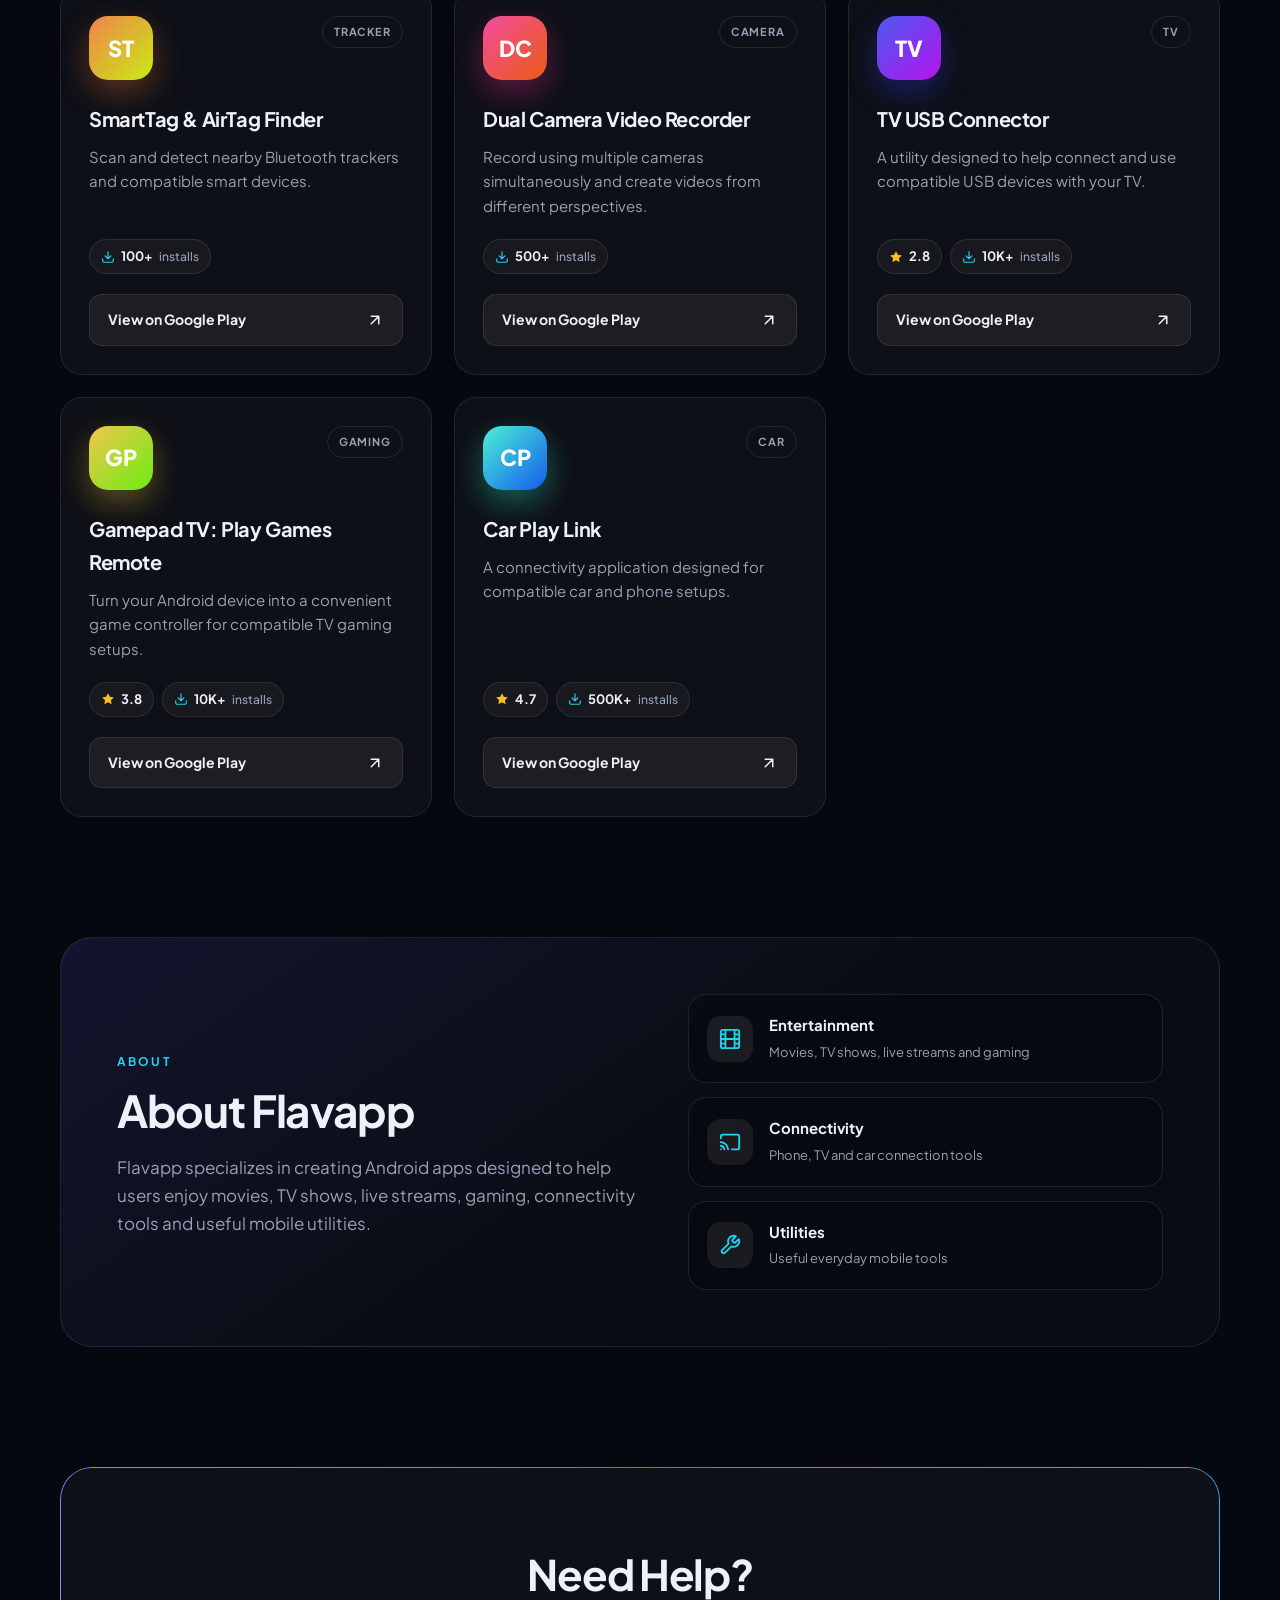
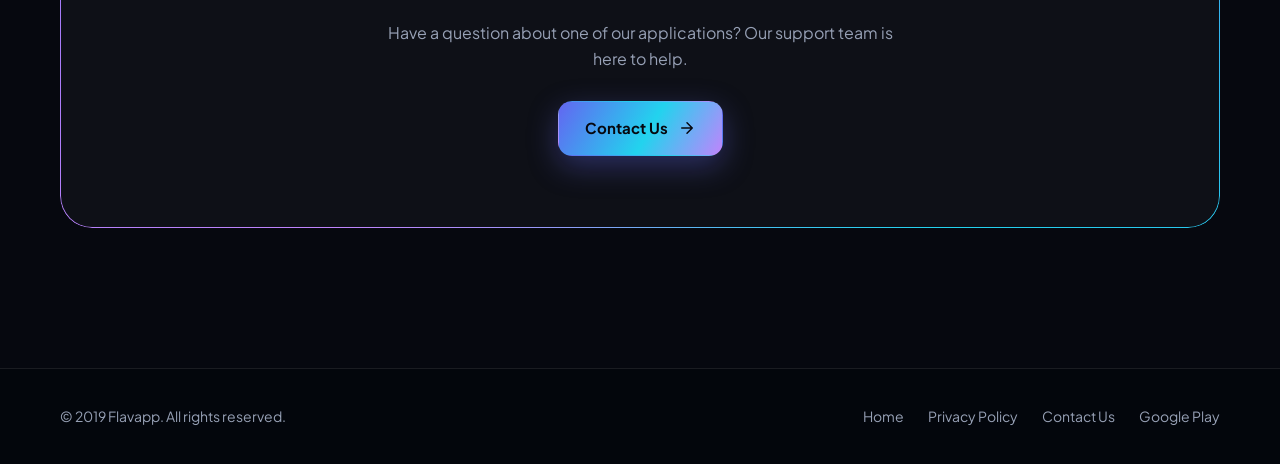
==== commit d15d92fc: "Update index.html" ====
--- a/index.html
+++ b/index.html
@@ -339,7 +339,7 @@
 <footer>
     <div class="container footer-content">
 
-        <div class="copyright">© <span class="year">2026</span> Flavapp. All rights reserved.</div>
+        <div class="copyright">© <span class="year">2019</span> Flavapp. All rights reserved.</div>
 
         <div class="footer-links">
             <a href="index.html">Home</a>
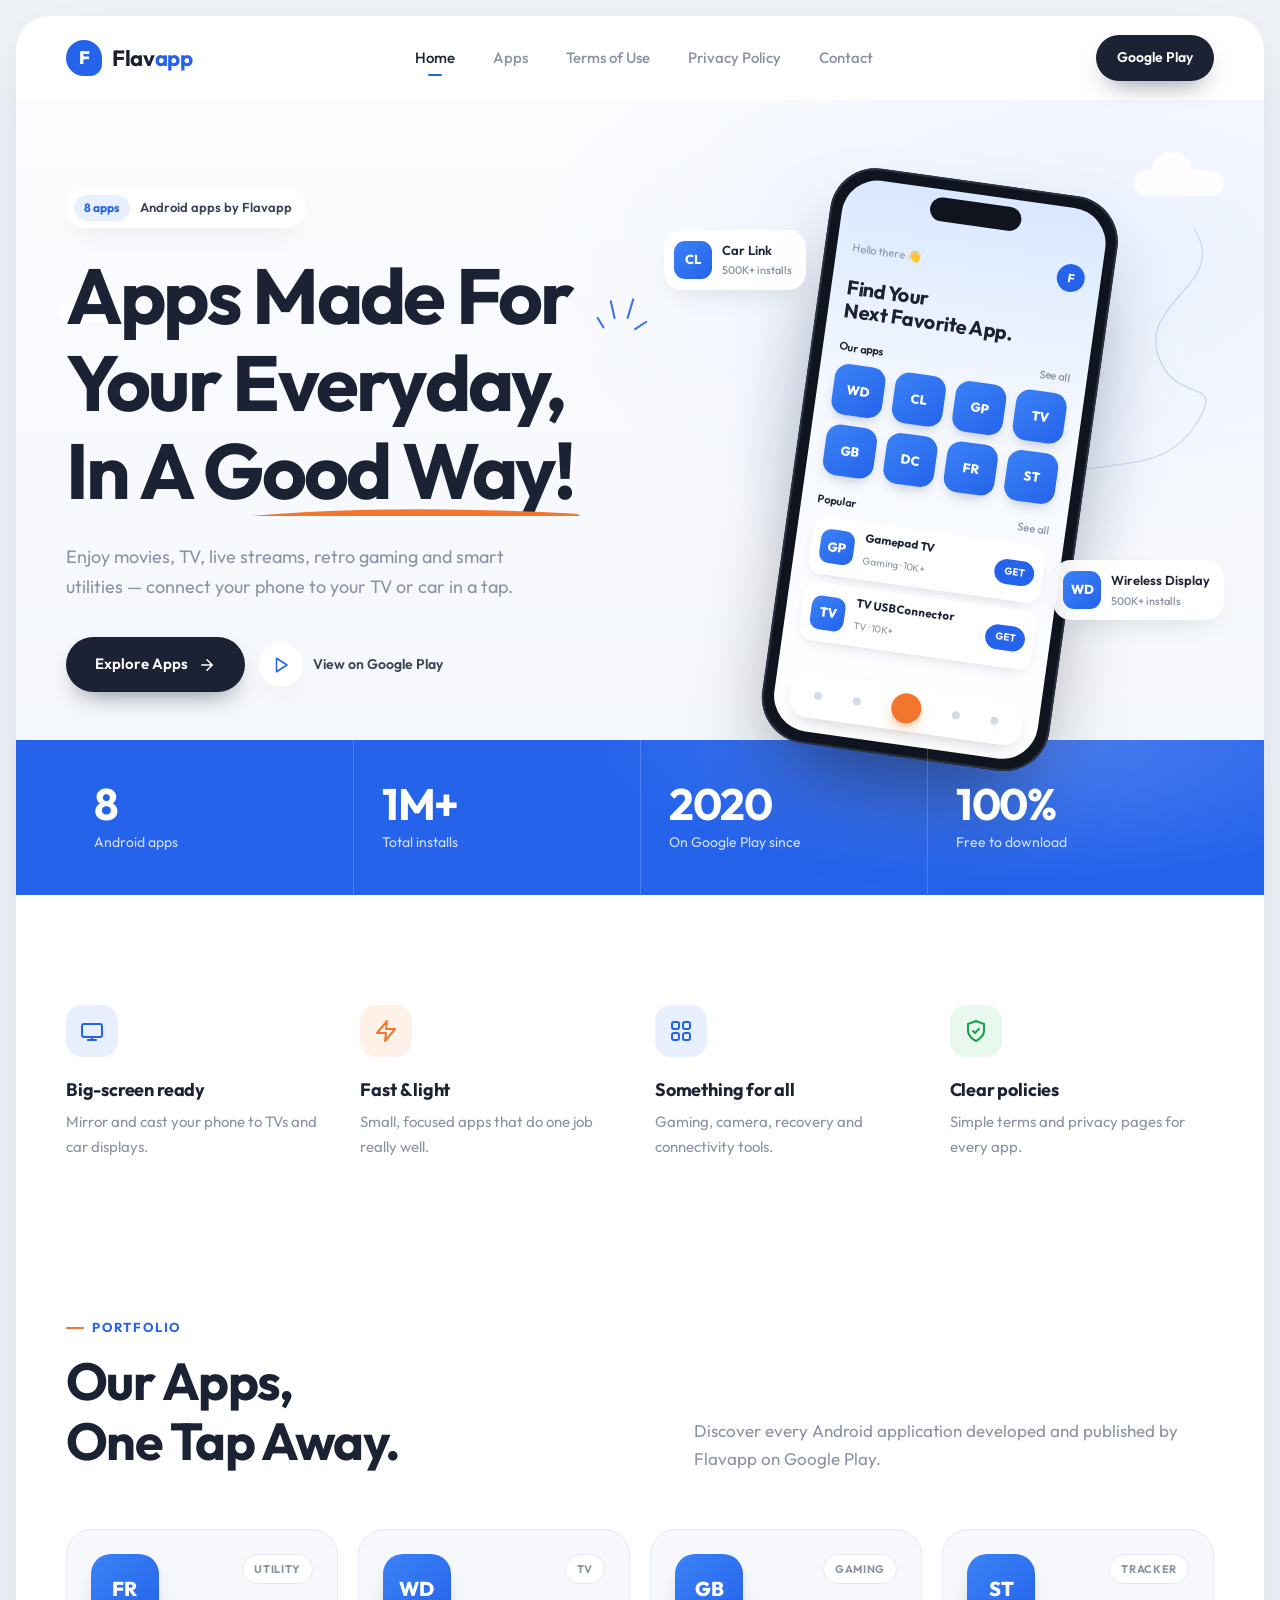
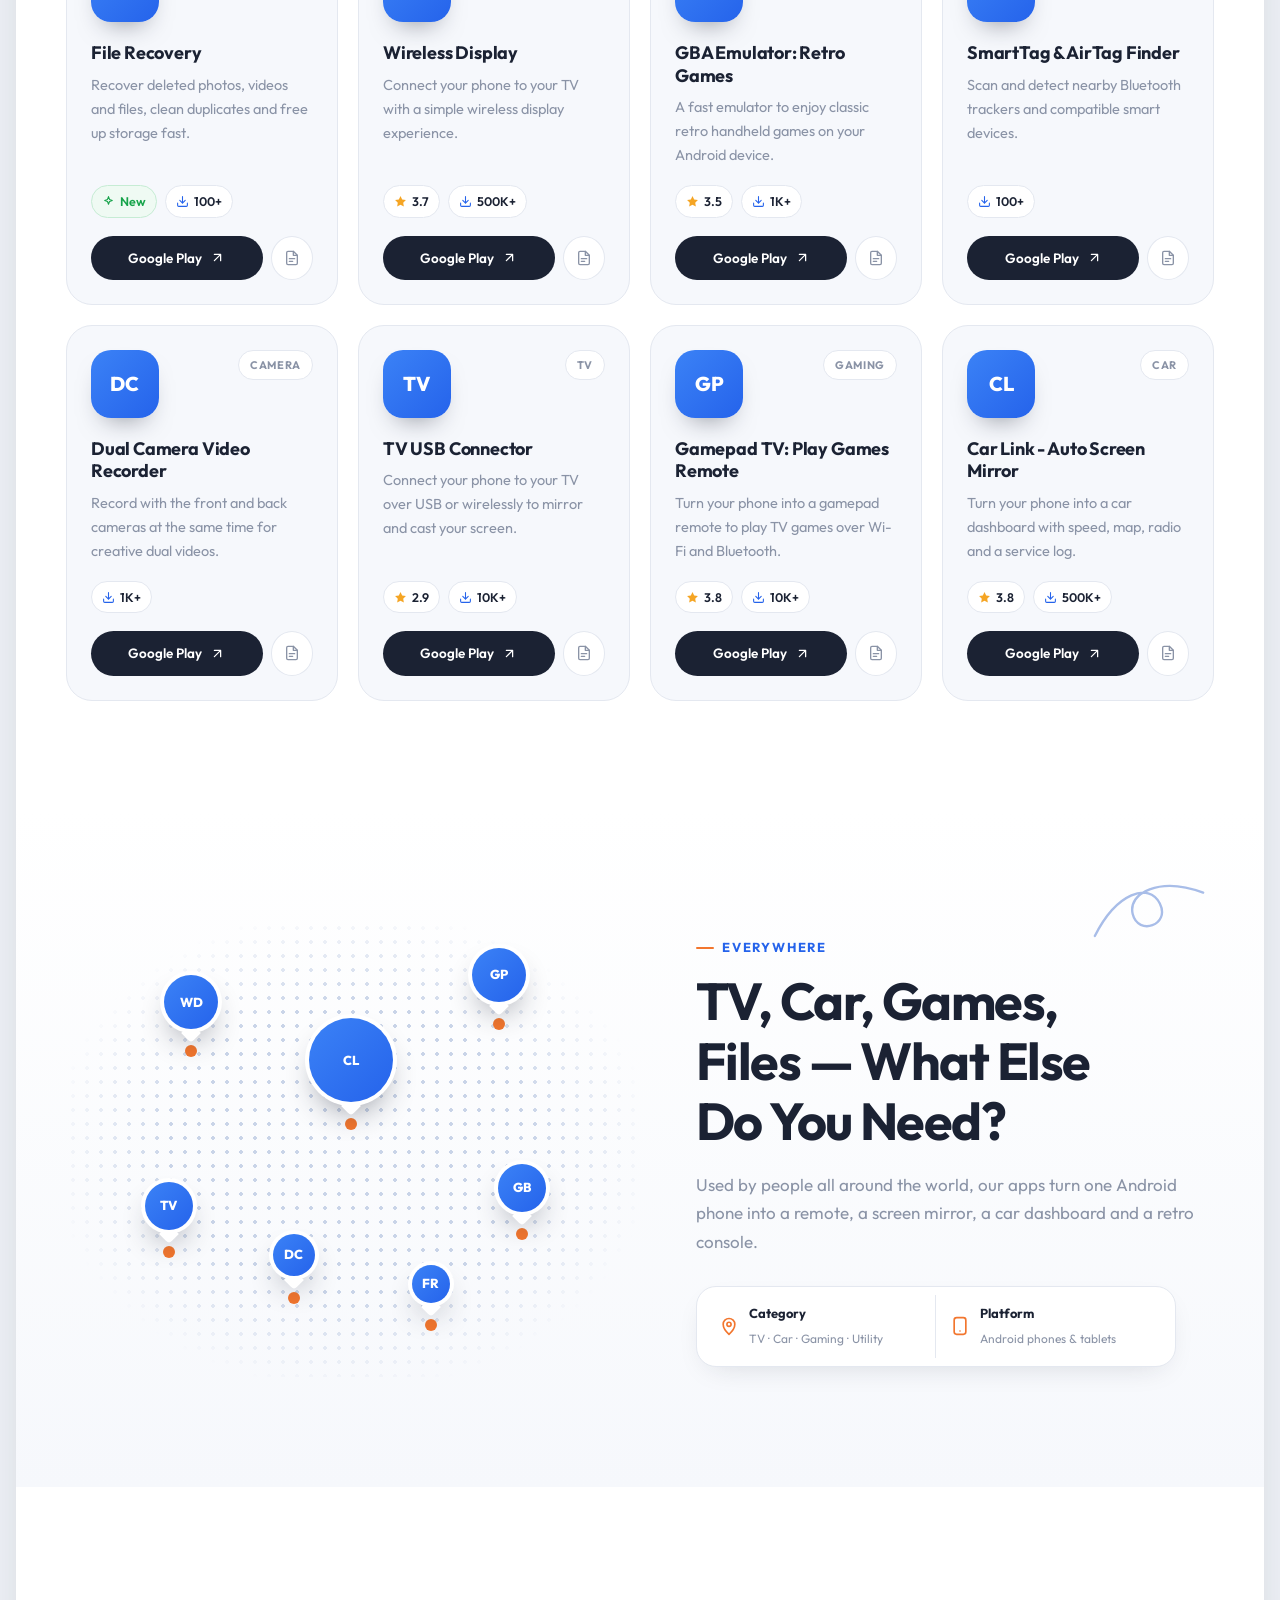
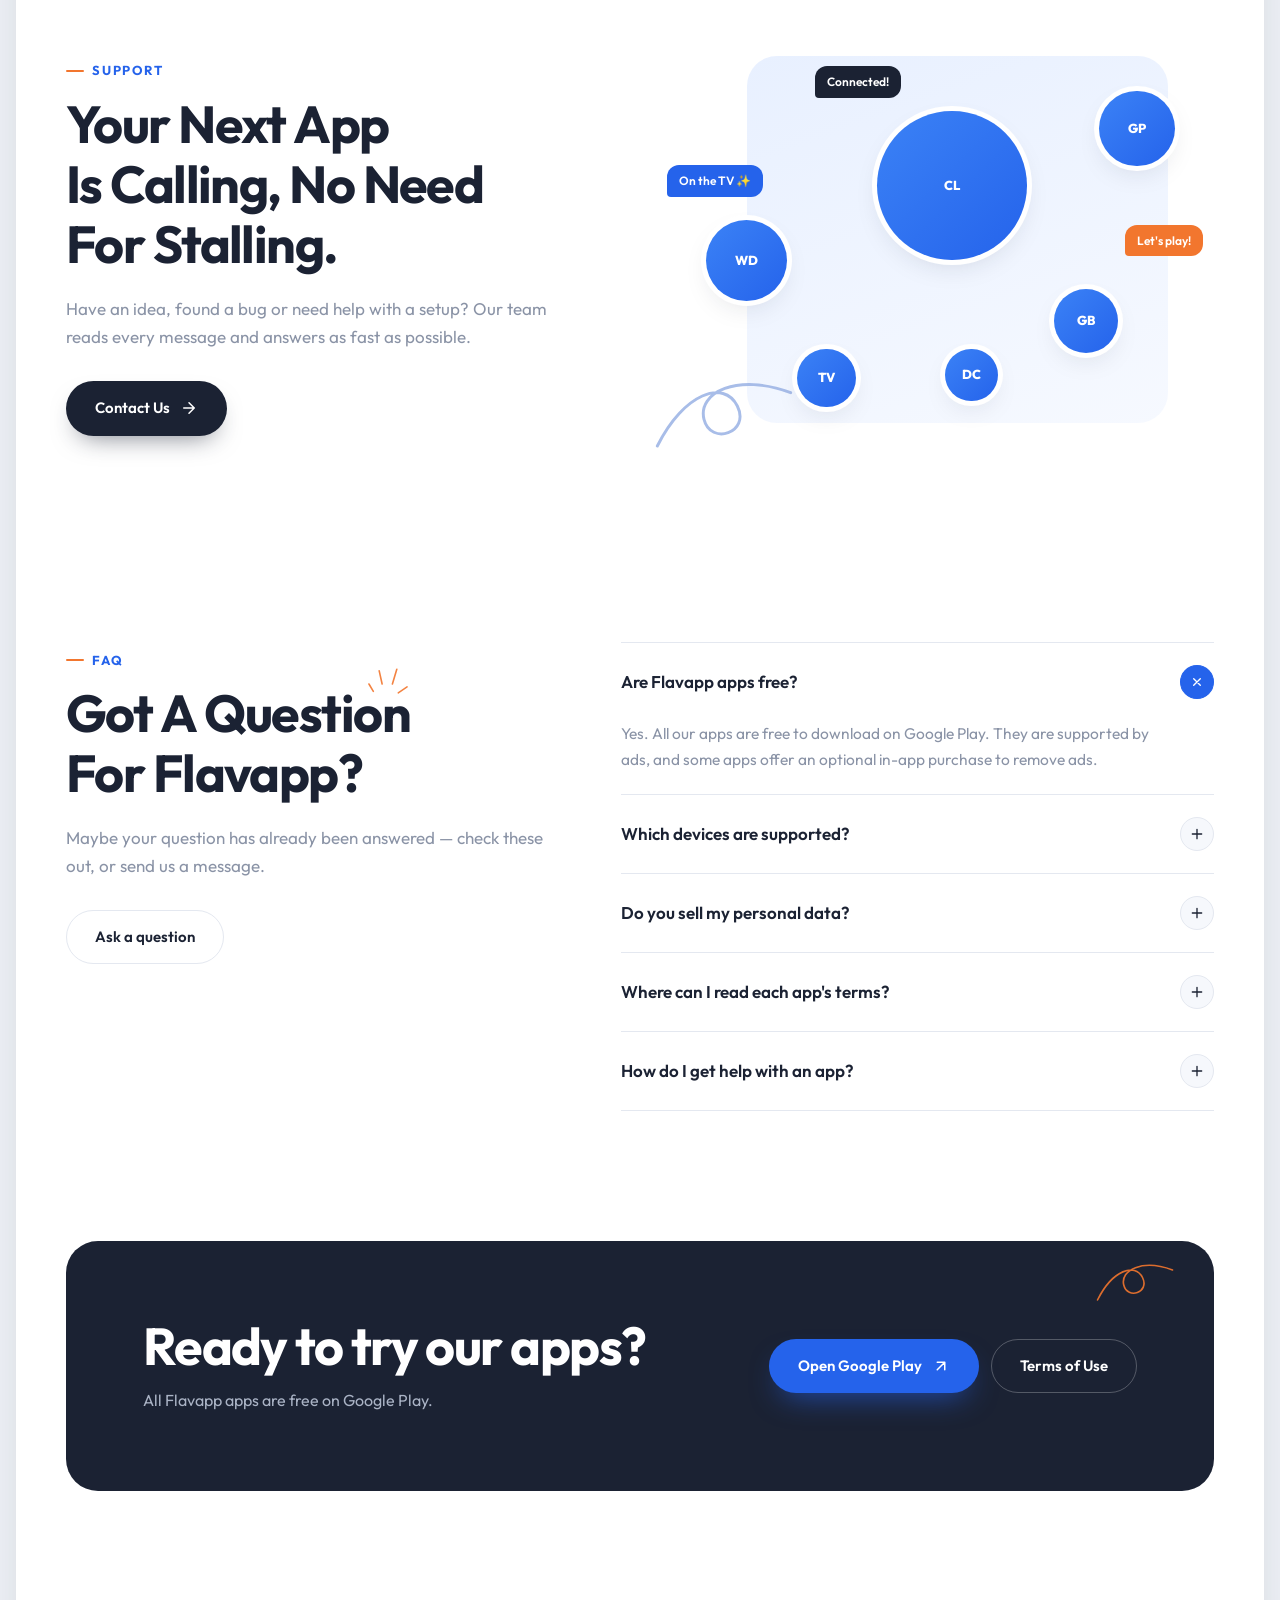
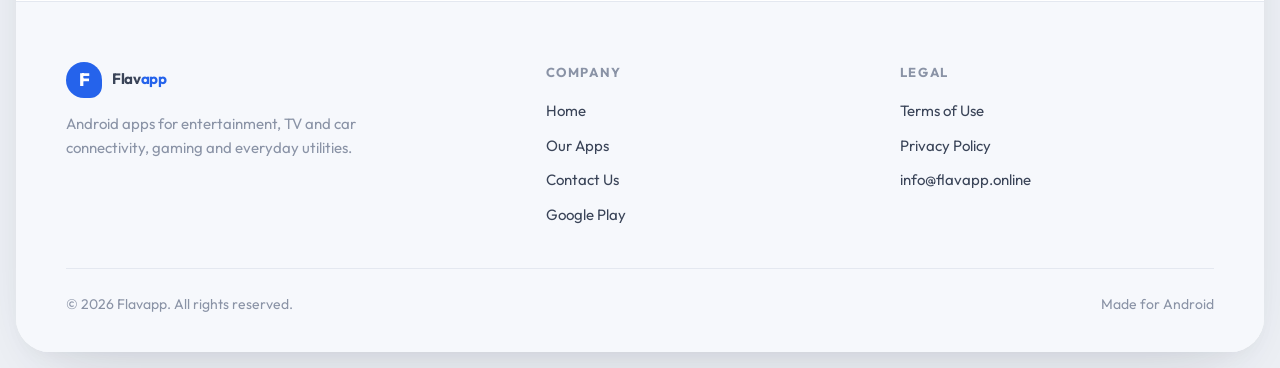
==== commit dc1b44e7: "Add files via upload" ====
--- a/index.html
+++ b/index.html
@@ -3,354 +3,333 @@
 <head>
     <meta charset="UTF-8">
     <meta name="viewport" content="width=device-width, initial-scale=1.0">
-
-    <meta name="description" content="Discover Flavapp Android apps for entertainment, TV connectivity, gaming, utilities and more.">
-    <meta name="theme-color" content="#06080f">
-
+    <meta name="description" content="Discover Flavapp Android apps for entertainment, TV and car connectivity, gaming, utilities and more.">
+    <meta name="theme-color" content="#eef1f6">
     <meta property="og:title" content="Flavapp - Android Apps">
-    <meta property="og:description" content="Discover useful and entertaining Android apps by Flavapp.">
+    <meta property="og:description" content="Discover Flavapp Android apps for entertainment, TV and car connectivity, gaming, utilities and more.">
     <meta property="og:type" content="website">
-
     <title>Flavapp - Android Apps</title>
-
     <link rel="preconnect" href="https://fonts.googleapis.com">
     <link rel="preconnect" href="https://fonts.gstatic.com" crossorigin>
-    <link href="https://fonts.googleapis.com/css2?family=Plus+Jakarta+Sans:wght@400;500;600;700;800&display=swap" rel="stylesheet">
+    <link href="https://fonts.googleapis.com/css2?family=Outfit:wght@400;500;600;700;800&display=swap" rel="stylesheet">
     <link rel="icon" href="favicon.svg" type="image/svg+xml">
     <link rel="icon" href="favicon.ico" sizes="48x48">
     <link rel="icon" href="favicon-192.png" type="image/png" sizes="192x192">
     <link rel="apple-touch-icon" href="apple-touch-icon.png">
     <link rel="stylesheet" href="style.css">
-    <noscript><style>.reveal { opacity: 1; transform: none; }</style></noscript>
+    <noscript><style>.reveal{opacity:1;transform:none;filter:none}.split .ln>span{transform:none}</style></noscript>
 </head>
-
 <body>
-
 <div class="progress"></div>
-<div class="bg" aria-hidden="true">
-    <span class="orb o1"></span>
-    <span class="orb o2"></span>
-    <span class="orb o3"></span>
-</div>
-
-<!-- HEADER -->
+<div class="frame">
+
 <header>
     <div class="container navbar">
-
         <a href="index.html" class="logo" aria-label="Flavapp home">
             <i class="logo-mark">F</i>
             <span>Flav<em>app</em></span>
         </a>
-
-        <button class="menu-btn" aria-label="Toggle menu" aria-expanded="false" aria-controls="nav">
-            <span></span><span></span>
-        </button>
-
         <nav id="nav">
             <ul class="nav-links">
                 <li><a href="index.html" class="active">Home</a></li>
+                <li><a href="index.html#apps">Apps</a></li>
+                <li><a href="terms.html">Terms of Use</a></li>
                 <li><a href="privacy.html">Privacy Policy</a></li>
-                <li><a href="contact.html">Contact Us</a></li>
+                <li><a href="contact.html">Contact</a></li>
             </ul>
         </nav>
-
+        <div class="nav-cta">
+            <a href="https://play.google.com/store/apps/dev?id=8125367806341362231" target="_blank" rel="noopener noreferrer" class="btn btn-dark btn-sm">Google Play</a>
+            <button class="menu-btn" aria-label="Toggle menu" aria-expanded="false" aria-controls="nav"><span></span><span></span></button>
+        </div>
     </div>
 </header>
 
-
 <main>
-
     <!-- HERO -->
     <section class="hero">
-        <div class="container">
-
-            <div class="badge reveal">
-                <span class="dot"></span>
-                Android Apps by Flavapp
-            </div>
-
-            <h1 class="reveal" style="--d:.08s">
-                Apps made for<br>
-                <span class="grad-text">your everyday life.</span>
-            </h1>
-
-            <p class="lead reveal" style="--d:.16s">
-                Flavapp specializes in creating apps to help you enjoy
-                movies, TV shows, live streams, gaming, utilities and
-                more on your Android devices.
-            </p>
-
-            <div class="hero-buttons reveal" style="--d:.24s">
-                <a href="#apps" class="btn btn-primary">
-                    Explore Apps
-                    <svg class="ico" viewBox="0 0 24 24"><path d="M5 12h14M12 5l7 7-7 7"/></svg>
-                </a>
-                <a href="contact.html" class="btn btn-ghost">Contact Us</a>
-            </div>
-
-            <div class="stats reveal" style="--d:.32s">
-                <div class="stat"><b data-count="8">0</b><span>Apps</span></div>
-                <div class="stat"><b>Android</b><span>Platform</span></div>
-                <div class="stat"><b>Google Play</b><span>Available on</span></div>
-            </div>
-
-        </div>
-    </section>
-
-
-    <!-- MARQUEE -->
-    <div class="marquee" aria-hidden="true">
-        <div class="marquee-track">
-            <div class="marquee-group">
-                <span>File Recovery</span>
-                <span>Wireless Display</span>
-                <span>GBA Emulator</span>
-                <span>SmartTag &amp; AirTag Finder</span>
-                <span>Dual Camera</span>
-                <span>TV USB Connector</span>
-                <span>Gamepad TV</span>
-                <span>Car Play Link</span>
-            </div>
-            <div class="marquee-group">
-                <span>File Recovery</span>
-                <span>Wireless Display</span>
-                <span>GBA Emulator</span>
-                <span>SmartTag &amp; AirTag Finder</span>
-                <span>Dual Camera</span>
-                <span>TV USB Connector</span>
-                <span>Gamepad TV</span>
-                <span>Car Play Link</span>
-            </div>
-        </div>
-    </div>
-
+        <div class="cloud c1"></div><div class="cloud c2"></div>
+        <svg class="doodle thin " style="right:2%;top:120px;width:180px;color:#9fb6e6" viewBox="0 0 200 300"><path d="M150 10c40 60-60 80-40 140s80 20 40 80-120 30-140 60"/></svg>
+        <div class="container hero-grid">
+            <div>
+                <div class="kicker reveal"><b>8 apps</b> Android apps by Flavapp</div>
+                <h1 class="split">Apps Made For<br>Your Everyday,<br>In A <span class="scribble">Good Way!<svg viewBox="0 0 200 20" preserveAspectRatio="none"><path d="M3 14C50 6 120 4 197 9"/></svg></span></h1>
+                <svg class="doodle " style="left:46%;top:150px;width:56px" viewBox="0 0 60 60"><path d="M10 40 4 30M22 30l-4-18M36 30l6-20M44 42l12-8"/></svg>
+                <p class="lead reveal" style="--d:.5s">Enjoy movies, TV, live streams, retro gaming and smart utilities — connect your phone to your TV or car in a tap.</p>
+                <div class="hero-buttons reveal" style="--d:.65s">
+                    <a href="#apps" class="btn btn-dark">Explore Apps <svg class="ico" viewBox="0 0 24 24"><path d="M5 12h14M12 5l7 7-7 7"/></svg></a>
+                    <a href="https://play.google.com/store/apps/dev?id=8125367806341362231" target="_blank" rel="noopener noreferrer" class="play-chip"><i><svg class="ico" viewBox="0 0 24 24"><path d="M6 3l14 9-14 9z"/></svg></i>View on Google Play</a>
+                </div>
+            </div>
+
+            <div class="phone-stage reveal" style="--d:.3s">
+                <span class="halo"></span>
+                <div class="float-card f1"><img src="https://play-lh.googleusercontent.com/pyRY_80LpljrxMO7yNGxWHfqV594uqOa-gwVIHZFLTukk56IImIcmmxsyEdJ1bmQp6P-iGRRaLnI1aVJeDZ_=w240-h480" alt="Car Link - Auto Screen Mirror icon" data-fb="CL" loading="lazy" referrerpolicy="no-referrer"><span>Car Link<small>500K+ installs</small></span></div>
+                <div class="float-card f2"><img src="https://play-lh.googleusercontent.com/XWIFPlTg6MKozr5Yi8zRiwq6MYdzIBOjzPLJYwiDFTRws7C6UnlF5HJzpPcDqYEnlGCPKEwLnafrAHgmSAbk=w240-h480" alt="Wireless Display icon" data-fb="WD" loading="lazy" referrerpolicy="no-referrer"><span>Wireless Display<small>500K+ installs</small></span></div>
+                <div class="phone">
+                    <div class="screen">
+                        <div class="screen-top"><span>Hello there 👋</span><i>F</i></div>
+                        <h4>Find Your<br>Next Favorite App.</h4>
+                        <div class="lbl">Our apps <em>See all</em></div>
+                        <div class="screen-apps"><img src="https://play-lh.googleusercontent.com/XWIFPlTg6MKozr5Yi8zRiwq6MYdzIBOjzPLJYwiDFTRws7C6UnlF5HJzpPcDqYEnlGCPKEwLnafrAHgmSAbk=w240-h480" alt="Wireless Display icon" data-fb="WD" loading="lazy" referrerpolicy="no-referrer"><img src="https://play-lh.googleusercontent.com/pyRY_80LpljrxMO7yNGxWHfqV594uqOa-gwVIHZFLTukk56IImIcmmxsyEdJ1bmQp6P-iGRRaLnI1aVJeDZ_=w240-h480" alt="Car Link - Auto Screen Mirror icon" data-fb="CL" loading="lazy" referrerpolicy="no-referrer"><img src="https://play-lh.googleusercontent.com/bpQH0R4CIZzIdH_k_m4ZoC8AAmVhSNTXVYoVFKeUe0LqFA9tXUDTAheEzrqM98WQtdYmVIJh6IJLt8cB5VV0nw=w240-h480" alt="Gamepad TV: Play Games Remote icon" data-fb="GP" loading="lazy" referrerpolicy="no-referrer"><img src="https://play-lh.googleusercontent.com/HdsfU6zqGCJa06eYpCn2OqJcRN2BdIYortrv4IlKGtblDEPNNXdzoUMY05ZH3RaQK8khUBMHrVcWpD1f0X4Q=w240-h480" alt="TV USB Connector icon" data-fb="TV" loading="lazy" referrerpolicy="no-referrer"><img src="https://play-lh.googleusercontent.com/9KuOSr0V_5UF2gg2xsGeL5jzVhGocKluqfA8j6gmwY4C8cK3FC_dXs_2sAbIKZnsuRIZY3awqVmPan9SVR7_sKs=w240-h480" alt="GBA Emulator: Retro Games icon" data-fb="GB" loading="lazy" referrerpolicy="no-referrer"><img src="https://play-lh.googleusercontent.com/XnPPMwku9eeDUklRRRxQpIfdPfrA353XD8jJPiQxTRTPC0tMquWj4rYDbRgSqAJ_gdvgJVT7tGtitbbcYte34Q=w240-h480" alt="Dual Camera Video Recorder icon" data-fb="DC" loading="lazy" referrerpolicy="no-referrer"><img src="https://play-lh.googleusercontent.com/oB10QgAjv2VEmJ6bOcFVEWvep32Bgwd-UcRGYX0dxa5uN5mKoUMszqRyiREvpuzEfRuwDSeXYkyNHFJ2b316ig=w240-h480" alt="File Recovery icon" data-fb="FR" loading="lazy" referrerpolicy="no-referrer"><div class="fb">ST</div></div>
+                        <div class="lbl">Popular <em>See all</em></div>
+                        <div class="screen-row"><img src="https://play-lh.googleusercontent.com/bpQH0R4CIZzIdH_k_m4ZoC8AAmVhSNTXVYoVFKeUe0LqFA9tXUDTAheEzrqM98WQtdYmVIJh6IJLt8cB5VV0nw=w240-h480" alt="Gamepad TV: Play Games Remote icon" data-fb="GP" loading="lazy" referrerpolicy="no-referrer"><span><b>Gamepad TV</b><small>Gaming · 10K+</small></span><span class="get">GET</span></div>
+                        <div class="screen-row"><img src="https://play-lh.googleusercontent.com/HdsfU6zqGCJa06eYpCn2OqJcRN2BdIYortrv4IlKGtblDEPNNXdzoUMY05ZH3RaQK8khUBMHrVcWpD1f0X4Q=w240-h480" alt="TV USB Connector icon" data-fb="TV" loading="lazy" referrerpolicy="no-referrer"><span><b>TV USB Connector</b><small>TV · 10K+</small></span><span class="get">GET</span></div>
+                        <div class="screen-nav"><span></span><span></span><span class="on"></span><span></span><span></span></div>
+                    </div>
+                </div>
+            </div>
+        </div>
+
+        <!-- STATS BAND -->
+        <div class="stats-band">
+            <div class="container stats-grid">
+                <div class="stat reveal"><b data-count="8">0</b><span>Android apps</span></div>
+                <div class="stat reveal" style="--d:.08s"><b data-count="1" data-suffix="M+">0</b><span>Total installs</span></div>
+                <div class="stat reveal" style="--d:.16s"><b>2020</b><span>On Google Play since</span></div>
+                <div class="stat reveal" style="--d:.24s"><b data-count="100" data-suffix="%">0</b><span>Free to download</span></div>
+            </div>
+        </div>
+    </section>
+
+    <!-- BENEFITS -->
+    <section class="section" style="padding-bottom:40px">
+        <div class="container benefits">
+            <div class="benefit reveal"><i><svg class="ico" viewBox="0 0 24 24"><rect x="2" y="5" width="20" height="13" rx="2"/><path d="M8 21h8M12 18v3"/></svg></i><h3>Big-screen ready</h3><p>Mirror and cast your phone to TVs and car displays.</p></div>
+            <div class="benefit reveal" style="--d:.08s"><i><svg class="ico" viewBox="0 0 24 24"><path d="M13 2 3 14h9l-1 8 10-12h-9z"/></svg></i><h3>Fast &amp; light</h3><p>Small, focused apps that do one job really well.</p></div>
+            <div class="benefit reveal" style="--d:.16s"><i><svg class="ico" viewBox="0 0 24 24"><rect x="3" y="3" width="7" height="7" rx="2"/><rect x="14" y="3" width="7" height="7" rx="2"/><rect x="3" y="14" width="7" height="7" rx="2"/><rect x="14" y="14" width="7" height="7" rx="2"/></svg></i><h3>Something for all</h3><p>Gaming, camera, recovery and connectivity tools.</p></div>
+            <div class="benefit reveal" style="--d:.24s"><i><svg class="ico" viewBox="0 0 24 24"><path d="M12 22s8-4 8-10V5l-8-3-8 3v7c0 6 8 10 8 10z"/><path d="m9 12 2 2 4-4"/></svg></i><h3>Clear policies</h3><p>Simple terms and privacy pages for every app.</p></div>
+        </div>
+    </section>
 
     <!-- APPS -->
     <section class="section" id="apps">
         <div class="container">
-
-            <div class="section-header reveal">
-                <span class="eyebrow">Portfolio</span>
-                <h2>Our Apps</h2>
-                <p>Discover the Android applications developed and published by Flavapp.</p>
-            </div>
-
+            <div class="section-head">
+                <div>
+                    <span class="eyebrow reveal">Portfolio</span>
+                    <h2 class="h2 split">Our Apps,<br>One Tap Away.</h2>
+                </div>
+                <p class="sub reveal">Discover every Android application developed and published by Flavapp on Google Play.</p>
+            </div>
             <div class="apps-grid">
-
-                <!-- File Recovery -->
-                <article class="app-card reveal" style="--h:155">
-                    <div class="app-top">
-                        <div class="app-icon">FR</div>
+                <article class="app-card reveal">
+                    <div class="app-top">
+                        <div class="app-icon"><img src="https://play-lh.googleusercontent.com/oB10QgAjv2VEmJ6bOcFVEWvep32Bgwd-UcRGYX0dxa5uN5mKoUMszqRyiREvpuzEfRuwDSeXYkyNHFJ2b316ig=w240-h480" alt="File Recovery icon" data-fb="FR" loading="lazy" referrerpolicy="no-referrer"></div>
                         <span class="tag">Utility</span>
                     </div>
                     <h3>File Recovery</h3>
-                    <p>Recover deleted photos, videos and files, clean duplicate files and help optimize your device storage.</p>
-                    <div class="app-stats">
-                        <span class="stat-pill new"><svg class="ico" width="14" height="14" viewBox="0 0 24 24"><path d="M12 3l1.9 5.1L19 10l-5.1 1.9L12 17l-1.9-5.1L5 10l5.1-1.9z"/></svg>New</span>
-                    </div>
-                    <a class="play-button" href="https://play.google.com/store/apps/details?id=com.filerecoup.datarecovery" target="_blank" rel="noopener noreferrer">
-                        View on Google Play
-                        <svg class="ico" viewBox="0 0 24 24"><path d="M7 17 17 7M7 7h10v10"/></svg>
-                    </a>
-                </article>
-
-                <!-- Wireless Display -->
-                <article class="app-card reveal" style="--h:195">
-                    <div class="app-top">
-                        <div class="app-icon">WD</div>
+                    <p>Recover deleted photos, videos and files, clean duplicates and free up storage fast.</p>
+                    <div class="app-stats"><span class="pill new"><svg class="ico" viewBox="0 0 24 24"><path d="M12 3l1.9 5.1L19 10l-5.1 1.9L12 17l-1.9-5.1L5 10l5.1-1.9z"/></svg>New</span><span class="pill installs"><svg class="ico" viewBox="0 0 24 24"><path d="M21 15v4a2 2 0 0 1-2 2H5a2 2 0 0 1-2-2v-4M7 10l5 5 5-5M12 15V3"/></svg>100+</span></div>
+                    <div class="app-links">
+                        <a class="play-button" href="https://play.google.com/store/apps/details?id=com.filerecoup.datarecovery" target="_blank" rel="noopener noreferrer">Google Play <svg class="ico" viewBox="0 0 24 24"><path d="M7 17 17 7M7 7h10v10"/></svg></a>
+                        <a class="terms-mini" href="terms-file-recovery.html" aria-label="File Recovery terms of use" title="Terms of Use"><svg class="ico" viewBox="0 0 24 24"><path d="M14 2H6a2 2 0 0 0-2 2v16a2 2 0 0 0 2 2h12a2 2 0 0 0 2-2V8z"/><path d="M14 2v6h6M8 13h8M8 17h5"/></svg></a>
+                    </div>
+                </article>
+                <article class="app-card reveal">
+                    <div class="app-top">
+                        <div class="app-icon"><img src="https://play-lh.googleusercontent.com/XWIFPlTg6MKozr5Yi8zRiwq6MYdzIBOjzPLJYwiDFTRws7C6UnlF5HJzpPcDqYEnlGCPKEwLnafrAHgmSAbk=w240-h480" alt="Wireless Display icon" data-fb="WD" loading="lazy" referrerpolicy="no-referrer"></div>
                         <span class="tag">TV</span>
                     </div>
                     <h3>Wireless Display</h3>
                     <p>Connect your phone to your TV with a simple wireless display experience.</p>
-                    <div class="app-stats">
-                        <span class="stat-pill rating"><svg width="14" height="14" viewBox="0 0 24 24"><path d="M12 2l3.09 6.26L22 9.27l-5 4.87 1.18 6.88L12 17.77l-6.18 3.25L7 14.14 2 9.27l6.91-1.01z"/></svg>3.8</span>
-                        <span class="stat-pill installs"><svg class="ico" width="14" height="14" viewBox="0 0 24 24"><path d="M21 15v4a2 2 0 0 1-2 2H5a2 2 0 0 1-2-2v-4M7 10l5 5 5-5M12 15V3"/></svg>500K+ <small>installs</small></span>
-                    </div>
-                    <a class="play-button" href="https://play.google.com/store/apps/details?id=com.WifiDisplay.TV" target="_blank" rel="noopener noreferrer">
-                        View on Google Play
-                        <svg class="ico" viewBox="0 0 24 24"><path d="M7 17 17 7M7 7h10v10"/></svg>
-                    </a>
-                </article>
-
-                <!-- GBA Emulator -->
-                <article class="app-card reveal" style="--h:285">
-                    <div class="app-top">
-                        <div class="app-icon">GB</div>
+                    <div class="app-stats"><span class="pill rating"><svg viewBox="0 0 24 24"><path d="M12 2l3.09 6.26L22 9.27l-5 4.87 1.18 6.88L12 17.77l-6.18 3.25L7 14.14 2 9.27l6.91-1.01z"/></svg>3.7</span><span class="pill installs"><svg class="ico" viewBox="0 0 24 24"><path d="M21 15v4a2 2 0 0 1-2 2H5a2 2 0 0 1-2-2v-4M7 10l5 5 5-5M12 15V3"/></svg>500K+</span></div>
+                    <div class="app-links">
+                        <a class="play-button" href="https://play.google.com/store/apps/details?id=com.WifiDisplay.TV" target="_blank" rel="noopener noreferrer">Google Play <svg class="ico" viewBox="0 0 24 24"><path d="M7 17 17 7M7 7h10v10"/></svg></a>
+                        <a class="terms-mini" href="terms-wireless-display.html" aria-label="Wireless Display terms of use" title="Terms of Use"><svg class="ico" viewBox="0 0 24 24"><path d="M14 2H6a2 2 0 0 0-2 2v16a2 2 0 0 0 2 2h12a2 2 0 0 0 2-2V8z"/><path d="M14 2v6h6M8 13h8M8 17h5"/></svg></a>
+                    </div>
+                </article>
+                <article class="app-card reveal">
+                    <div class="app-top">
+                        <div class="app-icon"><img src="https://play-lh.googleusercontent.com/9KuOSr0V_5UF2gg2xsGeL5jzVhGocKluqfA8j6gmwY4C8cK3FC_dXs_2sAbIKZnsuRIZY3awqVmPan9SVR7_sKs=w240-h480" alt="GBA Emulator: Retro Games icon" data-fb="GB" loading="lazy" referrerpolicy="no-referrer"></div>
                         <span class="tag">Gaming</span>
                     </div>
                     <h3>GBA Emulator: Retro Games</h3>
-                    <p>Enjoy classic GBA and GBC gaming experiences on your Android device.</p>
-                    <div class="app-stats">
-                        <span class="stat-pill rating"><svg width="14" height="14" viewBox="0 0 24 24"><path d="M12 2l3.09 6.26L22 9.27l-5 4.87 1.18 6.88L12 17.77l-6.18 3.25L7 14.14 2 9.27l6.91-1.01z"/></svg>3.2</span>
-                        <span class="stat-pill installs"><svg class="ico" width="14" height="14" viewBox="0 0 24 24"><path d="M21 15v4a2 2 0 0 1-2 2H5a2 2 0 0 1-2-2v-4M7 10l5 5 5-5M12 15V3"/></svg>500+ <small>installs</small></span>
-                    </div>
-                    <a class="play-button" href="https://play.google.com/store/apps/details?id=com.flavapp.gamepad" target="_blank" rel="noopener noreferrer">
-                        View on Google Play
-                        <svg class="ico" viewBox="0 0 24 24"><path d="M7 17 17 7M7 7h10v10"/></svg>
-                    </a>
-                </article>
-
-                <!-- SmartTag -->
-                <article class="app-card reveal" style="--h:20">
-                    <div class="app-top">
-                        <div class="app-icon">ST</div>
+                    <p>A fast emulator to enjoy classic retro handheld games on your Android device.</p>
+                    <div class="app-stats"><span class="pill rating"><svg viewBox="0 0 24 24"><path d="M12 2l3.09 6.26L22 9.27l-5 4.87 1.18 6.88L12 17.77l-6.18 3.25L7 14.14 2 9.27l6.91-1.01z"/></svg>3.5</span><span class="pill installs"><svg class="ico" viewBox="0 0 24 24"><path d="M21 15v4a2 2 0 0 1-2 2H5a2 2 0 0 1-2-2v-4M7 10l5 5 5-5M12 15V3"/></svg>1K+</span></div>
+                    <div class="app-links">
+                        <a class="play-button" href="https://play.google.com/store/apps/details?id=com.flavapp.gamepad" target="_blank" rel="noopener noreferrer">Google Play <svg class="ico" viewBox="0 0 24 24"><path d="M7 17 17 7M7 7h10v10"/></svg></a>
+                        <a class="terms-mini" href="terms-gba-emulator.html" aria-label="GBA Emulator: Retro Games terms of use" title="Terms of Use"><svg class="ico" viewBox="0 0 24 24"><path d="M14 2H6a2 2 0 0 0-2 2v16a2 2 0 0 0 2 2h12a2 2 0 0 0 2-2V8z"/><path d="M14 2v6h6M8 13h8M8 17h5"/></svg></a>
+                    </div>
+                </article>
+                <article class="app-card reveal">
+                    <div class="app-top">
+                        <div class="app-icon"><div class="fb">ST</div></div>
                         <span class="tag">Tracker</span>
                     </div>
                     <h3>SmartTag &amp; AirTag Finder</h3>
                     <p>Scan and detect nearby Bluetooth trackers and compatible smart devices.</p>
-                    <div class="app-stats">
-                        <span class="stat-pill installs"><svg class="ico" width="14" height="14" viewBox="0 0 24 24"><path d="M21 15v4a2 2 0 0 1-2 2H5a2 2 0 0 1-2-2v-4M7 10l5 5 5-5M12 15V3"/></svg>100+ <small>installs</small></span>
-                    </div>
-                    <a class="play-button" href="https://play.google.com/store/apps/details?id=com.flavApp.airTag" target="_blank" rel="noopener noreferrer">
-                        View on Google Play
-                        <svg class="ico" viewBox="0 0 24 24"><path d="M7 17 17 7M7 7h10v10"/></svg>
-                    </a>
-                </article>
-
-                <!-- Dual Camera -->
-                <article class="app-card reveal" style="--h:330">
-                    <div class="app-top">
-                        <div class="app-icon">DC</div>
+                    <div class="app-stats"><span class="pill installs"><svg class="ico" viewBox="0 0 24 24"><path d="M21 15v4a2 2 0 0 1-2 2H5a2 2 0 0 1-2-2v-4M7 10l5 5 5-5M12 15V3"/></svg>100+</span></div>
+                    <div class="app-links">
+                        <a class="play-button" href="https://play.google.com/store/apps/details?id=com.flavApp.airTag" target="_blank" rel="noopener noreferrer">Google Play <svg class="ico" viewBox="0 0 24 24"><path d="M7 17 17 7M7 7h10v10"/></svg></a>
+                        <a class="terms-mini" href="terms-smarttag-finder.html" aria-label="SmartTag &amp; AirTag Finder terms of use" title="Terms of Use"><svg class="ico" viewBox="0 0 24 24"><path d="M14 2H6a2 2 0 0 0-2 2v16a2 2 0 0 0 2 2h12a2 2 0 0 0 2-2V8z"/><path d="M14 2v6h6M8 13h8M8 17h5"/></svg></a>
+                    </div>
+                </article>
+                <article class="app-card reveal">
+                    <div class="app-top">
+                        <div class="app-icon"><img src="https://play-lh.googleusercontent.com/XnPPMwku9eeDUklRRRxQpIfdPfrA353XD8jJPiQxTRTPC0tMquWj4rYDbRgSqAJ_gdvgJVT7tGtitbbcYte34Q=w240-h480" alt="Dual Camera Video Recorder icon" data-fb="DC" loading="lazy" referrerpolicy="no-referrer"></div>
                         <span class="tag">Camera</span>
                     </div>
                     <h3>Dual Camera Video Recorder</h3>
-                    <p>Record using multiple cameras simultaneously and create videos from different perspectives.</p>
-                    <div class="app-stats">
-                        <span class="stat-pill installs"><svg class="ico" width="14" height="14" viewBox="0 0 24 24"><path d="M21 15v4a2 2 0 0 1-2 2H5a2 2 0 0 1-2-2v-4M7 10l5 5 5-5M12 15V3"/></svg>500+ <small>installs</small></span>
-                    </div>
-                    <a class="play-button" href="https://play.google.com/store/apps/details?id=com.flap.camera" target="_blank" rel="noopener noreferrer">
-                        View on Google Play
-                        <svg class="ico" viewBox="0 0 24 24"><path d="M7 17 17 7M7 7h10v10"/></svg>
-                    </a>
-                </article>
-
-                <!-- TV USB Connector -->
-                <article class="app-card reveal" style="--h:235">
-                    <div class="app-top">
-                        <div class="app-icon">TV</div>
+                    <p>Record with the front and back cameras at the same time for creative dual videos.</p>
+                    <div class="app-stats"><span class="pill installs"><svg class="ico" viewBox="0 0 24 24"><path d="M21 15v4a2 2 0 0 1-2 2H5a2 2 0 0 1-2-2v-4M7 10l5 5 5-5M12 15V3"/></svg>1K+</span></div>
+                    <div class="app-links">
+                        <a class="play-button" href="https://play.google.com/store/apps/details?id=com.flap.camera" target="_blank" rel="noopener noreferrer">Google Play <svg class="ico" viewBox="0 0 24 24"><path d="M7 17 17 7M7 7h10v10"/></svg></a>
+                        <a class="terms-mini" href="terms-dual-camera.html" aria-label="Dual Camera Video Recorder terms of use" title="Terms of Use"><svg class="ico" viewBox="0 0 24 24"><path d="M14 2H6a2 2 0 0 0-2 2v16a2 2 0 0 0 2 2h12a2 2 0 0 0 2-2V8z"/><path d="M14 2v6h6M8 13h8M8 17h5"/></svg></a>
+                    </div>
+                </article>
+                <article class="app-card reveal">
+                    <div class="app-top">
+                        <div class="app-icon"><img src="https://play-lh.googleusercontent.com/HdsfU6zqGCJa06eYpCn2OqJcRN2BdIYortrv4IlKGtblDEPNNXdzoUMY05ZH3RaQK8khUBMHrVcWpD1f0X4Q=w240-h480" alt="TV USB Connector icon" data-fb="TV" loading="lazy" referrerpolicy="no-referrer"></div>
                         <span class="tag">TV</span>
                     </div>
                     <h3>TV USB Connector</h3>
-                    <p>A utility designed to help connect and use compatible USB devices with your TV.</p>
-                    <div class="app-stats">
-                        <span class="stat-pill rating"><svg width="14" height="14" viewBox="0 0 24 24"><path d="M12 2l3.09 6.26L22 9.27l-5 4.87 1.18 6.88L12 17.77l-6.18 3.25L7 14.14 2 9.27l6.91-1.01z"/></svg>2.8</span>
-                        <span class="stat-pill installs"><svg class="ico" width="14" height="14" viewBox="0 0 24 24"><path d="M21 15v4a2 2 0 0 1-2 2H5a2 2 0 0 1-2-2v-4M7 10l5 5 5-5M12 15V3"/></svg>10K+ <small>installs</small></span>
-                    </div>
-                    <a class="play-button" href="https://play.google.com/store/apps/details?id=com.tvusbconnector.hdmi" target="_blank" rel="noopener noreferrer">
-                        View on Google Play
-                        <svg class="ico" viewBox="0 0 24 24"><path d="M7 17 17 7M7 7h10v10"/></svg>
-                    </a>
-                </article>
-
-                <!-- Gamepad TV -->
-                <article class="app-card reveal" style="--h:45">
-                    <div class="app-top">
-                        <div class="app-icon">GP</div>
+                    <p>Connect your phone to your TV over USB or wirelessly to mirror and cast your screen.</p>
+                    <div class="app-stats"><span class="pill rating"><svg viewBox="0 0 24 24"><path d="M12 2l3.09 6.26L22 9.27l-5 4.87 1.18 6.88L12 17.77l-6.18 3.25L7 14.14 2 9.27l6.91-1.01z"/></svg>2.9</span><span class="pill installs"><svg class="ico" viewBox="0 0 24 24"><path d="M21 15v4a2 2 0 0 1-2 2H5a2 2 0 0 1-2-2v-4M7 10l5 5 5-5M12 15V3"/></svg>10K+</span></div>
+                    <div class="app-links">
+                        <a class="play-button" href="https://play.google.com/store/apps/details?id=com.tvusbconnector.hdmi" target="_blank" rel="noopener noreferrer">Google Play <svg class="ico" viewBox="0 0 24 24"><path d="M7 17 17 7M7 7h10v10"/></svg></a>
+                        <a class="terms-mini" href="terms-tv-usb-connector.html" aria-label="TV USB Connector terms of use" title="Terms of Use"><svg class="ico" viewBox="0 0 24 24"><path d="M14 2H6a2 2 0 0 0-2 2v16a2 2 0 0 0 2 2h12a2 2 0 0 0 2-2V8z"/><path d="M14 2v6h6M8 13h8M8 17h5"/></svg></a>
+                    </div>
+                </article>
+                <article class="app-card reveal">
+                    <div class="app-top">
+                        <div class="app-icon"><img src="https://play-lh.googleusercontent.com/bpQH0R4CIZzIdH_k_m4ZoC8AAmVhSNTXVYoVFKeUe0LqFA9tXUDTAheEzrqM98WQtdYmVIJh6IJLt8cB5VV0nw=w240-h480" alt="Gamepad TV: Play Games Remote icon" data-fb="GP" loading="lazy" referrerpolicy="no-referrer"></div>
                         <span class="tag">Gaming</span>
                     </div>
                     <h3>Gamepad TV: Play Games Remote</h3>
-                    <p>Turn your Android device into a convenient game controller for compatible TV gaming setups.</p>
-                    <div class="app-stats">
-                        <span class="stat-pill rating"><svg width="14" height="14" viewBox="0 0 24 24"><path d="M12 2l3.09 6.26L22 9.27l-5 4.87 1.18 6.88L12 17.77l-6.18 3.25L7 14.14 2 9.27l6.91-1.01z"/></svg>3.8</span>
-                        <span class="stat-pill installs"><svg class="ico" width="14" height="14" viewBox="0 0 24 24"><path d="M21 15v4a2 2 0 0 1-2 2H5a2 2 0 0 1-2-2v-4M7 10l5 5 5-5M12 15V3"/></svg>10K+ <small>installs</small></span>
-                    </div>
-                    <a class="play-button" href="https://play.google.com/store/apps/details?id=com.gamepadremote.tv" target="_blank" rel="noopener noreferrer">
-                        View on Google Play
-                        <svg class="ico" viewBox="0 0 24 24"><path d="M7 17 17 7M7 7h10v10"/></svg>
-                    </a>
-                </article>
-
-                <!-- Car Play Link -->
-                <article class="app-card reveal" style="--h:170">
-                    <div class="app-top">
-                        <div class="app-icon">CP</div>
+                    <p>Turn your phone into a gamepad remote to play TV games over Wi-Fi and Bluetooth.</p>
+                    <div class="app-stats"><span class="pill rating"><svg viewBox="0 0 24 24"><path d="M12 2l3.09 6.26L22 9.27l-5 4.87 1.18 6.88L12 17.77l-6.18 3.25L7 14.14 2 9.27l6.91-1.01z"/></svg>3.8</span><span class="pill installs"><svg class="ico" viewBox="0 0 24 24"><path d="M21 15v4a2 2 0 0 1-2 2H5a2 2 0 0 1-2-2v-4M7 10l5 5 5-5M12 15V3"/></svg>10K+</span></div>
+                    <div class="app-links">
+                        <a class="play-button" href="https://play.google.com/store/apps/details?id=com.gamepadremote.tv" target="_blank" rel="noopener noreferrer">Google Play <svg class="ico" viewBox="0 0 24 24"><path d="M7 17 17 7M7 7h10v10"/></svg></a>
+                        <a class="terms-mini" href="terms-gamepad-tv.html" aria-label="Gamepad TV: Play Games Remote terms of use" title="Terms of Use"><svg class="ico" viewBox="0 0 24 24"><path d="M14 2H6a2 2 0 0 0-2 2v16a2 2 0 0 0 2 2h12a2 2 0 0 0 2-2V8z"/><path d="M14 2v6h6M8 13h8M8 17h5"/></svg></a>
+                    </div>
+                </article>
+                <article class="app-card reveal">
+                    <div class="app-top">
+                        <div class="app-icon"><img src="https://play-lh.googleusercontent.com/pyRY_80LpljrxMO7yNGxWHfqV594uqOa-gwVIHZFLTukk56IImIcmmxsyEdJ1bmQp6P-iGRRaLnI1aVJeDZ_=w240-h480" alt="Car Link - Auto Screen Mirror icon" data-fb="CL" loading="lazy" referrerpolicy="no-referrer"></div>
                         <span class="tag">Car</span>
                     </div>
-                    <h3>Car Play Link</h3>
-                    <p>A connectivity application designed for compatible car and phone setups.</p>
-                    <div class="app-stats">
-                        <span class="stat-pill rating"><svg width="14" height="14" viewBox="0 0 24 24"><path d="M12 2l3.09 6.26L22 9.27l-5 4.87 1.18 6.88L12 17.77l-6.18 3.25L7 14.14 2 9.27l6.91-1.01z"/></svg>4.7</span>
-                        <span class="stat-pill installs"><svg class="ico" width="14" height="14" viewBox="0 0 24 24"><path d="M21 15v4a2 2 0 0 1-2 2H5a2 2 0 0 1-2-2v-4M7 10l5 5 5-5M12 15V3"/></svg>500K+ <small>installs</small></span>
-                    </div>
-                    <a class="play-button" href="https://play.google.com/store/apps/details?id=com.mirror.car" target="_blank" rel="noopener noreferrer">
-                        View on Google Play
-                        <svg class="ico" viewBox="0 0 24 24"><path d="M7 17 17 7M7 7h10v10"/></svg>
-                    </a>
-                </article>
-
-            </div>
-        </div>
-    </section>
-
-
-    <!-- ABOUT -->
-    <section class="section" style="padding-top:20px">
-        <div class="container">
-            <div class="about-panel reveal">
-
-                <div>
-                    <span class="eyebrow">About</span>
-                    <h2>About Flavapp</h2>
-                    <p>
-                        Flavapp specializes in creating Android apps designed to help
-                        users enjoy movies, TV shows, live streams, gaming, connectivity
-                        tools and useful mobile utilities.
-                    </p>
-                </div>
-
-                <div class="features">
-                    <div class="feature">
-                        <i><svg class="ico" viewBox="0 0 24 24"><rect x="2" y="2" width="20" height="20" rx="2.18"/><path d="M7 2v20M17 2v20M2 12h20M2 7h5M2 17h5M17 17h5M17 7h5"/></svg></i>
-                        <div><b>Entertainment</b><small>Movies, TV shows, live streams and gaming</small></div>
-                    </div>
-                    <div class="feature">
-                        <i><svg class="ico" viewBox="0 0 24 24"><path d="M2 16.1A5 5 0 0 1 5.9 20M2 12.05A9 9 0 0 1 9.95 20M2 8V6a2 2 0 0 1 2-2h16a2 2 0 0 1 2 2v12a2 2 0 0 1-2 2h-6"/><line x1="2" y1="20" x2="2.01" y2="20"/></svg></i>
-                        <div><b>Connectivity</b><small>Phone, TV and car connection tools</small></div>
-                    </div>
-                    <div class="feature">
-                        <i><svg class="ico" viewBox="0 0 24 24"><path d="M14.7 6.3a1 1 0 0 0 0 1.4l1.6 1.6a1 1 0 0 0 1.4 0l3.77-3.77a6 6 0 0 1-7.94 7.94l-6.91 6.91a2.12 2.12 0 0 1-3-3l6.91-6.91a6 6 0 0 1 7.94-7.94l-3.76 3.76z"/></svg></i>
-                        <div><b>Utilities</b><small>Useful everyday mobile tools</small></div>
-                    </div>
-                </div>
-
-            </div>
-        </div>
-    </section>
-
-
-    <!-- SUPPORT -->
+                    <h3>Car Link - Auto Screen Mirror</h3>
+                    <p>Turn your phone into a car dashboard with speed, map, radio and a service log.</p>
+                    <div class="app-stats"><span class="pill rating"><svg viewBox="0 0 24 24"><path d="M12 2l3.09 6.26L22 9.27l-5 4.87 1.18 6.88L12 17.77l-6.18 3.25L7 14.14 2 9.27l6.91-1.01z"/></svg>3.8</span><span class="pill installs"><svg class="ico" viewBox="0 0 24 24"><path d="M21 15v4a2 2 0 0 1-2 2H5a2 2 0 0 1-2-2v-4M7 10l5 5 5-5M12 15V3"/></svg>500K+</span></div>
+                    <div class="app-links">
+                        <a class="play-button" href="https://play.google.com/store/apps/details?id=com.mirror.car" target="_blank" rel="noopener noreferrer">Google Play <svg class="ico" viewBox="0 0 24 24"><path d="M7 17 17 7M7 7h10v10"/></svg></a>
+                        <a class="terms-mini" href="terms-car-link.html" aria-label="Car Link - Auto Screen Mirror terms of use" title="Terms of Use"><svg class="ico" viewBox="0 0 24 24"><path d="M14 2H6a2 2 0 0 0-2 2v16a2 2 0 0 0 2 2h12a2 2 0 0 0 2-2V8z"/><path d="M14 2v6h6M8 13h8M8 17h5"/></svg></a>
+                    </div>
+                </article>
+            </div>
+        </div>
+    </section>
+
+    <!-- MAP -->
+    <section class="section" style="background:linear-gradient(180deg,#fff,#f6f8fc)">
+        <svg class="doodle " style="right:4%;top:60px;width:130px;color:#9fb6e6" viewBox="0 0 120 80"><path d="M10 60c20-40 50-50 60-30s-20 30-25 10S70 5 110 20"/></svg>
+        <div class="container split-grid">
+            <div class="map-wrap reveal">
+                <div class="map"></div>
+                <a class="pin" href="https://play.google.com/store/apps/details?id=com.mirror.car" target="_blank" rel="noopener noreferrer" style="left:50%;top:46%;--s:92px"><span class="bubble"><img src="https://play-lh.googleusercontent.com/pyRY_80LpljrxMO7yNGxWHfqV594uqOa-gwVIHZFLTukk56IImIcmmxsyEdJ1bmQp6P-iGRRaLnI1aVJeDZ_=w240-h480" alt="Car Link - Auto Screen Mirror icon" data-fb="CL" loading="lazy" referrerpolicy="no-referrer"></span><span class="dot"></span><span class="name">Car Link - Auto Screen Mirror</span></a><a class="pin" href="https://play.google.com/store/apps/details?id=com.WifiDisplay.TV" target="_blank" rel="noopener noreferrer" style="left:22%;top:30%;--s:62px"><span class="bubble"><img src="https://play-lh.googleusercontent.com/XWIFPlTg6MKozr5Yi8zRiwq6MYdzIBOjzPLJYwiDFTRws7C6UnlF5HJzpPcDqYEnlGCPKEwLnafrAHgmSAbk=w240-h480" alt="Wireless Display icon" data-fb="WD" loading="lazy" referrerpolicy="no-referrer"></span><span class="dot"></span><span class="name">Wireless Display</span></a><a class="pin" href="https://play.google.com/store/apps/details?id=com.gamepadremote.tv" target="_blank" rel="noopener noreferrer" style="left:76%;top:24%;--s:62px"><span class="bubble"><img src="https://play-lh.googleusercontent.com/bpQH0R4CIZzIdH_k_m4ZoC8AAmVhSNTXVYoVFKeUe0LqFA9tXUDTAheEzrqM98WQtdYmVIJh6IJLt8cB5VV0nw=w240-h480" alt="Gamepad TV: Play Games Remote icon" data-fb="GP" loading="lazy" referrerpolicy="no-referrer"></span><span class="dot"></span><span class="name">Gamepad TV: Play Games Remote</span></a><a class="pin" href="https://play.google.com/store/apps/details?id=com.tvusbconnector.hdmi" target="_blank" rel="noopener noreferrer" style="left:18%;top:74%;--s:56px"><span class="bubble"><img src="https://play-lh.googleusercontent.com/HdsfU6zqGCJa06eYpCn2OqJcRN2BdIYortrv4IlKGtblDEPNNXdzoUMY05ZH3RaQK8khUBMHrVcWpD1f0X4Q=w240-h480" alt="TV USB Connector icon" data-fb="TV" loading="lazy" referrerpolicy="no-referrer"></span><span class="dot"></span><span class="name">TV USB Connector</span></a><a class="pin" href="https://play.google.com/store/apps/details?id=com.flavapp.gamepad" target="_blank" rel="noopener noreferrer" style="left:80%;top:70%;--s:56px"><span class="bubble"><img src="https://play-lh.googleusercontent.com/9KuOSr0V_5UF2gg2xsGeL5jzVhGocKluqfA8j6gmwY4C8cK3FC_dXs_2sAbIKZnsuRIZY3awqVmPan9SVR7_sKs=w240-h480" alt="GBA Emulator: Retro Games icon" data-fb="GB" loading="lazy" referrerpolicy="no-referrer"></span><span class="dot"></span><span class="name">GBA Emulator: Retro Games</span></a><a class="pin" href="https://play.google.com/store/apps/details?id=com.flap.camera" target="_blank" rel="noopener noreferrer" style="left:40%;top:84%;--s:50px"><span class="bubble"><img src="https://play-lh.googleusercontent.com/XnPPMwku9eeDUklRRRxQpIfdPfrA353XD8jJPiQxTRTPC0tMquWj4rYDbRgSqAJ_gdvgJVT7tGtitbbcYte34Q=w240-h480" alt="Dual Camera Video Recorder icon" data-fb="DC" loading="lazy" referrerpolicy="no-referrer"></span><span class="dot"></span><span class="name">Dual Camera Video Recorder</span></a><a class="pin" href="https://play.google.com/store/apps/details?id=com.filerecoup.datarecovery" target="_blank" rel="noopener noreferrer" style="left:64%;top:90%;--s:46px"><span class="bubble"><img src="https://play-lh.googleusercontent.com/oB10QgAjv2VEmJ6bOcFVEWvep32Bgwd-UcRGYX0dxa5uN5mKoUMszqRyiREvpuzEfRuwDSeXYkyNHFJ2b316ig=w240-h480" alt="File Recovery icon" data-fb="FR" loading="lazy" referrerpolicy="no-referrer"></span><span class="dot"></span><span class="name">File Recovery</span></a>
+            </div>
+            <div>
+                <span class="eyebrow reveal">Everywhere</span>
+                <h2 class="h2 split">TV, Car, Games,<br>Files — What Else<br>Do You Need?</h2>
+                <p class="sub reveal" style="margin-top:18px">Used by people all around the world, our apps turn one Android phone into a remote, a screen mirror, a car dashboard and a retro console.</p>
+                <div class="search-bar reveal">
+                    <div><svg class="ico" viewBox="0 0 24 24"><path d="M12 22s7-6.2 7-12a7 7 0 1 0-14 0c0 5.8 7 12 7 12z"/><circle cx="12" cy="10" r="2.5"/></svg><span><b>Category</b><small>TV · Car · Gaming · Utility</small></span></div>
+                    <div><svg class="ico" viewBox="0 0 24 24"><rect x="5" y="2" width="14" height="20" rx="3"/><path d="M12 18h.01"/></svg><span><b>Platform</b><small>Android phones &amp; tablets</small></span></div>
+                </div>
+            </div>
+        </div>
+    </section>
+
+    <!-- COMMUNITY -->
+    <section class="section">
+        <div class="container split-grid rev">
+            <div>
+                <span class="eyebrow reveal">Support</span>
+                <h2 class="h2 split">Your Next App<br>Is Calling, No Need<br>For Stalling.</h2>
+                <p class="sub reveal" style="margin:18px 0 30px">Have an idea, found a bug or need help with a setup? Our team reads every message and answers as fast as possible.</p>
+                <a href="contact.html" class="btn btn-dark reveal">Contact Us <svg class="ico" viewBox="0 0 24 24"><path d="M5 12h14M12 5l7 7-7 7"/></svg></a>
+            </div>
+            <div class="bubbles reveal">
+                <div class="panel"></div>
+                <svg class="doodle " style="left:0;bottom:4%;width:160px;color:#9fb6e6" viewBox="0 0 120 80"><path d="M10 60c20-40 50-50 60-30s-20 30-25 10S70 5 110 20"/></svg>
+                <span class="av" style="width:28%;aspect-ratio:1;left:40%;top:22%"><img src="https://play-lh.googleusercontent.com/pyRY_80LpljrxMO7yNGxWHfqV594uqOa-gwVIHZFLTukk56IImIcmmxsyEdJ1bmQp6P-iGRRaLnI1aVJeDZ_=w240-h480" alt="Car Link - Auto Screen Mirror icon" data-fb="CL" loading="lazy" referrerpolicy="no-referrer"></span>
+                <span class="say" style="left:30%;top:14%">Connected!</span>
+                <span class="av" style="width:16%;aspect-ratio:1;left:10%;top:44%;animation-delay:-2s"><img src="https://play-lh.googleusercontent.com/XWIFPlTg6MKozr5Yi8zRiwq6MYdzIBOjzPLJYwiDFTRws7C6UnlF5HJzpPcDqYEnlGCPKEwLnafrAHgmSAbk=w240-h480" alt="Wireless Display icon" data-fb="WD" loading="lazy" referrerpolicy="no-referrer"></span>
+                <span class="av" style="width:15%;aspect-ratio:1;right:6%;top:18%;animation-delay:-3s"><img src="https://play-lh.googleusercontent.com/bpQH0R4CIZzIdH_k_m4ZoC8AAmVhSNTXVYoVFKeUe0LqFA9tXUDTAheEzrqM98WQtdYmVIJh6IJLt8cB5VV0nw=w240-h480" alt="Gamepad TV: Play Games Remote icon" data-fb="GP" loading="lazy" referrerpolicy="no-referrer"></span>
+                <span class="say orange" style="right:2%;top:46%;animation-delay:-1s">Let's play!</span>
+                <span class="av" style="width:13%;aspect-ratio:1;right:16%;top:58%;animation-delay:-4s"><img src="https://play-lh.googleusercontent.com/9KuOSr0V_5UF2gg2xsGeL5jzVhGocKluqfA8j6gmwY4C8cK3FC_dXs_2sAbIKZnsuRIZY3awqVmPan9SVR7_sKs=w240-h480" alt="GBA Emulator: Retro Games icon" data-fb="GB" loading="lazy" referrerpolicy="no-referrer"></span>
+                <span class="av" style="width:12%;aspect-ratio:1;left:26%;top:70%;animation-delay:-1.5s"><img src="https://play-lh.googleusercontent.com/HdsfU6zqGCJa06eYpCn2OqJcRN2BdIYortrv4IlKGtblDEPNNXdzoUMY05ZH3RaQK8khUBMHrVcWpD1f0X4Q=w240-h480" alt="TV USB Connector icon" data-fb="TV" loading="lazy" referrerpolicy="no-referrer"></span>
+                <span class="say blue" style="left:4%;top:34%;animation-delay:-2.5s">On the TV ✨</span>
+                <span class="av" style="width:11%;aspect-ratio:1;left:52%;top:70%;animation-delay:-3.5s"><img src="https://play-lh.googleusercontent.com/XnPPMwku9eeDUklRRRxQpIfdPfrA353XD8jJPiQxTRTPC0tMquWj4rYDbRgSqAJ_gdvgJVT7tGtitbbcYte34Q=w240-h480" alt="Dual Camera Video Recorder icon" data-fb="DC" loading="lazy" referrerpolicy="no-referrer"></span>
+            </div>
+        </div>
+    </section>
+
+    <!-- FAQ -->
+    <section class="section" style="padding-top:40px">
+        <div class="container faq-grid">
+            <div style="position:relative">
+                <span class="eyebrow reveal">FAQ</span>
+                <h2 class="h2 split">Got A Question<br>For Flavapp?</h2>
+                <svg class="doodle " style="left:300px;top:20px;width:44px;color:var(--orange)" viewBox="0 0 60 60"><path d="M10 40 4 30M22 30l-4-18M36 30l6-20M44 42l12-8"/></svg>
+                <p class="sub reveal" style="margin:18px 0 30px">Maybe your question has already been answered — check these out, or send us a message.</p>
+                <a href="contact.html" class="btn btn-line reveal">Ask a question</a>
+            </div>
+            <div class="faq reveal"><details open><summary>Are Flavapp apps free?<i><svg class="ico" viewBox="0 0 24 24"><path d="M12 5v14M5 12h14"/></svg></i></summary><div class="ans">Yes. All our apps are free to download on Google Play. They are supported by ads, and some apps offer an optional in-app purchase to remove ads.</div></details><details><summary>Which devices are supported?<i><svg class="ico" viewBox="0 0 24 24"><path d="M12 5v14M5 12h14"/></svg></i></summary><div class="ans">Our apps are built for Android phones and tablets. TV, car and USB features depend on your TV, car display, cables and Android version, so compatibility can vary from one setup to another.</div></details><details><summary>Do you sell my personal data?<i><svg class="ico" viewBox="0 0 24 24"><path d="M12 5v14M5 12h14"/></svg></i></summary><div class="ans">No. We are not in the business of selling personal data. Ads and analytics are provided by Google services. Read our <a class="link" href="privacy.html">Privacy Policy</a> for full details.</div></details><details><summary>Where can I read each app's terms?<i><svg class="ico" viewBox="0 0 24 24"><path d="M12 5v14M5 12h14"/></svg></i></summary><div class="ans">Every app has its own Terms of Use page. You can find all of them on our <a class="link" href="terms.html">Terms of Use</a> hub.</div></details><details><summary>How do I get help with an app?<i><svg class="ico" viewBox="0 0 24 24"><path d="M12 5v14M5 12h14"/></svg></i></summary><div class="ans">Send us a message from the <a class="link" href="contact.html">Contact page</a> or write to <a class="link" href="mailto:info@flavapp.online">info@flavapp.online</a>. Tell us the app name and your device model so we can help faster.</div></details></div>
+        </div>
+    </section>
+
+    <!-- CTA -->
     <section class="section" style="padding-top:20px">
         <div class="container">
             <div class="cta reveal">
-                <h2>Need Help?</h2>
-                <p>Have a question about one of our applications? Our support team is here to help.</p>
-                <a href="contact.html" class="btn btn-primary">
-                    Contact Us
-                    <svg class="ico" viewBox="0 0 24 24"><path d="M5 12h14M12 5l7 7-7 7"/></svg>
-                </a>
-            </div>
-        </div>
-    </section>
-
+                <svg class="doodle " style="right:3%;top:14px;width:90px" viewBox="0 0 120 80"><path d="M10 60c20-40 50-50 60-30s-20 30-25 10S70 5 110 20"/></svg>
+                <div>
+                    <h2 class="h2">Ready to try our apps?</h2>
+                    <p>All Flavapp apps are free on Google Play.</p>
+                </div>
+                <div class="actions">
+                    <a href="https://play.google.com/store/apps/dev?id=8125367806341362231" target="_blank" rel="noopener noreferrer" class="btn btn-blue">Open Google Play <svg class="ico" viewBox="0 0 24 24"><path d="M7 17 17 7M7 7h10v10"/></svg></a>
+                    <a href="terms.html" class="btn btn-line">Terms of Use</a>
+                </div>
+            </div>
+        </div>
+    </section>
 </main>
 
-
-<!-- FOOTER -->
 <footer>
-    <div class="container footer-content">
-
-        <div class="copyright">© <span class="year">2019</span> Flavapp. All rights reserved.</div>
-
-        <div class="footer-links">
-            <a href="index.html">Home</a>
-            <a href="privacy.html">Privacy Policy</a>
-            <a href="contact.html">Contact Us</a>
-            <a href="https://play.google.com/store/apps/dev?id=8125367806341362231" target="_blank" rel="noopener noreferrer">Google Play</a>
-        </div>
-
+    <div class="container">
+        <div class="footer-top">
+            <div>
+                <a href="index.html" class="logo"><i class="logo-mark">F</i><span>Flav<em>app</em></span></a>
+                <p>Android apps for entertainment, TV and car connectivity, gaming and everyday utilities.</p>
+            </div>
+            <div>
+                <h5>Company</h5>
+                <ul>
+                    <li><a href="index.html">Home</a></li>
+                    <li><a href="index.html#apps">Our Apps</a></li>
+                    <li><a href="contact.html">Contact Us</a></li>
+                    <li><a href="https://play.google.com/store/apps/dev?id=8125367806341362231" target="_blank" rel="noopener noreferrer">Google Play</a></li>
+                </ul>
+            </div>
+            <div>
+                <h5>Legal</h5>
+                <ul>
+                    <li><a href="terms.html">Terms of Use</a></li>
+                    <li><a href="privacy.html">Privacy Policy</a></li>
+                    <li><a href="mailto:info@flavapp.online">info@flavapp.online</a></li>
+                </ul>
+            </div>
+        </div>
+        <div class="footer-bottom">
+            <span>© <span class="year">2026</span> Flavapp. All rights reserved.</span>
+            <span>Made for Android</span>
+        </div>
     </div>
 </footer>
-
+</div>
 <script src="script.js"></script>
 </body>
 </html>
--- a/style.css
+++ b/style.css
@@ -1,204 +1,109 @@
 /* =========================================================
-   FLAVAPP — shared stylesheet (modern dark / glass UI)
+   FLAVAPP — light "airy" UI (v2)
    ========================================================= */
 
 :root {
-    --bg: #06080f;
-    --surface: rgba(255, 255, 255, 0.035);
-    --surface-2: rgba(255, 255, 255, 0.07);
-    --border: rgba(255, 255, 255, 0.09);
-    --text: #eef1f8;
-    --muted: #97a1b6;
-    --a1: #6366f1;
-    --a2: #22d3ee;
-    --a3: #c084fc;
-    --grad: linear-gradient(120deg, var(--a1), var(--a2) 55%, var(--a3));
-    --radius: 22px;
-    --ease: cubic-bezier(0.22, 1, 0.36, 1);
+    --bg: #eef1f6;
+    --paper: #ffffff;
+    --paper-2: #f6f8fc;
+    --ink: #1b2233;
+    --ink-2: #3a4458;
+    --muted: #8a93a6;
+    --line: #e4e8f0;
+    --blue: #2563eb;
+    --blue-2: #3b82f6;
+    --blue-soft: #e8f0ff;
+    --orange: #f2762e;
+    --orange-soft: #fff1e8;
+    --green: #16a34a;
+    --radius: 26px;
+    --shadow: 0 30px 80px -30px rgba(27, 34, 51, .18), 0 8px 24px -12px rgba(27, 34, 51, .08);
+    --shadow-sm: 0 10px 30px -14px rgba(27, 34, 51, .18);
+    --ease: cubic-bezier(.22, 1, .36, 1);
 }
 
 * { margin: 0; padding: 0; box-sizing: border-box; }
-
-html { scroll-behavior: smooth; scroll-padding-top: 100px; }
-
+html { scroll-behavior: smooth; scroll-padding-top: 96px; }
 body {
-    font-family: 'Plus Jakarta Sans', system-ui, -apple-system, 'Segoe UI', Roboto, Arial, sans-serif;
+    font-family: 'Outfit', system-ui, -apple-system, 'Segoe UI', Roboto, Arial, sans-serif;
     background: var(--bg);
-    color: var(--text);
+    color: var(--ink);
     line-height: 1.65;
     overflow-x: hidden;
     -webkit-font-smoothing: antialiased;
 }
-
 a { color: inherit; text-decoration: none; }
 img { max-width: 100%; display: block; }
 ul { list-style: none; }
-::selection { background: var(--a1); color: #fff; }
-
-.container { width: min(1160px, 92%); margin-inline: auto; }
-
-.ico {
-    fill: none;
-    stroke: currentColor;
-    stroke-width: 2;
-    stroke-linecap: round;
-    stroke-linejoin: round;
-}
-
-/* =========================
-   BACKGROUND + PROGRESS
-========================== */
-
-.bg {
-    position: fixed;
-    inset: 0;
-    z-index: -1;
+button { font: inherit; }
+::selection { background: var(--blue); color: #fff; }
+
+.container { width: min(1180px, 92%); margin-inline: auto; }
+.ico { fill: none; stroke: currentColor; stroke-width: 2; stroke-linecap: round; stroke-linejoin: round; }
+
+/* page frame — the "floating card" look from the video */
+.frame {
+    width: min(1280px, 100% - 32px);
+    margin: 16px auto;
+    background: var(--paper);
+    border-radius: 34px;
+    box-shadow: var(--shadow);
     overflow: hidden;
-    background: radial-gradient(1200px 600px at 50% -10%, #101735 0, transparent 60%), var(--bg);
-}
-
-.bg::after {
-    content: "";
-    position: absolute;
-    inset: 0;
-    background-image:
-        linear-gradient(rgba(255, 255, 255, 0.035) 1px, transparent 1px),
-        linear-gradient(90deg, rgba(255, 255, 255, 0.035) 1px, transparent 1px);
-    background-size: 56px 56px;
-    -webkit-mask-image: radial-gradient(ellipse at 50% 20%, #000 0, transparent 70%);
-    mask-image: radial-gradient(ellipse at 50% 20%, #000 0, transparent 70%);
-}
-
-.orb {
-    position: absolute;
-    border-radius: 50%;
-    filter: blur(90px);
-    opacity: 0.4;
-    animation: float 18s ease-in-out infinite;
-}
-.orb.o1 { width: 460px; height: 460px; background: var(--a1); top: -120px; left: -100px; }
-.orb.o2 { width: 420px; height: 420px; background: var(--a2); top: 25%; right: -140px; opacity: 0.25; animation-delay: -6s; }
-.orb.o3 { width: 380px; height: 380px; background: var(--a3); bottom: -120px; left: 30%; opacity: 0.28; animation-delay: -12s; }
-
-@keyframes float {
-    0%, 100% { transform: translate(0, 0) scale(1); }
-    33% { transform: translate(40px, -30px) scale(1.08); }
-    66% { transform: translate(-30px, 40px) scale(0.95); }
+    position: relative;
 }
 
 .progress {
-    position: fixed;
-    top: 0;
-    left: 0;
-    width: 100%;
-    height: 3px;
-    transform-origin: 0 50%;
-    transform: scaleX(0);
-    background: var(--grad);
+    position: fixed; top: 0; left: 0; width: 100%; height: 3px;
+    transform-origin: 0 50%; transform: scaleX(0);
+    background: linear-gradient(90deg, var(--blue), var(--orange));
     z-index: 2000;
 }
 
 /* =========================
    HEADER
 ========================== */
-
 header {
-    position: sticky;
-    top: 0;
-    z-index: 1000;
-    transition: background 0.3s var(--ease), border-color 0.3s;
-    border-bottom: 1px solid transparent;
-}
-
+    position: sticky; top: 0; z-index: 1000;
+    transition: background .3s, box-shadow .3s;
+}
 header.scrolled {
-    background: rgba(6, 8, 15, 0.72);
-    -webkit-backdrop-filter: blur(16px) saturate(140%);
-    backdrop-filter: blur(16px) saturate(140%);
-    border-bottom-color: var(--border);
-}
-
-.navbar {
-    min-height: 78px;
-    display: flex;
-    align-items: center;
-    justify-content: space-between;
-    gap: 20px;
-}
-
-.logo {
-    display: flex;
-    align-items: center;
-    gap: 10px;
-    font-size: 24px;
-    font-weight: 800;
-    letter-spacing: -0.5px;
-}
-
+    background: rgba(255, 255, 255, .82);
+    -webkit-backdrop-filter: blur(14px); backdrop-filter: blur(14px);
+    box-shadow: 0 1px 0 var(--line);
+}
+.navbar { min-height: 84px; display: flex; align-items: center; justify-content: space-between; gap: 20px; }
+
+.logo { display: flex; align-items: center; gap: 10px; font-size: 22px; font-weight: 700; letter-spacing: -.3px; }
 .logo-mark {
-    width: 36px;
-    height: 36px;
-    border-radius: 12px;
-    background: var(--grad);
-    display: grid;
-    place-items: center;
-    font-style: normal;
-    font-size: 18px;
-    color: #06080f;
-    box-shadow: 0 6px 24px rgba(99, 102, 241, 0.45);
-    transition: transform 0.5s var(--ease);
-}
-.logo:hover .logo-mark { transform: rotate(-10deg) scale(1.08); }
-
-.logo em {
-    font-style: normal;
-    background: var(--grad);
-    -webkit-background-clip: text;
-    background-clip: text;
-    color: transparent;
-}
-
-.nav-links {
-    display: flex;
-    gap: 4px;
-    padding: 5px;
-    border: 1px solid var(--border);
-    border-radius: 999px;
-    background: var(--surface);
-    -webkit-backdrop-filter: blur(10px);
-    backdrop-filter: blur(10px);
-}
-
+    width: 36px; height: 36px; display: grid; place-items: center;
+    border-radius: 50% 50% 12px 50%;
+    background: var(--blue); color: #fff; font-style: normal; font-size: 18px; font-weight: 800;
+    transition: transform .5s var(--ease);
+}
+.logo:hover .logo-mark { transform: rotate(-12deg); }
+.logo em { font-style: normal; color: var(--blue); }
+
+.nav-links { display: flex; gap: 6px; }
 .nav-links a {
-    display: block;
-    padding: 9px 18px;
-    border-radius: 999px;
-    font-size: 14px;
-    font-weight: 600;
-    color: var(--muted);
-    transition: 0.25s;
-}
-.nav-links a:hover { color: var(--text); }
-.nav-links a.active { background: var(--surface-2); color: var(--text); }
+    position: relative; display: block; padding: 8px 16px;
+    font-size: 15px; font-weight: 500; color: var(--muted); transition: color .25s;
+}
+.nav-links a::after {
+    content: ""; position: absolute; left: 50%; bottom: 2px; width: 14px; height: 2px;
+    border-radius: 2px; background: var(--blue); transform: translateX(-50%) scaleX(0);
+    transition: transform .3s var(--ease);
+}
+.nav-links a:hover { color: var(--ink); }
+.nav-links a.active { color: var(--ink); }
+.nav-links a.active::after, .nav-links a:hover::after { transform: translateX(-50%) scaleX(1); }
+
+.nav-cta { display: flex; align-items: center; gap: 10px; }
 
 .menu-btn {
-    display: none;
-    width: 44px;
-    height: 44px;
-    border-radius: 12px;
-    border: 1px solid var(--border);
-    background: var(--surface);
-    cursor: pointer;
-    position: relative;
-}
-.menu-btn span {
-    position: absolute;
-    left: 12px;
-    right: 12px;
-    height: 2px;
-    background: #fff;
-    border-radius: 2px;
-    transition: 0.3s var(--ease);
-}
+    display: none; width: 44px; height: 44px; border-radius: 14px;
+    border: 1px solid var(--line); background: var(--paper); cursor: pointer; position: relative;
+}
+.menu-btn span { position: absolute; left: 12px; right: 12px; height: 2px; background: var(--ink); border-radius: 2px; transition: .3s var(--ease); }
 .menu-btn span:first-child { top: 17px; }
 .menu-btn span:last-child { top: 25px; }
 .menu-btn.open span:first-child { top: 21px; transform: rotate(45deg); }
@@ -207,600 +112,415 @@
 /* =========================
    BUTTONS
 ========================== */
-
 .btn {
-    position: relative;
-    display: inline-flex;
-    align-items: center;
-    justify-content: center;
-    gap: 10px;
-    padding: 14px 26px;
-    border-radius: 14px;
-    border: 1px solid transparent;
-    font-family: inherit;
-    font-size: 15px;
-    font-weight: 700;
-    cursor: pointer;
-    overflow: hidden;
-    transition: transform 0.3s var(--ease), box-shadow 0.3s, background 0.3s, border-color 0.3s;
-}
-.btn svg { width: 18px; height: 18px; transition: transform 0.3s var(--ease); }
+    display: inline-flex; align-items: center; justify-content: center; gap: 10px;
+    padding: 14px 28px; border-radius: 999px; border: 1px solid transparent;
+    font-size: 15px; font-weight: 600; cursor: pointer;
+    transition: transform .3s var(--ease), box-shadow .3s, background .3s, color .3s, border-color .3s;
+}
+.btn svg { width: 18px; height: 18px; transition: transform .3s var(--ease); }
 .btn:hover svg { transform: translateX(3px); }
-
-.btn-primary {
-    background: var(--grad);
-    color: #06080f;
-    box-shadow: 0 10px 30px rgba(99, 102, 241, 0.35);
-}
-.btn-primary::after {
-    content: "";
-    position: absolute;
-    inset: 0;
-    background: linear-gradient(110deg, transparent 30%, rgba(255, 255, 255, 0.55) 50%, transparent 70%);
-    transform: translateX(-120%);
-    transition: transform 0.7s var(--ease);
-}
-.btn-primary:hover { transform: translateY(-3px); box-shadow: 0 16px 40px rgba(34, 211, 238, 0.35); }
-.btn-primary:hover::after { transform: translateX(120%); }
-
-.btn-ghost {
-    background: var(--surface);
-    border-color: var(--border);
-    color: var(--text);
-    -webkit-backdrop-filter: blur(8px);
-    backdrop-filter: blur(8px);
-}
-.btn-ghost:hover { transform: translateY(-3px); border-color: rgba(255, 255, 255, 0.25); background: var(--surface-2); }
-
-/* =========================
-   REVEAL ANIMATION
-========================== */
-
+.btn-dark { background: var(--ink); color: #fff; box-shadow: 0 12px 26px -12px rgba(27, 34, 51, .6); }
+.btn-dark:hover { transform: translateY(-3px); background: #0f1524; }
+.btn-blue { background: var(--blue); color: #fff; box-shadow: 0 14px 30px -12px rgba(37, 99, 235, .7); }
+.btn-blue:hover { transform: translateY(-3px); background: #1d4fd8; }
+.btn-line { border-color: var(--line); color: var(--ink); background: var(--paper); }
+.btn-line:hover { border-color: var(--ink); transform: translateY(-3px); }
+.btn-sm { padding: 10px 20px; font-size: 14px; }
+
+/* =========================
+   REVEAL ANIMATIONS
+========================== */
 .reveal {
-    opacity: 0;
-    transform: translateY(28px);
-    transition: opacity 0.9s var(--ease), transform 0.9s var(--ease);
+    opacity: 0; transform: translateY(34px); filter: blur(6px);
+    transition: opacity 1s var(--ease), transform 1s var(--ease), filter 1s var(--ease);
     transition-delay: var(--d, 0s);
 }
-.reveal.in { opacity: 1; transform: none; }
+.reveal.in { opacity: 1; transform: none; filter: none; }
+
+/* line-by-line headline */
+.split .ln { display: block; overflow: hidden; padding-bottom: .06em; }
+.split .ln > span {
+    display: inline-block; transform: translateY(110%);
+    transition: transform 1.1s var(--ease); transition-delay: calc(var(--i) * .12s + .1s);
+}
+.split.in .ln > span { transform: none; }
+
+/* hand-drawn orange underline */
+.scribble { position: relative; white-space: nowrap; }
+.scribble svg {
+    position: absolute; left: -2%; bottom: -.22em; width: 104%; height: .42em;
+    overflow: visible; pointer-events: none;
+}
+.scribble path {
+    fill: none; stroke: var(--orange); stroke-width: 5; stroke-linecap: round;
+    stroke-dasharray: 420; stroke-dashoffset: 420; transition: stroke-dashoffset 1.4s var(--ease) .9s;
+}
+.in .scribble path, .scribble.in path { stroke-dashoffset: 0; }
+
+/* doodles */
+.doodle { position: absolute; pointer-events: none; color: var(--blue); opacity: .9; }
+.doodle path { fill: none; stroke: currentColor; stroke-width: 2.2; stroke-linecap: round; stroke-linejoin: round;
+    stroke-dasharray: 600; stroke-dashoffset: 600; transition: stroke-dashoffset 2s var(--ease) .6s; }
+.doodle.in path { stroke-dashoffset: 0; }
+.doodle.thin path { stroke-width: 1.4; opacity: .55; }
 
 /* =========================
    HERO
 ========================== */
-
-.hero { padding: 90px 0 80px; text-align: center; }
-
-.badge {
-    display: inline-flex;
-    align-items: center;
-    gap: 10px;
-    padding: 8px 16px;
-    margin-bottom: 28px;
-    border-radius: 999px;
-    border: 1px solid var(--border);
-    background: var(--surface);
-    font-size: 13px;
-    font-weight: 600;
-    color: #c7d2fe;
-    -webkit-backdrop-filter: blur(8px);
-    backdrop-filter: blur(8px);
-}
-.badge .dot {
-    width: 8px;
-    height: 8px;
-    border-radius: 50%;
-    background: #34d399;
-    animation: pulse 2s infinite;
-}
-@keyframes pulse {
-    0% { box-shadow: 0 0 0 0 rgba(52, 211, 153, 0.7); }
-    70% { box-shadow: 0 0 0 10px rgba(52, 211, 153, 0); }
-    100% { box-shadow: 0 0 0 0 rgba(52, 211, 153, 0); }
-}
-
-.hero h1 {
-    font-size: clamp(44px, 8vw, 88px);
-    line-height: 1.02;
-    letter-spacing: -0.04em;
-    font-weight: 800;
-    margin-bottom: 26px;
-}
-
-.grad-text {
-    background: var(--grad);
-    background-size: 200% 100%;
-    -webkit-background-clip: text;
-    background-clip: text;
-    color: transparent;
-    animation: shift 6s ease-in-out infinite alternate;
-}
-@keyframes shift { to { background-position: 100% 0; } }
-
-.lead {
-    max-width: 640px;
-    margin: 0 auto 38px;
-    color: var(--muted);
-    font-size: clamp(16px, 2vw, 19px);
-}
-
-.hero-buttons { display: flex; justify-content: center; gap: 14px; flex-wrap: wrap; }
-
-.stats { display: flex; justify-content: center; gap: clamp(28px, 7vw, 80px); margin-top: 64px; flex-wrap: wrap; }
-.stat b { display: block; font-size: 32px; font-weight: 800; letter-spacing: -0.03em; }
-.stat span { font-size: 12px; color: var(--muted); text-transform: uppercase; letter-spacing: 0.14em; }
-
-/* =========================
-   MARQUEE
-========================== */
-
-.marquee {
-    overflow: hidden;
-    padding: 20px 0;
-    border-block: 1px solid var(--border);
-    background: rgba(255, 255, 255, 0.02);
-    -webkit-mask-image: linear-gradient(90deg, transparent, #000 12%, #000 88%, transparent);
-    mask-image: linear-gradient(90deg, transparent, #000 12%, #000 88%, transparent);
-}
-.marquee-track { display: flex; width: max-content; animation: scroll 36s linear infinite; }
-.marquee:hover .marquee-track { animation-play-state: paused; }
-.marquee-group { display: flex; gap: 48px; padding-right: 48px; }
-.marquee-group span {
-    display: flex;
-    align-items: center;
-    gap: 48px;
-    white-space: nowrap;
-    font-size: 15px;
-    font-weight: 700;
-    color: var(--muted);
-}
-.marquee-group span::after { content: "✦"; color: var(--a2); }
-@keyframes scroll { to { transform: translateX(-50%); } }
+.hero { position: relative; padding: 40px 0 0; overflow: hidden;
+    background: radial-gradient(900px 500px at 85% 20%, #eaf1ff 0, transparent 60%),
+                linear-gradient(180deg, #fbfcfe 0, #f3f6fb 100%); }
+.hero-grid { display: grid; grid-template-columns: 1.05fr 1fr; align-items: center; gap: 40px; min-height: 600px; position: relative; z-index: 1; }
+
+.kicker {
+    display: inline-flex; align-items: center; gap: 10px; padding: 7px 14px 7px 8px; margin-bottom: 26px;
+    border-radius: 999px; background: var(--paper); box-shadow: var(--shadow-sm);
+    font-size: 13px; font-weight: 600; color: var(--ink-2);
+}
+.kicker b { padding: 3px 10px; border-radius: 999px; background: var(--blue-soft); color: var(--blue); font-weight: 700; font-size: 12px; }
+
+.hero h1 { font-size: clamp(42px, 6.2vw, 78px); line-height: 1.06; letter-spacing: -.035em; font-weight: 700; margin-bottom: 26px; position: relative; }
+.hero .lead { max-width: 470px; color: var(--muted); font-size: 18px; margin-bottom: 36px; }
+.hero-buttons { display: flex; gap: 14px; flex-wrap: wrap; align-items: center; }
+.play-chip { display: inline-flex; align-items: center; gap: 10px; font-size: 14px; font-weight: 600; color: var(--ink-2); }
+.play-chip i { width: 44px; height: 44px; border-radius: 50%; display: grid; place-items: center; background: var(--paper); box-shadow: var(--shadow-sm); }
+.play-chip svg { width: 18px; height: 18px; color: var(--blue); }
+
+/* phone mockup */
+.phone-stage { position: relative; height: 600px; display: grid; place-items: center; }
+.phone-stage .halo { position: absolute; width: 440px; height: 440px; border-radius: 50%;
+    background: radial-gradient(circle, #dbe7ff 0, rgba(219, 231, 255, 0) 70%); }
+.phone {
+    position: relative; width: 290px; height: 580px; border-radius: 46px; padding: 12px;
+    background: #10141f; box-shadow: 0 50px 90px -30px rgba(16, 20, 31, .55), inset 0 0 0 2px #2a3142;
+    transform: rotate(8deg) translateY(30px); animation: bob 7s ease-in-out infinite;
+    transition: transform .2s linear;
+}
+@keyframes bob { 0%, 100% { translate: 0 0; } 50% { translate: 0 -16px; } }
+.phone::before { content: ""; position: absolute; top: 20px; left: 50%; width: 92px; height: 24px; transform: translateX(-50%); border-radius: 999px; background: #10141f; z-index: 3; }
+.screen { width: 100%; height: 100%; border-radius: 36px; overflow: hidden; background: linear-gradient(180deg, #d9e8ff 0, #f4f8ff 38%, #fff 100%); padding: 56px 16px 16px; position: relative; }
+.screen-top { display: flex; justify-content: space-between; align-items: center; margin-bottom: 14px; }
+.screen-top span { font-size: 11px; color: var(--muted); }
+.screen-top i { width: 28px; height: 28px; border-radius: 50%; background: var(--blue); display: grid; place-items: center; color: #fff; font-style: normal; font-size: 12px; font-weight: 700; }
+.screen h4 { font-size: 20px; line-height: 1.15; margin-bottom: 16px; letter-spacing: -.02em; }
+.screen .lbl { display: flex; justify-content: space-between; font-size: 11px; font-weight: 600; margin-bottom: 8px; }
+.screen .lbl em { font-style: normal; color: var(--muted); font-weight: 500; }
+.screen-apps { display: grid; grid-template-columns: repeat(4, 1fr); gap: 10px; margin-bottom: 16px; }
+.screen-apps img, .screen-apps .fb { width: 100%; aspect-ratio: 1; border-radius: 14px; box-shadow: 0 6px 14px -6px rgba(27, 34, 51, .35); }
+.screen-apps img { background: #fff; }
+.screen-row { display: flex; align-items: center; gap: 10px; padding: 9px; border-radius: 14px; background: #fff; box-shadow: 0 6px 16px -10px rgba(27, 34, 51, .3); margin-bottom: 8px; }
+.screen-row img, .screen-row .fb { width: 34px; height: 34px; border-radius: 10px; }
+.screen-row b { display: block; font-size: 11.5px; line-height: 1.2; }
+.screen-row small { font-size: 10px; color: var(--muted); }
+.screen-row .get { margin-left: auto; padding: 4px 10px; border-radius: 999px; background: var(--blue); color: #fff; font-size: 10px; font-weight: 700; }
+.screen-nav { position: absolute; left: 16px; right: 16px; bottom: 14px; display: flex; justify-content: space-around; align-items: center; padding: 8px; border-radius: 18px; background: #fff; box-shadow: 0 8px 20px -10px rgba(27, 34, 51, .3); }
+.screen-nav span { width: 8px; height: 8px; border-radius: 50%; background: #d4dae6; }
+.screen-nav span.on { width: 30px; height: 30px; background: var(--orange); box-shadow: 0 6px 14px -4px rgba(242, 118, 46, .7); }
+
+.float-card {
+    position: absolute; z-index: 2; display: flex; align-items: center; gap: 10px;
+    padding: 10px 14px 10px 10px; border-radius: 18px; background: rgba(255, 255, 255, .92);
+    -webkit-backdrop-filter: blur(8px); backdrop-filter: blur(8px); box-shadow: var(--shadow-sm);
+    font-size: 13px; font-weight: 600; animation: bob 6s ease-in-out infinite;
+}
+.float-card img, .float-card .fb { width: 38px; height: 38px; border-radius: 11px; }
+.float-card small { display: block; font-size: 11px; color: var(--muted); font-weight: 500; }
+.float-card.f1 { top: 90px; left: -10px; animation-delay: -2s; }
+.float-card.f2 { bottom: 120px; right: -10px; animation-delay: -4s; }
+.cloud { position: absolute; width: 90px; height: 26px; border-radius: 999px; background: #fff; opacity: .9; filter: blur(1px); animation: drift 14s ease-in-out infinite; }
+.cloud::before { content: ""; position: absolute; width: 40px; height: 40px; border-radius: 50%; background: #fff; top: -18px; left: 18px; }
+.cloud.c1 { top: 70px; right: 40px; }
+.cloud.c2 { top: 200px; left: 30px; transform: scale(.7); animation-delay: -6s; }
+@keyframes drift { 0%, 100% { translate: 0 0; } 50% { translate: 24px 0; } }
+
+/* fallback icon (when Play image can't load) */
+.fb { display: grid; place-items: center; color: #fff; font-weight: 800; font-size: 13px; background: linear-gradient(135deg, var(--blue-2), var(--blue)); }
+
+/* =========================
+   STATS BAND
+========================== */
+.stats-band { background: var(--blue); color: #fff; position: relative; overflow: hidden; }
+.stats-band::after { content: ""; position: absolute; inset: 0; background: radial-gradient(600px 200px at 80% 0, rgba(255, 255, 255, .18), transparent 70%); }
+.stats-grid { display: grid; grid-template-columns: repeat(4, 1fr); position: relative; z-index: 1; }
+.stat { padding: 40px 28px; border-left: 1px solid rgba(255, 255, 255, .18); }
+.stat:first-child { border-left: 0; }
+.stat b { display: block; font-size: clamp(30px, 3.6vw, 44px); font-weight: 700; letter-spacing: -.03em; line-height: 1.1; }
+.stat span { font-size: 14px; opacity: .8; }
 
 /* =========================
    SECTIONS
 ========================== */
-
-.section { padding: 100px 0; }
-
-.eyebrow {
-    display: inline-block;
-    margin-bottom: 14px;
-    font-size: 12px;
-    font-weight: 700;
-    letter-spacing: 0.18em;
-    text-transform: uppercase;
-    color: var(--a2);
-}
-
-.section-header { text-align: center; max-width: 680px; margin: 0 auto 56px; }
-.section-header h2 { font-size: clamp(32px, 5vw, 48px); letter-spacing: -0.03em; line-height: 1.1; margin-bottom: 14px; }
-.section-header p { color: var(--muted); font-size: 17px; }
-
-/* =========================
-   APP CARDS
-========================== */
-
-.apps-grid { display: grid; grid-template-columns: repeat(3, 1fr); gap: 22px; }
-
+.section { padding: 110px 0; position: relative; }
+.eyebrow { display: inline-flex; align-items: center; gap: 8px; margin-bottom: 14px; font-size: 13px; font-weight: 700; letter-spacing: .14em; text-transform: uppercase; color: var(--blue); }
+.eyebrow::before { content: ""; width: 18px; height: 2px; border-radius: 2px; background: var(--orange); }
+.h2 { font-size: clamp(32px, 4.4vw, 52px); line-height: 1.1; letter-spacing: -.03em; font-weight: 700; }
+.sub { color: var(--muted); font-size: 17px; max-width: 520px; }
+.section-head { display: flex; justify-content: space-between; align-items: flex-end; gap: 30px; margin-bottom: 56px; flex-wrap: wrap; }
+
+/* features row (like the 4 small columns in the video) */
+.benefits { display: grid; grid-template-columns: repeat(4, 1fr); gap: 30px; }
+.benefit i { width: 52px; height: 52px; border-radius: 16px; display: grid; place-items: center; margin-bottom: 18px; background: var(--blue-soft); color: var(--blue); transition: transform .5s var(--ease); }
+.benefit:nth-child(2) i { background: var(--orange-soft); color: var(--orange); }
+.benefit:nth-child(4) i { background: #e9f8ef; color: var(--green); }
+.benefit:hover i { transform: translateY(-6px) rotate(-6deg); }
+.benefit i svg { width: 24px; height: 24px; }
+.benefit h3 { font-size: 18px; margin-bottom: 6px; letter-spacing: -.01em; }
+.benefit p { color: var(--muted); font-size: 15px; }
+
+/* =========================
+   APPS GRID
+========================== */
+.apps-grid { display: grid; grid-template-columns: repeat(4, 1fr); gap: 20px; }
 .app-card {
-    --mx: 50%;
-    --my: 50%;
-    --h: 235;
-    position: relative;
-    display: flex;
-    flex-direction: column;
-    padding: 28px;
-    border-radius: var(--radius);
-    background: var(--surface);
-    border: 1px solid var(--border);
-    overflow: hidden;
-    transition: transform 0.4s var(--ease), border-color 0.3s, background 0.3s, opacity 0.9s var(--ease);
-}
-.app-card::before {
-    content: "";
-    position: absolute;
-    inset: 0;
-    background: radial-gradient(420px circle at var(--mx) var(--my), hsl(var(--h) 90% 65% / 0.18), transparent 45%);
-    opacity: 0;
-    transition: opacity 0.35s;
-    pointer-events: none;
-}
-.app-card:hover { border-color: hsl(var(--h) 80% 65% / 0.45); background: var(--surface-2); }
-.app-card.in:hover { transform: translateY(-8px); }
-.app-card:hover::before { opacity: 1; }
-
-.app-top { display: flex; justify-content: space-between; align-items: flex-start; margin-bottom: 22px; }
-
-.app-icon {
-    width: 64px;
-    height: 64px;
-    border-radius: 19px;
-    display: grid;
-    place-items: center;
-    font-size: 22px;
-    font-weight: 800;
-    color: #fff;
-    background: linear-gradient(135deg, hsl(var(--h) 85% 62%), hsl(calc(var(--h) + 50) 85% 50%));
-    box-shadow: 0 12px 30px hsl(var(--h) 85% 55% / 0.35);
-    transition: transform 0.5s var(--ease);
-}
-.app-card:hover .app-icon { transform: rotate(-6deg) scale(1.08); }
-
-.tag {
-    padding: 6px 11px;
-    border-radius: 999px;
-    border: 1px solid var(--border);
-    font-size: 11px;
-    font-weight: 700;
-    letter-spacing: 0.08em;
-    text-transform: uppercase;
-    color: var(--muted);
-}
-
-.app-card h3 { font-size: 20px; letter-spacing: -0.02em; margin-bottom: 10px; }
-.app-card p { flex-grow: 1; margin-bottom: 20px; color: var(--muted); font-size: 15px; }
-
-.app-stats { display: flex; flex-wrap: wrap; gap: 8px; margin-bottom: 20px; }
-.stat-pill {
-    display: inline-flex;
-    align-items: center;
-    gap: 6px;
-    padding: 6px 11px;
-    border-radius: 999px;
-    border: 1px solid var(--border);
-    background: rgba(255, 255, 255, 0.04);
-    font-size: 13px;
-    font-weight: 700;
-}
-.stat-pill small { font-size: 12px; font-weight: 500; color: var(--muted); }
-.stat-pill svg { width: 14px; height: 14px; }
-.stat-pill.rating svg { fill: #fbbf24; }
-.stat-pill.installs svg { color: var(--a2); }
-.stat-pill.new { color: #34d399; border-color: rgba(52, 211, 153, 0.35); background: rgba(52, 211, 153, 0.08); }
-
-.play-button {
-    display: flex;
-    align-items: center;
-    justify-content: space-between;
-    padding: 13px 18px;
-    border-radius: 13px;
-    background: rgba(255, 255, 255, 0.06);
-    border: 1px solid var(--border);
-    font-size: 14px;
-    font-weight: 700;
-    transition: 0.3s var(--ease);
-}
-.play-button svg { width: 18px; height: 18px; transition: transform 0.3s var(--ease); }
-.app-card:hover .play-button { background: #fff; color: #06080f; border-color: #fff; }
-.play-button:hover svg { transform: translate(3px, -3px); }
-
-/* =========================
-   ABOUT
-========================== */
-
-.about-panel {
-    position: relative;
-    display: grid;
-    grid-template-columns: 1.1fr 1fr;
-    gap: 48px;
-    align-items: center;
-    padding: clamp(28px, 5vw, 56px);
-    border-radius: 32px;
-    border: 1px solid var(--border);
-    background: linear-gradient(145deg, rgba(99, 102, 241, 0.14), rgba(255, 255, 255, 0.02) 55%);
-    overflow: hidden;
-}
-.about-panel h2 { font-size: clamp(30px, 4.5vw, 44px); letter-spacing: -0.03em; line-height: 1.1; margin-bottom: 18px; }
-.about-panel p { color: var(--muted); font-size: 17px; }
-
-.features { display: grid; gap: 14px; }
-.feature {
-    display: flex;
-    align-items: center;
-    gap: 16px;
-    padding: 18px;
-    border-radius: 18px;
-    background: rgba(6, 8, 15, 0.5);
-    border: 1px solid var(--border);
-    transition: 0.3s var(--ease);
-}
-.feature:hover { transform: translateX(6px); border-color: rgba(255, 255, 255, 0.2); }
-.feature i {
-    flex: none;
-    width: 46px;
-    height: 46px;
-    border-radius: 14px;
-    display: grid;
-    place-items: center;
-    background: var(--surface-2);
-    color: var(--a2);
-}
-.feature i svg { width: 22px; height: 22px; }
-.feature b { display: block; font-size: 15px; }
-.feature small { color: var(--muted); font-size: 13px; }
+    position: relative; display: flex; flex-direction: column; padding: 24px;
+    border-radius: var(--radius); background: var(--paper-2); border: 1px solid var(--line);
+    transition: transform .5s var(--ease), box-shadow .5s var(--ease), background .3s, opacity 1s var(--ease), filter 1s var(--ease);
+}
+.app-card:hover { background: var(--paper); box-shadow: var(--shadow); }
+.app-card.in:hover { transform: translateY(-10px); }
+.app-top { display: flex; justify-content: space-between; align-items: flex-start; margin-bottom: 20px; }
+.app-icon { width: 68px; height: 68px; border-radius: 20px; overflow: hidden; box-shadow: 0 14px 26px -14px rgba(27, 34, 51, .5); transition: transform .6s var(--ease); background: #fff; }
+.app-icon img, .app-icon .fb { width: 100%; height: 100%; object-fit: cover; font-size: 20px; }
+.app-card:hover .app-icon { transform: rotate(-8deg) scale(1.06); }
+.tag { padding: 5px 11px; border-radius: 999px; background: var(--paper); border: 1px solid var(--line); font-size: 11px; font-weight: 700; letter-spacing: .06em; text-transform: uppercase; color: var(--muted); }
+.app-card h3 { font-size: 18px; line-height: 1.25; letter-spacing: -.01em; margin-bottom: 8px; }
+.app-card p { flex-grow: 1; color: var(--muted); font-size: 14.5px; margin-bottom: 18px; }
+.app-stats { display: flex; flex-wrap: wrap; gap: 8px; margin-bottom: 18px; }
+.pill { display: inline-flex; align-items: center; gap: 5px; padding: 5px 10px; border-radius: 999px; background: var(--paper); border: 1px solid var(--line); font-size: 12.5px; font-weight: 600; }
+.pill svg { width: 13px; height: 13px; }
+.pill.rating svg { fill: #f5a524; stroke: none; }
+.pill.installs svg { color: var(--blue); }
+.pill.new { color: var(--green); border-color: #c6ecd4; background: #effaf3; }
+.app-links { display: flex; gap: 8px; }
+.play-button { flex: 1; display: flex; align-items: center; justify-content: center; gap: 8px; padding: 11px 14px; border-radius: 999px; background: var(--ink); color: #fff; font-size: 13.5px; font-weight: 600; transition: background .3s, transform .3s var(--ease); }
+.play-button:hover { background: var(--blue); }
+.play-button svg { width: 15px; height: 15px; }
+.terms-mini { display: grid; place-items: center; width: 42px; border-radius: 50%; border: 1px solid var(--line); background: var(--paper); color: var(--muted); transition: .3s; }
+.terms-mini:hover { color: var(--blue); border-color: var(--blue); }
+.terms-mini svg { width: 16px; height: 16px; }
+
+/* =========================
+   MAP / ORBIT SECTION
+========================== */
+.split-grid { display: grid; grid-template-columns: 1.1fr 1fr; gap: 60px; align-items: center; }
+.split-grid.rev { grid-template-columns: 1fr 1.1fr; }
+.map {
+    position: relative; aspect-ratio: 1.25; border-radius: 30px;
+    background-image: radial-gradient(circle, #c9d4e8 1.6px, transparent 1.8px);
+    background-size: 14px 14px;
+    -webkit-mask-image: radial-gradient(ellipse at center, #000 45%, transparent 75%);
+    mask-image: radial-gradient(ellipse at center, #000 45%, transparent 75%);
+}
+.map-wrap { position: relative; }
+.pin { position: absolute; display: flex; flex-direction: column; align-items: center; transform: translate(-50%, -100%); z-index: 2; }
+.pin .bubble { width: var(--s, 62px); height: var(--s, 62px); border-radius: 50%; padding: 4px; background: #fff; box-shadow: 0 16px 30px -12px rgba(27, 34, 51, .45); position: relative; transition: transform .4s var(--ease); }
+.pin .bubble::after { content: ""; position: absolute; left: 50%; bottom: -7px; width: 14px; height: 14px; background: #fff; transform: translateX(-50%) rotate(45deg); border-radius: 0 0 4px 0; }
+.pin .bubble img, .pin .bubble .fb { width: 100%; height: 100%; border-radius: 50%; object-fit: cover; position: relative; z-index: 1; }
+.pin .dot { margin-top: 12px; width: 12px; height: 12px; border-radius: 50%; background: var(--orange); box-shadow: 0 0 0 0 rgba(242, 118, 46, .5); animation: ping 2.4s infinite; }
+@keyframes ping { 0% { box-shadow: 0 0 0 0 rgba(242, 118, 46, .55); } 80%, 100% { box-shadow: 0 0 0 16px rgba(242, 118, 46, 0); } }
+.pin:hover .bubble { transform: scale(1.12) translateY(-4px); }
+.pin .name { position: absolute; top: calc(100% + 6px); white-space: nowrap; font-size: 12px; font-weight: 600; padding: 3px 9px; border-radius: 999px; background: var(--ink); color: #fff; opacity: 0; transform: translateY(-4px); transition: .3s var(--ease); }
+.pin:hover .name { opacity: 1; transform: none; }
+
+.search-bar { display: flex; gap: 0; margin-top: 30px; padding: 8px; border-radius: 20px; background: var(--paper); box-shadow: var(--shadow-sm); border: 1px solid var(--line); max-width: 480px; }
+.search-bar div { flex: 1; display: flex; gap: 10px; align-items: center; padding: 8px 14px; }
+.search-bar div + div { border-left: 1px solid var(--line); }
+.search-bar svg { width: 20px; height: 20px; color: var(--orange); flex: none; }
+.search-bar b { display: block; font-size: 13px; }
+.search-bar small { font-size: 12px; color: var(--muted); }
+
+/* =========================
+   COMMUNITY BUBBLES
+========================== */
+.bubbles { position: relative; aspect-ratio: 1.15; }
+.bubbles .panel { position: absolute; inset: 12% 8% 14% 18%; border-radius: 30px; background: linear-gradient(160deg, var(--blue-soft), #f6f9ff); }
+.av { position: absolute; border-radius: 50%; padding: 5px; background: #fff; box-shadow: var(--shadow-sm); animation: bob 6s ease-in-out infinite; }
+.av img, .av .fb { width: 100%; height: 100%; border-radius: 50%; object-fit: cover; }
+.say { position: absolute; padding: 6px 12px; border-radius: 12px 12px 12px 4px; background: var(--ink); color: #fff; font-size: 12px; font-weight: 600; white-space: nowrap; animation: bob 5s ease-in-out infinite; }
+.say.orange { background: var(--orange); }
+.say.blue { background: var(--blue); }
+
+/* =========================
+   FAQ
+========================== */
+.faq-grid { display: grid; grid-template-columns: 1fr 1.2fr; gap: 60px; align-items: start; }
+.faq { border-top: 1px solid var(--line); }
+.faq details { border-bottom: 1px solid var(--line); }
+.faq summary { list-style: none; cursor: pointer; display: flex; justify-content: space-between; align-items: center; gap: 20px; padding: 22px 0; font-size: 17px; font-weight: 600; }
+.faq summary::-webkit-details-marker { display: none; }
+.faq summary i { flex: none; width: 34px; height: 34px; border-radius: 50%; display: grid; place-items: center; background: var(--paper-2); border: 1px solid var(--line); transition: transform .4s var(--ease), background .3s, color .3s; }
+.faq summary i svg { width: 16px; height: 16px; }
+.faq details[open] summary i { transform: rotate(45deg); background: var(--blue); color: #fff; border-color: var(--blue); }
+.faq .ans { overflow: hidden; color: var(--muted); font-size: 15.5px; padding: 0 50px 22px 0; }
 
 /* =========================
    CTA
 ========================== */
-
-@property --ang { syntax: '<angle>'; initial-value: 0deg; inherits: false; }
-
-.cta {
-    position: relative;
-    text-align: center;
-    padding: clamp(40px, 6vw, 72px) 28px;
-    border-radius: 32px;
-    background: var(--surface);
-    isolation: isolate;
-}
-.cta::before {
-    content: "";
-    position: absolute;
-    inset: 0;
-    padding: 1px;
-    border-radius: inherit;
-    background: conic-gradient(from var(--ang), var(--a1), var(--a2), var(--a3), var(--a1));
-    -webkit-mask: linear-gradient(#000 0 0) content-box, linear-gradient(#000 0 0);
-    -webkit-mask-composite: xor;
-    mask: linear-gradient(#000 0 0) content-box exclude, linear-gradient(#000 0 0);
-    animation: spin 6s linear infinite;
-    z-index: -1;
-}
-@keyframes spin { to { --ang: 360deg; } }
-.cta h2 { font-size: clamp(30px, 4.5vw, 42px); letter-spacing: -0.03em; margin-bottom: 12px; }
-.cta p { max-width: 520px; margin: 0 auto 28px; color: var(--muted); }
-
-/* =========================
-   PAGE HEADER (inner pages)
-========================== */
-
-.page-header { padding: 80px 0 50px; text-align: center; }
-.page-header h1 { font-size: clamp(40px, 7vw, 68px); letter-spacing: -0.04em; line-height: 1.05; margin-bottom: 14px; }
-.page-header p { color: var(--muted); font-size: 17px; }
+.cta { position: relative; overflow: hidden; padding: clamp(44px, 6vw, 80px); border-radius: 32px; background: var(--ink); color: #fff; display: grid; grid-template-columns: 1.4fr 1fr; gap: 30px; align-items: center; }
+.cta .h2 { color: #fff; }
+.cta p { color: #aab3c5; margin-top: 12px; }
+.cta .actions { display: flex; gap: 12px; justify-content: flex-end; flex-wrap: wrap; }
+.cta .btn-line { background: transparent; color: #fff; border-color: rgba(255, 255, 255, .25); }
+.cta .btn-line:hover { border-color: #fff; }
+.cta .doodle { color: var(--orange); }
+
+/* =========================
+   INNER PAGE HEADER
+========================== */
+.page-header { position: relative; padding: 70px 0 60px; text-align: center; overflow: hidden;
+    background: radial-gradient(800px 360px at 50% 0, #eaf1ff 0, transparent 70%), linear-gradient(180deg, #fbfcfe, #fff); }
+.page-header h1 { font-size: clamp(40px, 6.4vw, 70px); letter-spacing: -.035em; line-height: 1.06; margin-bottom: 16px; font-weight: 700; }
+.page-header p { color: var(--muted); font-size: 18px; max-width: 600px; margin: 0 auto; }
+.page-header .app-hero-icon { width: 96px; height: 96px; border-radius: 28px; overflow: hidden; margin: 0 auto 22px; box-shadow: 0 24px 40px -18px rgba(27, 34, 51, .55); }
+.page-header .app-hero-icon img, .page-header .app-hero-icon .fb { width: 100%; height: 100%; object-fit: cover; font-size: 28px; }
+.crumbs { display: inline-flex; gap: 8px; align-items: center; font-size: 13px; color: var(--muted); margin-bottom: 18px; }
+.crumbs a:hover { color: var(--blue); }
+.meta-row { display: flex; justify-content: center; gap: 10px; flex-wrap: wrap; margin-top: 22px; }
 
 /* =========================
    CONTACT
 ========================== */
-
-.contact-section { padding: 20px 0 100px; }
-
-.contact-wrapper {
-    display: grid;
-    grid-template-columns: 1fr 1.3fr;
-    gap: 24px;
-    max-width: 980px;
-    margin: auto;
-}
-
-.contact-info,
-.contact-form {
-    padding: 38px;
-    border-radius: 28px;
-    border: 1px solid var(--border);
-    background: var(--surface);
-    -webkit-backdrop-filter: blur(12px);
-    backdrop-filter: blur(12px);
-}
-.contact-info { background: linear-gradient(160deg, rgba(99, 102, 241, 0.2), rgba(34, 211, 238, 0.05) 60%, rgba(255, 255, 255, 0.02)); }
-
-.contact-info h2,
-.contact-form h2 { font-size: 28px; letter-spacing: -0.02em; margin-bottom: 12px; }
-.contact-info > p,
-.contact-form > p { color: var(--muted); margin-bottom: 28px; }
-
-.info-item {
-    display: flex;
-    gap: 16px;
-    align-items: flex-start;
-    padding: 16px;
-    margin-bottom: 12px;
-    border-radius: 16px;
-    background: rgba(6, 8, 15, 0.45);
-    border: 1px solid var(--border);
-    transition: 0.3s var(--ease);
-}
-.info-item:hover { transform: translateX(5px); border-color: rgba(255, 255, 255, 0.2); }
-.info-item .ic {
-    flex: none;
-    width: 42px;
-    height: 42px;
-    border-radius: 12px;
-    display: grid;
-    place-items: center;
-    background: var(--surface-2);
-    color: var(--a2);
-}
+.contact-section { padding: 10px 0 100px; }
+.contact-wrapper { display: grid; grid-template-columns: 1fr 1.3fr; gap: 24px; max-width: 1000px; margin: auto; }
+.contact-info, .contact-form { padding: 38px; border-radius: 28px; border: 1px solid var(--line); background: var(--paper-2); }
+.contact-info { background: linear-gradient(160deg, var(--blue-soft), #f8fbff 70%); }
+.contact-info h2, .contact-form h2 { font-size: 28px; letter-spacing: -.02em; margin-bottom: 10px; }
+.contact-info > p, .contact-form > p { color: var(--muted); margin-bottom: 26px; }
+.info-item { display: flex; gap: 16px; align-items: center; padding: 16px; margin-bottom: 12px; border-radius: 18px; background: #fff; box-shadow: var(--shadow-sm); transition: transform .3s var(--ease); }
+.info-item:hover { transform: translateX(6px); }
+.info-item .ic { flex: none; width: 44px; height: 44px; border-radius: 14px; display: grid; place-items: center; background: var(--blue-soft); color: var(--blue); }
 .info-item .ic svg { width: 20px; height: 20px; }
-.info-item h3 { font-size: 14px; margin-bottom: 2px; }
-.info-item p,
-.info-item a { color: var(--muted); font-size: 14px; word-break: break-word; }
-.info-item a:hover { color: #fff; }
-
-.form-group { position: relative; margin-bottom: 18px; }
-.form-group input,
-.form-group textarea {
-    width: 100%;
-    padding: 25px 16px 10px;
-    border-radius: 14px;
-    border: 1px solid var(--border);
-    background: rgba(6, 8, 15, 0.5);
-    color: var(--text);
-    font: inherit;
-    font-size: 15px;
-    outline: none;
-    transition: 0.25s;
-}
+.info-item h3 { font-size: 14px; margin-bottom: 1px; }
+.info-item p, .info-item a { color: var(--muted); font-size: 14px; word-break: break-word; }
+.info-item a:hover { color: var(--blue); }
+
+.form-group { position: relative; margin-bottom: 16px; }
+.form-group input, .form-group textarea, .form-group select {
+    width: 100%; padding: 24px 16px 10px; border-radius: 16px; border: 1px solid var(--line);
+    background: #fff; color: var(--ink); font: inherit; font-size: 15px; outline: none; transition: .25s;
+}
+.form-group select { padding: 24px 12px 10px; appearance: none; cursor: pointer; }
 .form-group textarea { min-height: 150px; resize: vertical; }
-.form-group label {
-    position: absolute;
-    left: 17px;
-    top: 17px;
-    font-size: 15px;
-    color: var(--muted);
-    pointer-events: none;
-    transform-origin: left top;
-    transition: 0.22s var(--ease);
-}
-.form-group input:focus,
-.form-group textarea:focus { border-color: var(--a2); box-shadow: 0 0 0 4px rgba(34, 211, 238, 0.12); }
-.form-group input:focus + label,
-.form-group input:not(:placeholder-shown) + label,
-.form-group textarea:focus + label,
-.form-group textarea:not(:placeholder-shown) + label {
-    transform: translateY(-10px) scale(0.78);
-    color: var(--a2);
-}
-
+.form-group label { position: absolute; left: 17px; top: 17px; font-size: 15px; color: var(--muted); pointer-events: none; transform-origin: left top; transition: .22s var(--ease); }
+.form-group input:focus, .form-group textarea:focus, .form-group select:focus { border-color: var(--blue); box-shadow: 0 0 0 4px rgba(37, 99, 235, .1); }
+.form-group input:focus + label, .form-group input:not(:placeholder-shown) + label,
+.form-group textarea:focus + label, .form-group textarea:not(:placeholder-shown) + label,
+.form-group select + label { transform: translateY(-10px) scale(.78); color: var(--blue); }
 .contact-form .btn { width: 100%; }
-
-.form-status {
-    margin-top: 14px;
-    text-align: center;
-    font-size: 14px;
-    color: #34d399;
-    opacity: 0;
-    transition: opacity 0.4s;
-}
+.form-status { margin-top: 14px; text-align: center; font-size: 14px; color: var(--green); opacity: 0; transition: opacity .4s; }
 .form-status.show { opacity: 1; }
 
 /* =========================
-   PRIVACY
-========================== */
-
-.privacy-section { padding: 10px 0 100px; }
-
-.privacy-layout { display: grid; grid-template-columns: 250px 1fr; gap: 32px; align-items: start; }
-
-.toc {
-    position: sticky;
-    top: 100px;
-    padding: 20px;
-    border-radius: 22px;
-    border: 1px solid var(--border);
-    background: var(--surface);
-    -webkit-backdrop-filter: blur(12px);
-    backdrop-filter: blur(12px);
-}
-.toc h4 { margin-bottom: 12px; font-size: 12px; letter-spacing: 0.16em; text-transform: uppercase; color: var(--muted); }
-.toc a {
-    display: block;
-    padding: 8px 12px;
-    border-radius: 10px;
-    border-left: 2px solid transparent;
-    font-size: 14px;
-    color: var(--muted);
-    transition: 0.2s;
-}
-.toc a:hover { color: #fff; }
-.toc a.active { color: #fff; background: var(--surface-2); border-left-color: var(--a2); }
-
-.privacy-content { display: grid; gap: 18px; min-width: 0; }
-
-.notice {
-    padding: 28px 32px;
-    border-radius: 24px;
-    border: 1px solid rgba(99, 102, 241, 0.35);
-    background: linear-gradient(135deg, rgba(99, 102, 241, 0.18), rgba(255, 255, 255, 0.02));
-}
-.notice p { margin-bottom: 12px; color: #c9d1e6; font-size: 15px; }
+   LEGAL (privacy + terms)
+========================== */
+.legal-section { padding: 10px 0 100px; }
+.legal-layout { display: grid; grid-template-columns: 250px 1fr; gap: 36px; align-items: start; }
+.toc { position: sticky; top: 100px; padding: 20px; border-radius: 22px; border: 1px solid var(--line); background: var(--paper-2); }
+.toc h4 { margin-bottom: 10px; font-size: 12px; letter-spacing: .14em; text-transform: uppercase; color: var(--muted); }
+.toc a { display: block; padding: 8px 12px; border-radius: 12px; font-size: 14px; color: var(--muted); transition: .2s; }
+.toc a:hover { color: var(--ink); }
+.toc a.active { color: var(--blue); background: var(--blue-soft); font-weight: 600; }
+.legal-content { display: grid; gap: 16px; min-width: 0; }
+.notice { padding: 26px 30px; border-radius: 24px; background: linear-gradient(135deg, var(--blue-soft), #f8fbff); border: 1px solid #d5e2fb; }
+.notice p { margin-bottom: 12px; color: var(--ink-2); font-size: 15px; }
 .notice p:last-child { margin-bottom: 0; }
-.notice p.caps { font-size: 13px; letter-spacing: 0.02em; font-weight: 600; color: #e4e9f7; }
-
-.policy-card {
-    padding: 34px;
-    border-radius: 24px;
-    border: 1px solid var(--border);
-    background: var(--surface);
-    transition: border-color 0.3s;
-}
-.policy-card:hover { border-color: rgba(255, 255, 255, 0.18); }
-.policy-card h2 { display: flex; align-items: center; gap: 12px; margin-bottom: 18px; font-size: 24px; letter-spacing: -0.02em; }
-.policy-card h2 .n {
-    padding: 5px 9px;
-    border-radius: 8px;
-    background: rgba(34, 211, 238, 0.1);
-    font-size: 12px;
-    font-weight: 800;
-    color: var(--a2);
-}
-.policy-card p { margin-bottom: 14px; color: var(--muted); font-size: 15.5px; }
+.notice p.caps { font-size: 13px; font-weight: 600; letter-spacing: .01em; color: var(--ink); }
+.policy-card { padding: 32px; border-radius: 24px; border: 1px solid var(--line); background: var(--paper); transition: border-color .3s, box-shadow .3s; }
+.policy-card:hover { border-color: #d5dcea; box-shadow: var(--shadow-sm); }
+.policy-card h2 { display: flex; align-items: center; gap: 12px; margin-bottom: 16px; font-size: 22px; letter-spacing: -.02em; }
+.policy-card h2 .n { padding: 4px 9px; border-radius: 9px; background: var(--orange-soft); font-size: 12px; font-weight: 800; color: var(--orange); }
+.policy-card p, .policy-card li { color: var(--ink-2); font-size: 15.5px; opacity: .85; }
+.policy-card p { margin-bottom: 12px; }
 .policy-card p:last-child { margin-bottom: 0; }
-.policy-card a.link { color: var(--a2); border-bottom: 1px solid rgba(34, 211, 238, 0.4); }
-.policy-card a.link:hover { border-bottom-color: var(--a2); }
+.policy-card ul { margin: 4px 0 12px; display: grid; gap: 8px; }
+.policy-card li { position: relative; padding-left: 22px; }
+.policy-card li::before { content: ""; position: absolute; left: 4px; top: .62em; width: 7px; height: 7px; border-radius: 50%; background: var(--blue); }
+.policy-card a.link, .notice a.link { color: var(--blue); border-bottom: 1px solid rgba(37, 99, 235, .3); }
+.policy-card a.link:hover { border-bottom-color: var(--blue); }
+.updated { font-size: 13px; color: var(--muted); }
+
+/* terms hub list */
+.terms-list { display: grid; grid-template-columns: repeat(2, 1fr); gap: 14px; }
+.terms-item { display: flex; align-items: center; gap: 16px; padding: 16px; border-radius: 20px; border: 1px solid var(--line); background: var(--paper-2); transition: transform .4s var(--ease), box-shadow .4s, background .3s, border-color .3s; }
+.terms-item:hover { transform: translateY(-4px); background: #fff; box-shadow: var(--shadow-sm); border-color: #d5dcea; }
+.terms-item .ti { flex: none; width: 54px; height: 54px; border-radius: 16px; overflow: hidden; box-shadow: 0 10px 20px -12px rgba(27, 34, 51, .5); }
+.terms-item .ti img, .terms-item .ti .fb { width: 100%; height: 100%; object-fit: cover; }
+.terms-item b { display: block; font-size: 15.5px; line-height: 1.25; }
+.terms-item small { font-size: 13px; color: var(--muted); }
+.terms-item .go { margin-left: auto; flex: none; width: 36px; height: 36px; border-radius: 50%; display: grid; place-items: center; background: #fff; border: 1px solid var(--line); color: var(--ink); transition: .3s var(--ease); }
+.terms-item:hover .go { background: var(--blue); color: #fff; border-color: var(--blue); transform: rotate(-45deg); }
+.terms-item .go svg { width: 16px; height: 16px; }
+
+.back-link { display: inline-flex; align-items: center; gap: 8px; font-size: 14px; font-weight: 600; color: var(--blue); margin-top: 6px; }
+.back-link svg { width: 16px; height: 16px; }
 
 /* =========================
    FOOTER
 ========================== */
-
-footer {
-    margin-top: 40px;
-    padding: 36px 0;
-    border-top: 1px solid var(--border);
-    background: rgba(3, 5, 10, 0.6);
-}
-.footer-content { display: flex; justify-content: space-between; align-items: center; gap: 20px; flex-wrap: wrap; }
-.footer-links { display: flex; gap: 24px; flex-wrap: wrap; }
-.footer-links a { font-size: 14px; color: var(--muted); transition: 0.2s; }
-.footer-links a:hover { color: #fff; }
-.copyright { font-size: 14px; color: var(--muted); }
+footer { padding: 60px 0 36px; background: var(--paper-2); border-top: 1px solid var(--line); }
+.footer-top { display: grid; grid-template-columns: 1.4fr 1fr 1fr; gap: 40px; padding-bottom: 40px; border-bottom: 1px solid var(--line); }
+.footer-top p { color: var(--muted); font-size: 15px; max-width: 320px; margin-top: 14px; }
+.footer-top h5 { font-size: 13px; letter-spacing: .12em; text-transform: uppercase; color: var(--muted); margin-bottom: 14px; }
+.footer-top ul { display: grid; gap: 8px; }
+.footer-top a { font-size: 15px; color: var(--ink-2); transition: color .2s; }
+.footer-top a:hover { color: var(--blue); }
+.footer-bottom { display: flex; justify-content: space-between; gap: 20px; flex-wrap: wrap; padding-top: 24px; font-size: 14px; color: var(--muted); }
 
 /* =========================
    RESPONSIVE
 ========================== */
-
+@media (max-width: 1080px) {
+    .apps-grid { grid-template-columns: repeat(3, 1fr); }
+}
 @media (max-width: 980px) {
+    .hero-grid, .split-grid, .split-grid.rev, .faq-grid, .cta { grid-template-columns: 1fr; }
+    .hero-grid { text-align: left; min-height: 0; padding-top: 20px; }
+    .phone-stage { height: 560px; }
     .apps-grid { grid-template-columns: repeat(2, 1fr); }
-    .about-panel { grid-template-columns: 1fr; gap: 32px; }
-    .privacy-layout { grid-template-columns: 1fr; }
-    .toc {
-        position: sticky;
-        top: 78px;
-        z-index: 20;
-        padding: 10px;
-        background: rgba(8, 11, 20, 0.85);
-    }
+    .benefits { grid-template-columns: repeat(2, 1fr); }
+    .stats-grid { grid-template-columns: repeat(2, 1fr); }
+    .stat:nth-child(3) { border-left: 0; }
+    .stat:nth-child(n+3) { border-top: 1px solid rgba(255, 255, 255, .18); }
+    .legal-layout { grid-template-columns: 1fr; }
+    .toc { position: sticky; top: 84px; z-index: 20; padding: 8px; background: rgba(255, 255, 255, .92); -webkit-backdrop-filter: blur(10px); backdrop-filter: blur(10px); }
     .toc h4 { display: none; }
-    .toc nav { display: flex; gap: 6px; overflow-x: auto; scrollbar-width: none; }
+    .toc nav { display: flex; gap: 4px; overflow-x: auto; scrollbar-width: none; }
     .toc nav::-webkit-scrollbar { display: none; }
-    .toc a { white-space: nowrap; border-left: 0; }
-}
-
-@media (max-width: 720px) {
+    .toc a { white-space: nowrap; }
+    .cta .actions { justify-content: flex-start; }
+    .footer-top { grid-template-columns: 1fr 1fr; }
+    .footer-top > div:first-child { grid-column: 1 / -1; }
+}
+@media (max-width: 760px) {
+    .frame { width: 100%; margin: 0; border-radius: 0; }
     .menu-btn { display: block; }
-
-    nav#nav {
-        position: absolute;
-        top: 80px;
-        left: 4%;
-        right: 4%;
-        opacity: 0;
-        visibility: hidden;
-        transform: translateY(-10px);
-        transition: 0.3s var(--ease);
-    }
+    .nav-cta .btn { display: none; }
+    nav#nav { position: absolute; top: 84px; left: 4%; right: 4%; opacity: 0; visibility: hidden; transform: translateY(-10px); transition: .3s var(--ease); }
     nav#nav.open { opacity: 1; visibility: visible; transform: none; }
-
-    .nav-links {
-        flex-direction: column;
-        padding: 8px;
-        border-radius: 22px;
-        background: rgba(10, 13, 24, 0.94);
-    }
-    .nav-links a { padding: 14px 18px; }
-
-    .hero { padding: 60px 0 60px; }
-    .section { padding: 70px 0; }
-    .apps-grid { grid-template-columns: 1fr; }
+    .nav-links { flex-direction: column; padding: 10px; border-radius: 22px; background: #fff; box-shadow: var(--shadow); }
+    .nav-links a { padding: 13px 16px; }
+    .nav-links a::after { display: none; }
+    .section { padding: 80px 0; }
+    .apps-grid, .terms-list { grid-template-columns: 1fr; }
+    .benefits { grid-template-columns: 1fr; }
+    .phone { width: 250px; height: 500px; }
+    .phone-stage { height: 500px; }
+    .float-card.f1 { left: 0; top: 40px; }
+    .float-card.f2 { right: 0; bottom: 60px; }
     .contact-wrapper { grid-template-columns: 1fr; }
     .contact-info, .contact-form { padding: 26px 20px; }
     .policy-card { padding: 24px 20px; }
     .notice { padding: 22px 20px; }
-    .footer-content { flex-direction: column; text-align: center; }
-    .footer-links { justify-content: center; }
-}
-
+    .search-bar { flex-direction: column; }
+    .search-bar div + div { border-left: 0; border-top: 1px solid var(--line); }
+    .faq .ans { padding-right: 0; }
+    .hero .doodle, .page-header .doodle, .faq-grid .doodle { display: none; }
+}
 @media (prefers-reduced-motion: reduce) {
     *, *::before, *::after { animation: none !important; transition: none !important; }
-    .reveal { opacity: 1; transform: none; }
+    .reveal { opacity: 1; transform: none; filter: none; }
+    .split .ln > span { transform: none; }
+    .scribble path, .doodle path { stroke-dashoffset: 0; }
     html { scroll-behavior: auto; }
 }
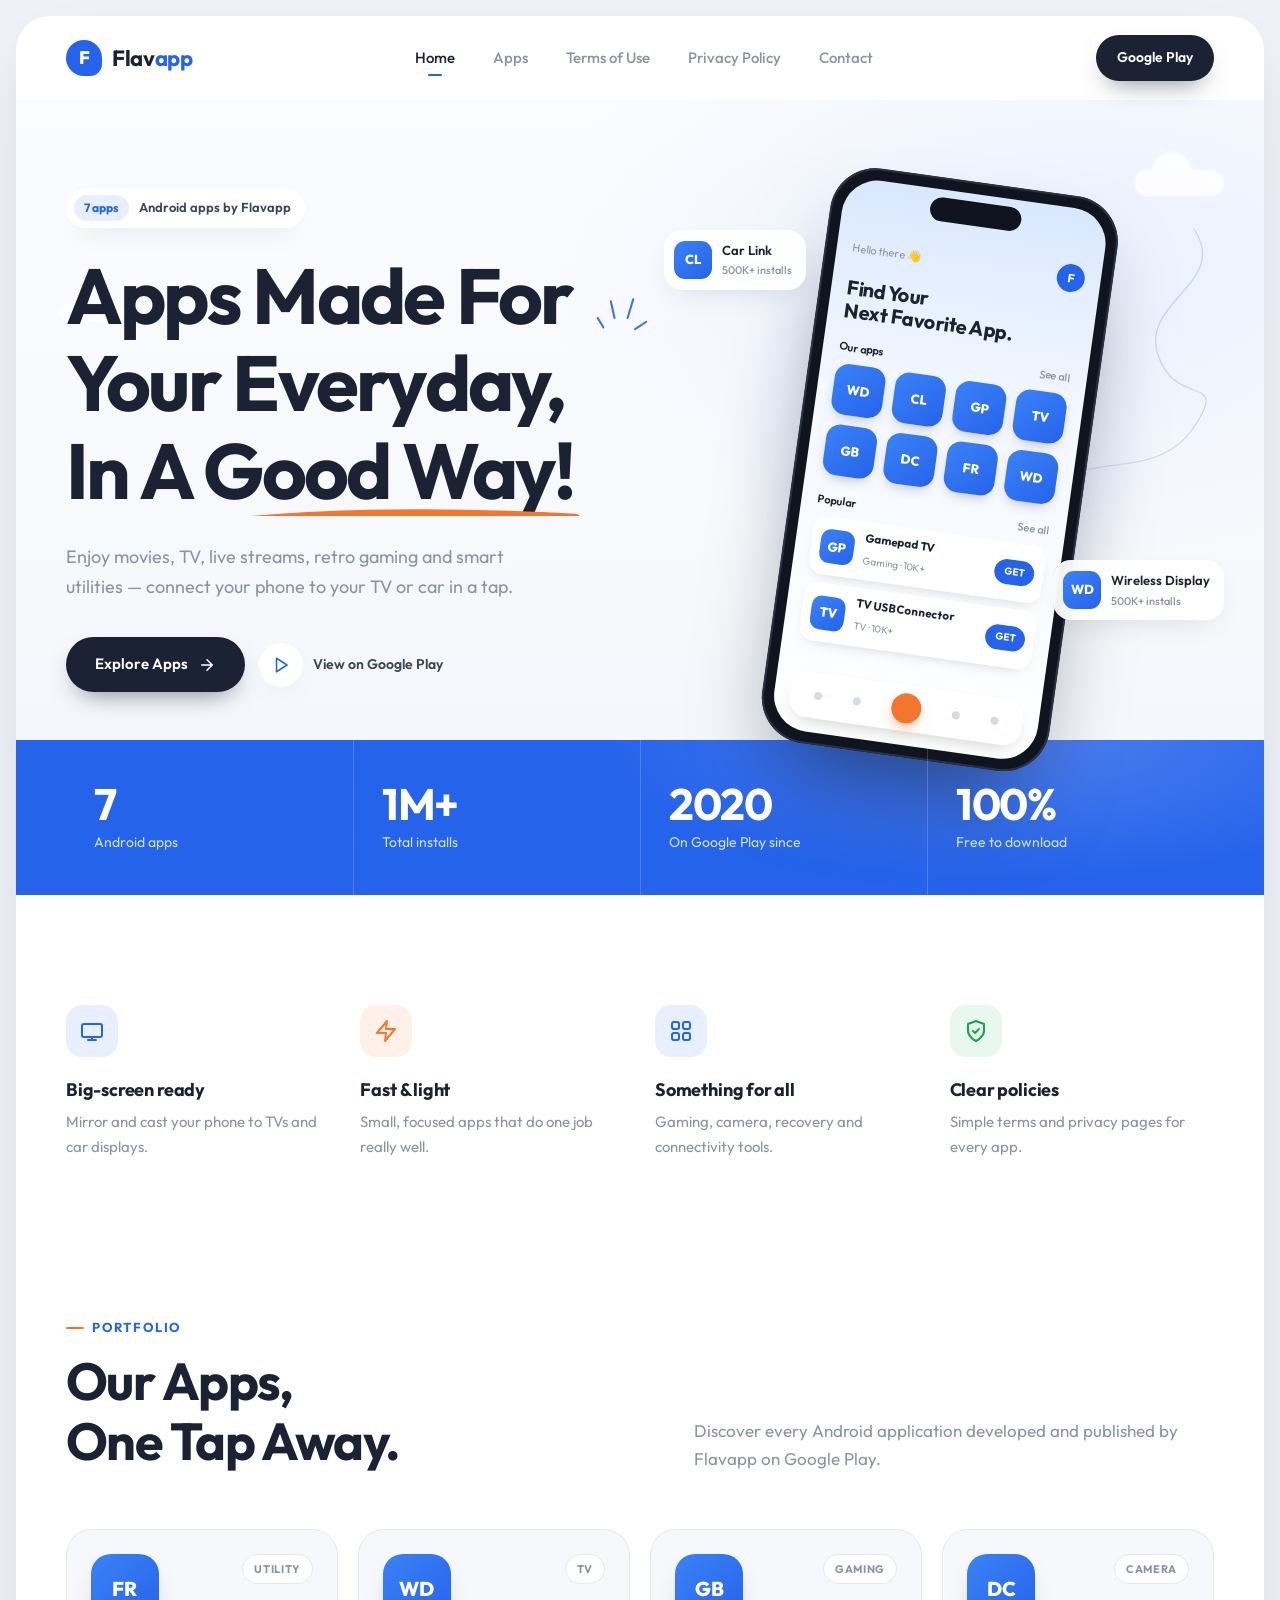
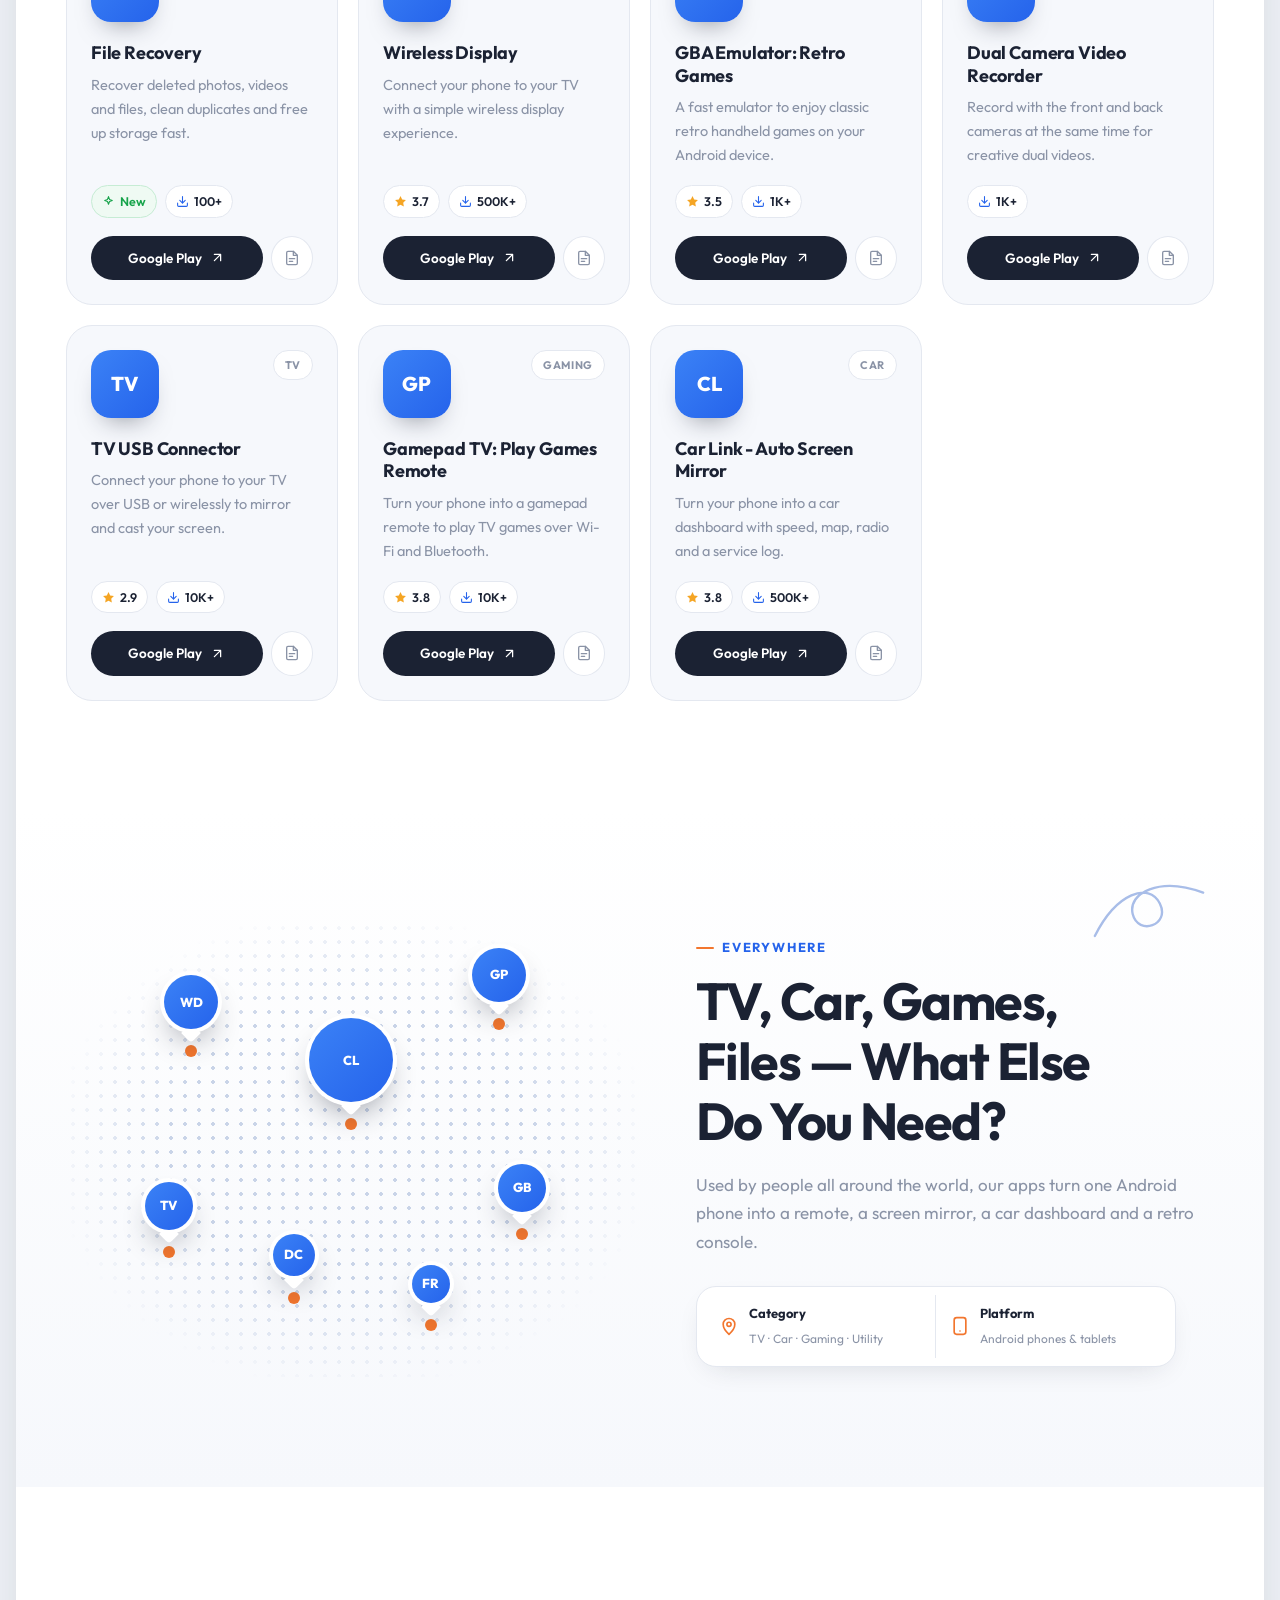
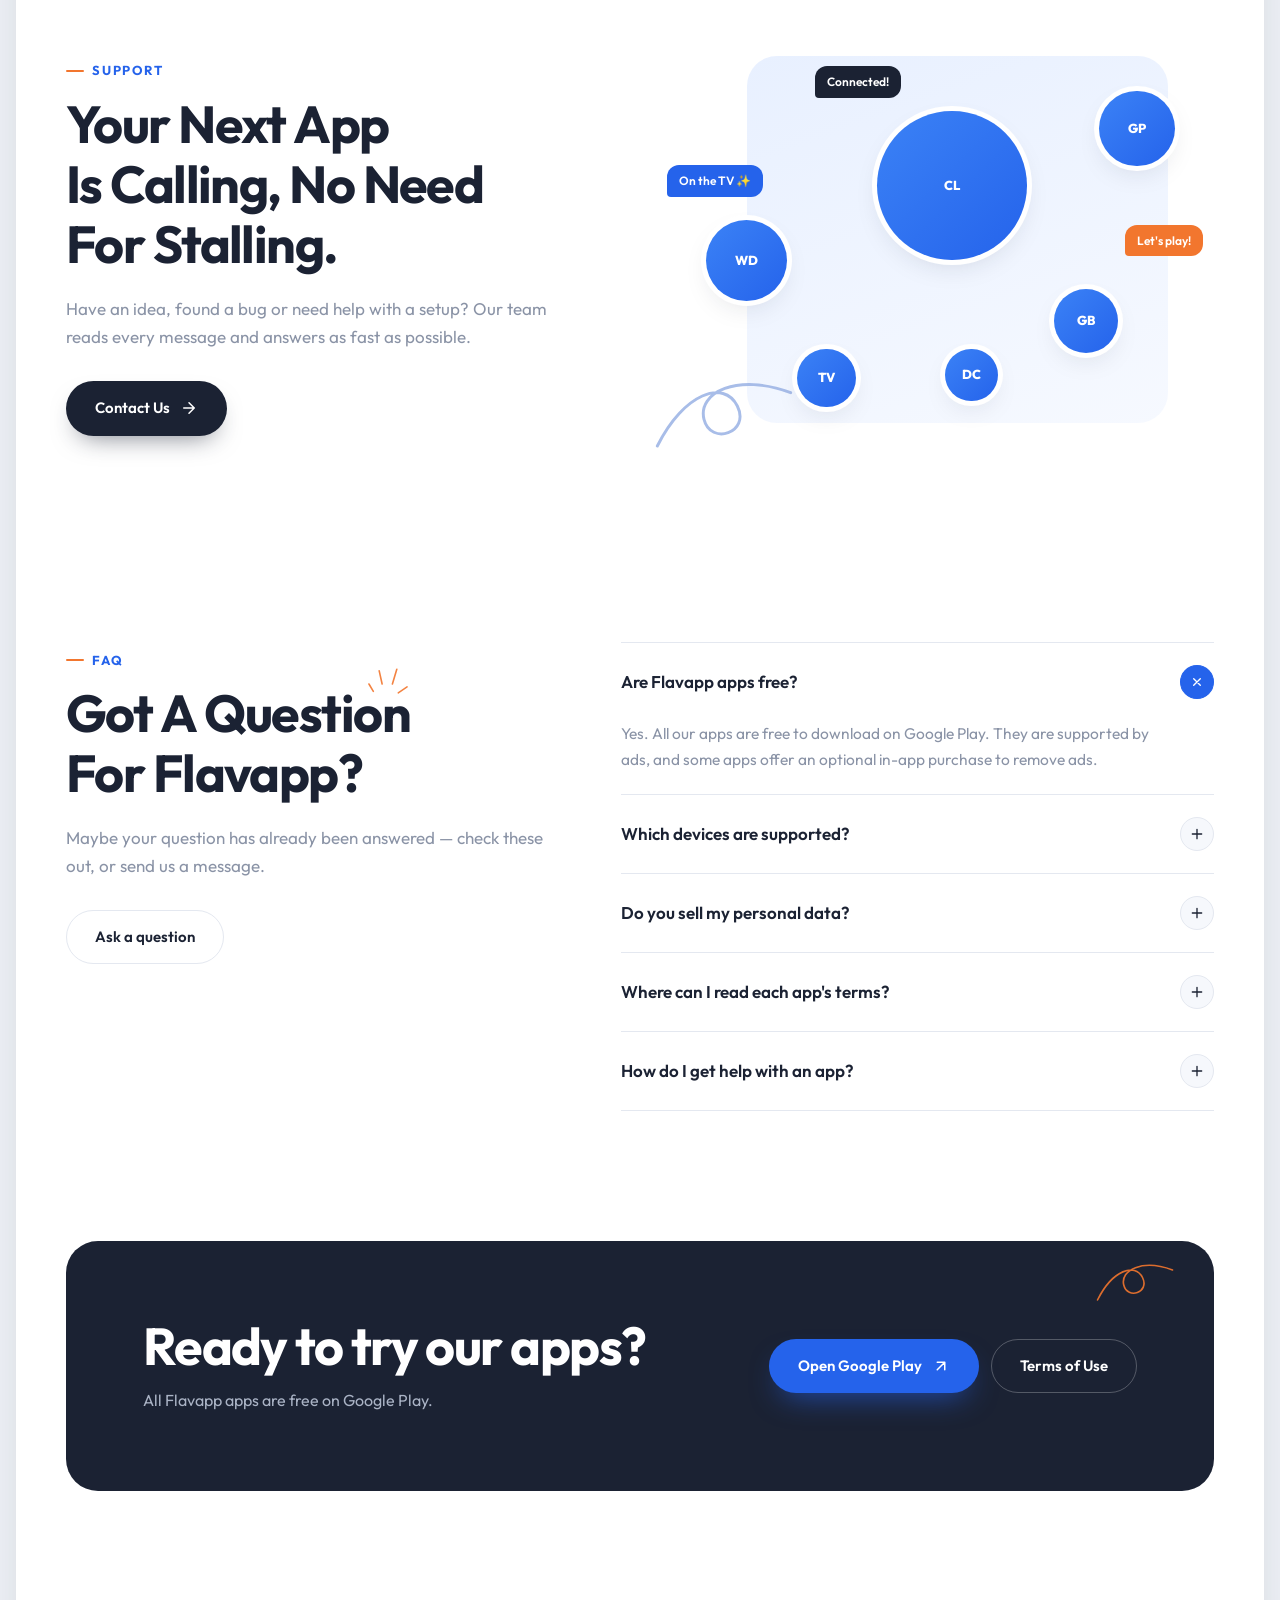
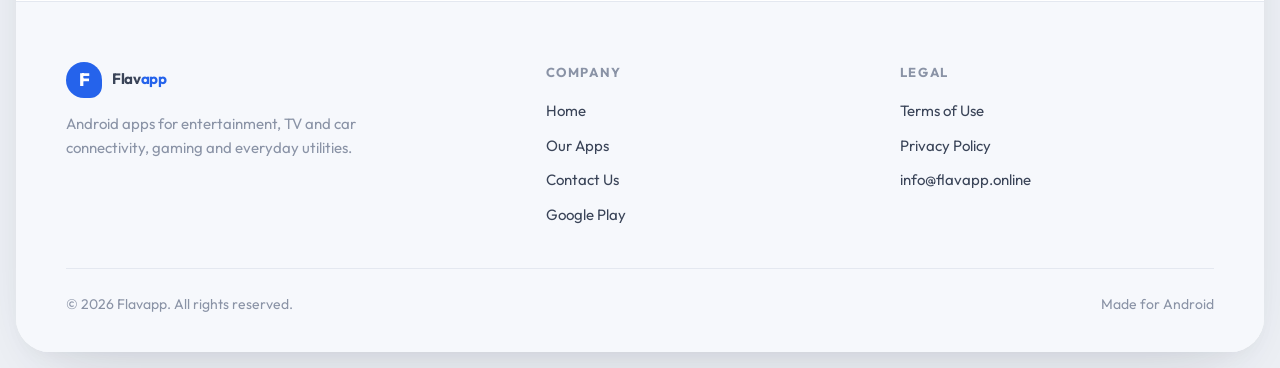
==== commit dc283014: "Add files via upload" ====
--- a/index.html
+++ b/index.html
@@ -52,7 +52,7 @@
         <svg class="doodle thin " style="right:2%;top:120px;width:180px;color:#9fb6e6" viewBox="0 0 200 300"><path d="M150 10c40 60-60 80-40 140s80 20 40 80-120 30-140 60"/></svg>
         <div class="container hero-grid">
             <div>
-                <div class="kicker reveal"><b>8 apps</b> Android apps by Flavapp</div>
+                <div class="kicker reveal"><b>7 apps</b> Android apps by Flavapp</div>
                 <h1 class="split">Apps Made For<br>Your Everyday,<br>In A <span class="scribble">Good Way!<svg viewBox="0 0 200 20" preserveAspectRatio="none"><path d="M3 14C50 6 120 4 197 9"/></svg></span></h1>
                 <svg class="doodle " style="left:46%;top:150px;width:56px" viewBox="0 0 60 60"><path d="M10 40 4 30M22 30l-4-18M36 30l6-20M44 42l12-8"/></svg>
                 <p class="lead reveal" style="--d:.5s">Enjoy movies, TV, live streams, retro gaming and smart utilities — connect your phone to your TV or car in a tap.</p>
@@ -71,7 +71,7 @@
                         <div class="screen-top"><span>Hello there 👋</span><i>F</i></div>
                         <h4>Find Your<br>Next Favorite App.</h4>
                         <div class="lbl">Our apps <em>See all</em></div>
-                        <div class="screen-apps"><img src="https://play-lh.googleusercontent.com/XWIFPlTg6MKozr5Yi8zRiwq6MYdzIBOjzPLJYwiDFTRws7C6UnlF5HJzpPcDqYEnlGCPKEwLnafrAHgmSAbk=w240-h480" alt="Wireless Display icon" data-fb="WD" loading="lazy" referrerpolicy="no-referrer"><img src="https://play-lh.googleusercontent.com/pyRY_80LpljrxMO7yNGxWHfqV594uqOa-gwVIHZFLTukk56IImIcmmxsyEdJ1bmQp6P-iGRRaLnI1aVJeDZ_=w240-h480" alt="Car Link - Auto Screen Mirror icon" data-fb="CL" loading="lazy" referrerpolicy="no-referrer"><img src="https://play-lh.googleusercontent.com/bpQH0R4CIZzIdH_k_m4ZoC8AAmVhSNTXVYoVFKeUe0LqFA9tXUDTAheEzrqM98WQtdYmVIJh6IJLt8cB5VV0nw=w240-h480" alt="Gamepad TV: Play Games Remote icon" data-fb="GP" loading="lazy" referrerpolicy="no-referrer"><img src="https://play-lh.googleusercontent.com/HdsfU6zqGCJa06eYpCn2OqJcRN2BdIYortrv4IlKGtblDEPNNXdzoUMY05ZH3RaQK8khUBMHrVcWpD1f0X4Q=w240-h480" alt="TV USB Connector icon" data-fb="TV" loading="lazy" referrerpolicy="no-referrer"><img src="https://play-lh.googleusercontent.com/9KuOSr0V_5UF2gg2xsGeL5jzVhGocKluqfA8j6gmwY4C8cK3FC_dXs_2sAbIKZnsuRIZY3awqVmPan9SVR7_sKs=w240-h480" alt="GBA Emulator: Retro Games icon" data-fb="GB" loading="lazy" referrerpolicy="no-referrer"><img src="https://play-lh.googleusercontent.com/XnPPMwku9eeDUklRRRxQpIfdPfrA353XD8jJPiQxTRTPC0tMquWj4rYDbRgSqAJ_gdvgJVT7tGtitbbcYte34Q=w240-h480" alt="Dual Camera Video Recorder icon" data-fb="DC" loading="lazy" referrerpolicy="no-referrer"><img src="https://play-lh.googleusercontent.com/oB10QgAjv2VEmJ6bOcFVEWvep32Bgwd-UcRGYX0dxa5uN5mKoUMszqRyiREvpuzEfRuwDSeXYkyNHFJ2b316ig=w240-h480" alt="File Recovery icon" data-fb="FR" loading="lazy" referrerpolicy="no-referrer"><div class="fb">ST</div></div>
+                        <div class="screen-apps"><img src="https://play-lh.googleusercontent.com/XWIFPlTg6MKozr5Yi8zRiwq6MYdzIBOjzPLJYwiDFTRws7C6UnlF5HJzpPcDqYEnlGCPKEwLnafrAHgmSAbk=w240-h480" alt="Wireless Display icon" data-fb="WD" loading="lazy" referrerpolicy="no-referrer"><img src="https://play-lh.googleusercontent.com/pyRY_80LpljrxMO7yNGxWHfqV594uqOa-gwVIHZFLTukk56IImIcmmxsyEdJ1bmQp6P-iGRRaLnI1aVJeDZ_=w240-h480" alt="Car Link - Auto Screen Mirror icon" data-fb="CL" loading="lazy" referrerpolicy="no-referrer"><img src="https://play-lh.googleusercontent.com/bpQH0R4CIZzIdH_k_m4ZoC8AAmVhSNTXVYoVFKeUe0LqFA9tXUDTAheEzrqM98WQtdYmVIJh6IJLt8cB5VV0nw=w240-h480" alt="Gamepad TV: Play Games Remote icon" data-fb="GP" loading="lazy" referrerpolicy="no-referrer"><img src="https://play-lh.googleusercontent.com/HdsfU6zqGCJa06eYpCn2OqJcRN2BdIYortrv4IlKGtblDEPNNXdzoUMY05ZH3RaQK8khUBMHrVcWpD1f0X4Q=w240-h480" alt="TV USB Connector icon" data-fb="TV" loading="lazy" referrerpolicy="no-referrer"><img src="https://play-lh.googleusercontent.com/9KuOSr0V_5UF2gg2xsGeL5jzVhGocKluqfA8j6gmwY4C8cK3FC_dXs_2sAbIKZnsuRIZY3awqVmPan9SVR7_sKs=w240-h480" alt="GBA Emulator: Retro Games icon" data-fb="GB" loading="lazy" referrerpolicy="no-referrer"><img src="https://play-lh.googleusercontent.com/XnPPMwku9eeDUklRRRxQpIfdPfrA353XD8jJPiQxTRTPC0tMquWj4rYDbRgSqAJ_gdvgJVT7tGtitbbcYte34Q=w240-h480" alt="Dual Camera Video Recorder icon" data-fb="DC" loading="lazy" referrerpolicy="no-referrer"><img src="https://play-lh.googleusercontent.com/oB10QgAjv2VEmJ6bOcFVEWvep32Bgwd-UcRGYX0dxa5uN5mKoUMszqRyiREvpuzEfRuwDSeXYkyNHFJ2b316ig=w240-h480" alt="File Recovery icon" data-fb="FR" loading="lazy" referrerpolicy="no-referrer"><img src="https://play-lh.googleusercontent.com/XWIFPlTg6MKozr5Yi8zRiwq6MYdzIBOjzPLJYwiDFTRws7C6UnlF5HJzpPcDqYEnlGCPKEwLnafrAHgmSAbk=w240-h480" alt="Wireless Display icon" data-fb="WD" loading="lazy" referrerpolicy="no-referrer"></div>
                         <div class="lbl">Popular <em>See all</em></div>
                         <div class="screen-row"><img src="https://play-lh.googleusercontent.com/bpQH0R4CIZzIdH_k_m4ZoC8AAmVhSNTXVYoVFKeUe0LqFA9tXUDTAheEzrqM98WQtdYmVIJh6IJLt8cB5VV0nw=w240-h480" alt="Gamepad TV: Play Games Remote icon" data-fb="GP" loading="lazy" referrerpolicy="no-referrer"><span><b>Gamepad TV</b><small>Gaming · 10K+</small></span><span class="get">GET</span></div>
                         <div class="screen-row"><img src="https://play-lh.googleusercontent.com/HdsfU6zqGCJa06eYpCn2OqJcRN2BdIYortrv4IlKGtblDEPNNXdzoUMY05ZH3RaQK8khUBMHrVcWpD1f0X4Q=w240-h480" alt="TV USB Connector icon" data-fb="TV" loading="lazy" referrerpolicy="no-referrer"><span><b>TV USB Connector</b><small>TV · 10K+</small></span><span class="get">GET</span></div>
@@ -84,7 +84,7 @@
         <!-- STATS BAND -->
         <div class="stats-band">
             <div class="container stats-grid">
-                <div class="stat reveal"><b data-count="8">0</b><span>Android apps</span></div>
+                <div class="stat reveal"><b data-count="7">0</b><span>Android apps</span></div>
                 <div class="stat reveal" style="--d:.08s"><b data-count="1" data-suffix="M+">0</b><span>Total installs</span></div>
                 <div class="stat reveal" style="--d:.16s"><b>2020</b><span>On Google Play since</span></div>
                 <div class="stat reveal" style="--d:.24s"><b data-count="100" data-suffix="%">0</b><span>Free to download</span></div>
@@ -150,19 +150,6 @@
                     <div class="app-links">
                         <a class="play-button" href="https://play.google.com/store/apps/details?id=com.flavapp.gamepad" target="_blank" rel="noopener noreferrer">Google Play <svg class="ico" viewBox="0 0 24 24"><path d="M7 17 17 7M7 7h10v10"/></svg></a>
                         <a class="terms-mini" href="terms-gba-emulator.html" aria-label="GBA Emulator: Retro Games terms of use" title="Terms of Use"><svg class="ico" viewBox="0 0 24 24"><path d="M14 2H6a2 2 0 0 0-2 2v16a2 2 0 0 0 2 2h12a2 2 0 0 0 2-2V8z"/><path d="M14 2v6h6M8 13h8M8 17h5"/></svg></a>
-                    </div>
-                </article>
-                <article class="app-card reveal">
-                    <div class="app-top">
-                        <div class="app-icon"><div class="fb">ST</div></div>
-                        <span class="tag">Tracker</span>
-                    </div>
-                    <h3>SmartTag &amp; AirTag Finder</h3>
-                    <p>Scan and detect nearby Bluetooth trackers and compatible smart devices.</p>
-                    <div class="app-stats"><span class="pill installs"><svg class="ico" viewBox="0 0 24 24"><path d="M21 15v4a2 2 0 0 1-2 2H5a2 2 0 0 1-2-2v-4M7 10l5 5 5-5M12 15V3"/></svg>100+</span></div>
-                    <div class="app-links">
-                        <a class="play-button" href="https://play.google.com/store/apps/details?id=com.flavApp.airTag" target="_blank" rel="noopener noreferrer">Google Play <svg class="ico" viewBox="0 0 24 24"><path d="M7 17 17 7M7 7h10v10"/></svg></a>
-                        <a class="terms-mini" href="terms-smarttag-finder.html" aria-label="SmartTag &amp; AirTag Finder terms of use" title="Terms of Use"><svg class="ico" viewBox="0 0 24 24"><path d="M14 2H6a2 2 0 0 0-2 2v16a2 2 0 0 0 2 2h12a2 2 0 0 0 2-2V8z"/><path d="M14 2v6h6M8 13h8M8 17h5"/></svg></a>
                     </div>
                 </article>
                 <article class="app-card reveal">
--- a/style.css
+++ b/style.css
@@ -48,7 +48,7 @@
     background: var(--paper);
     border-radius: 34px;
     box-shadow: var(--shadow);
-    overflow: hidden;
+    overflow: clip;
     position: relative;
 }
 
